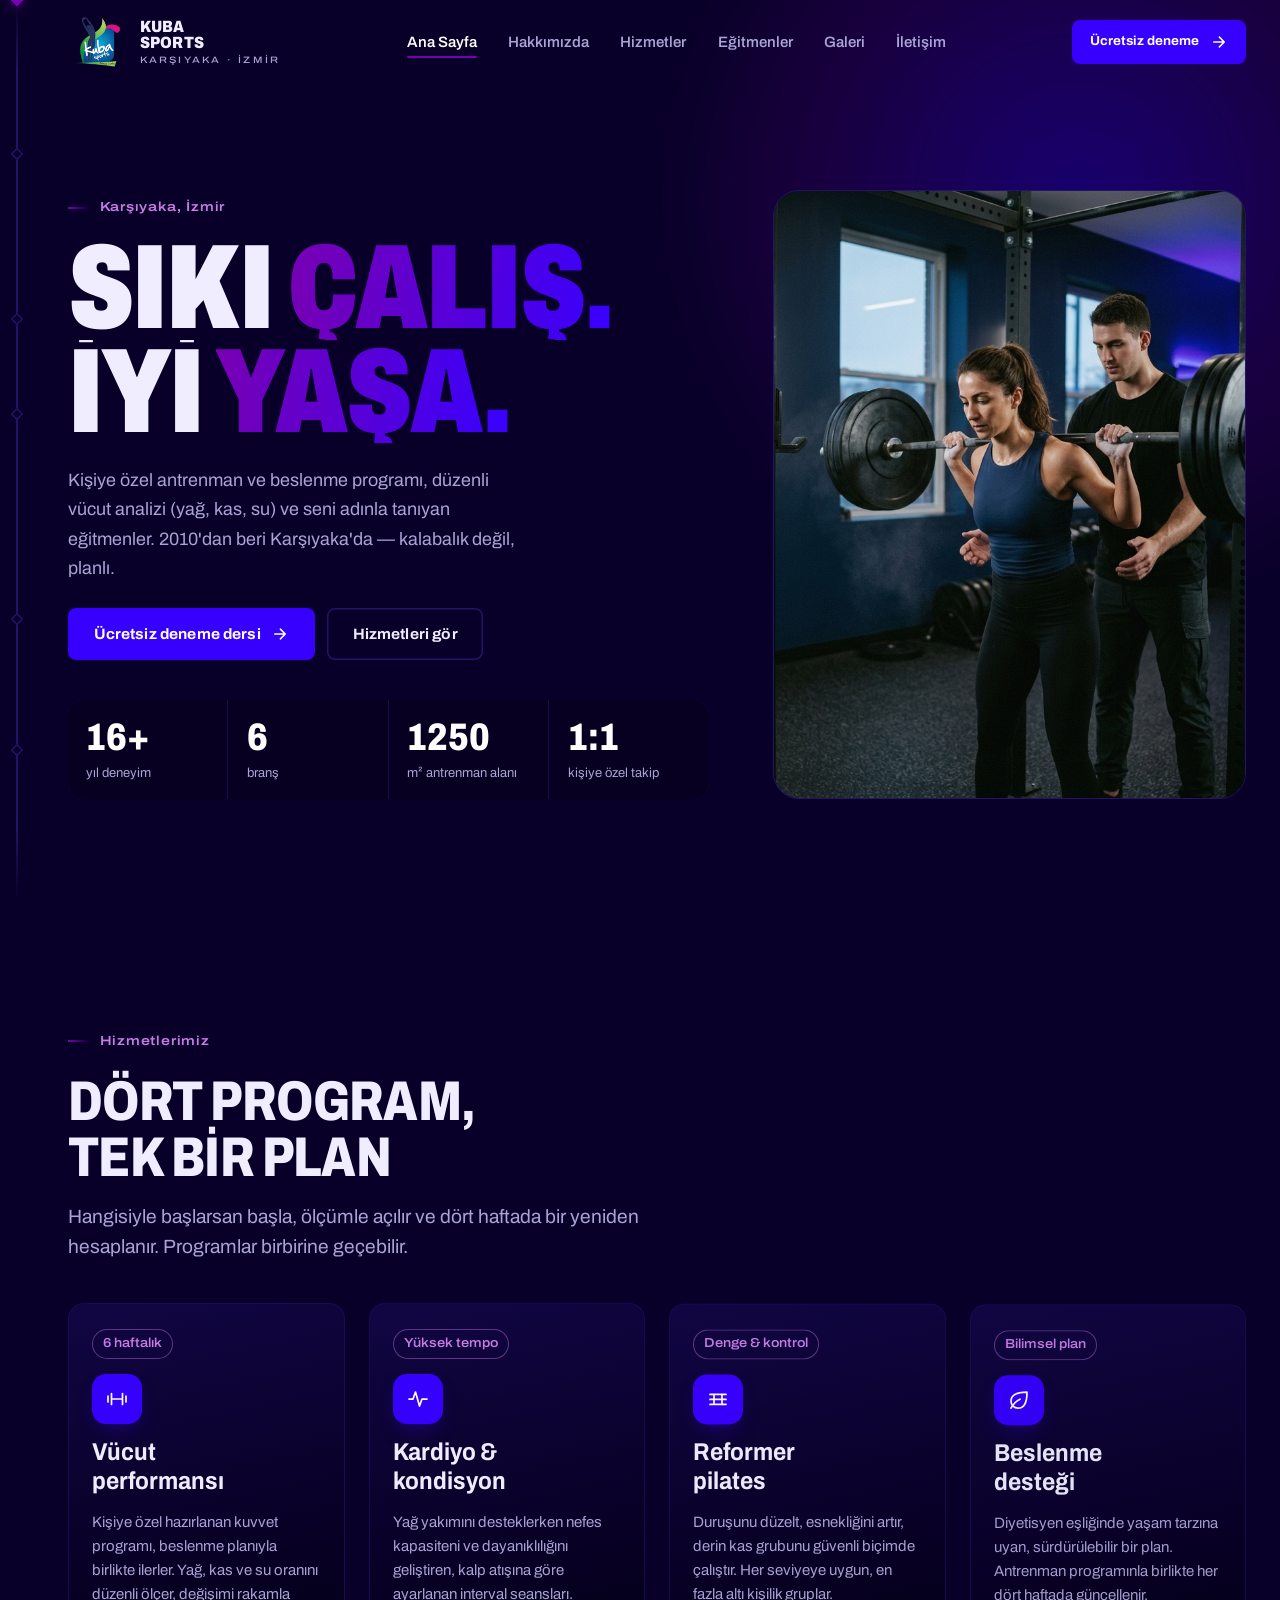
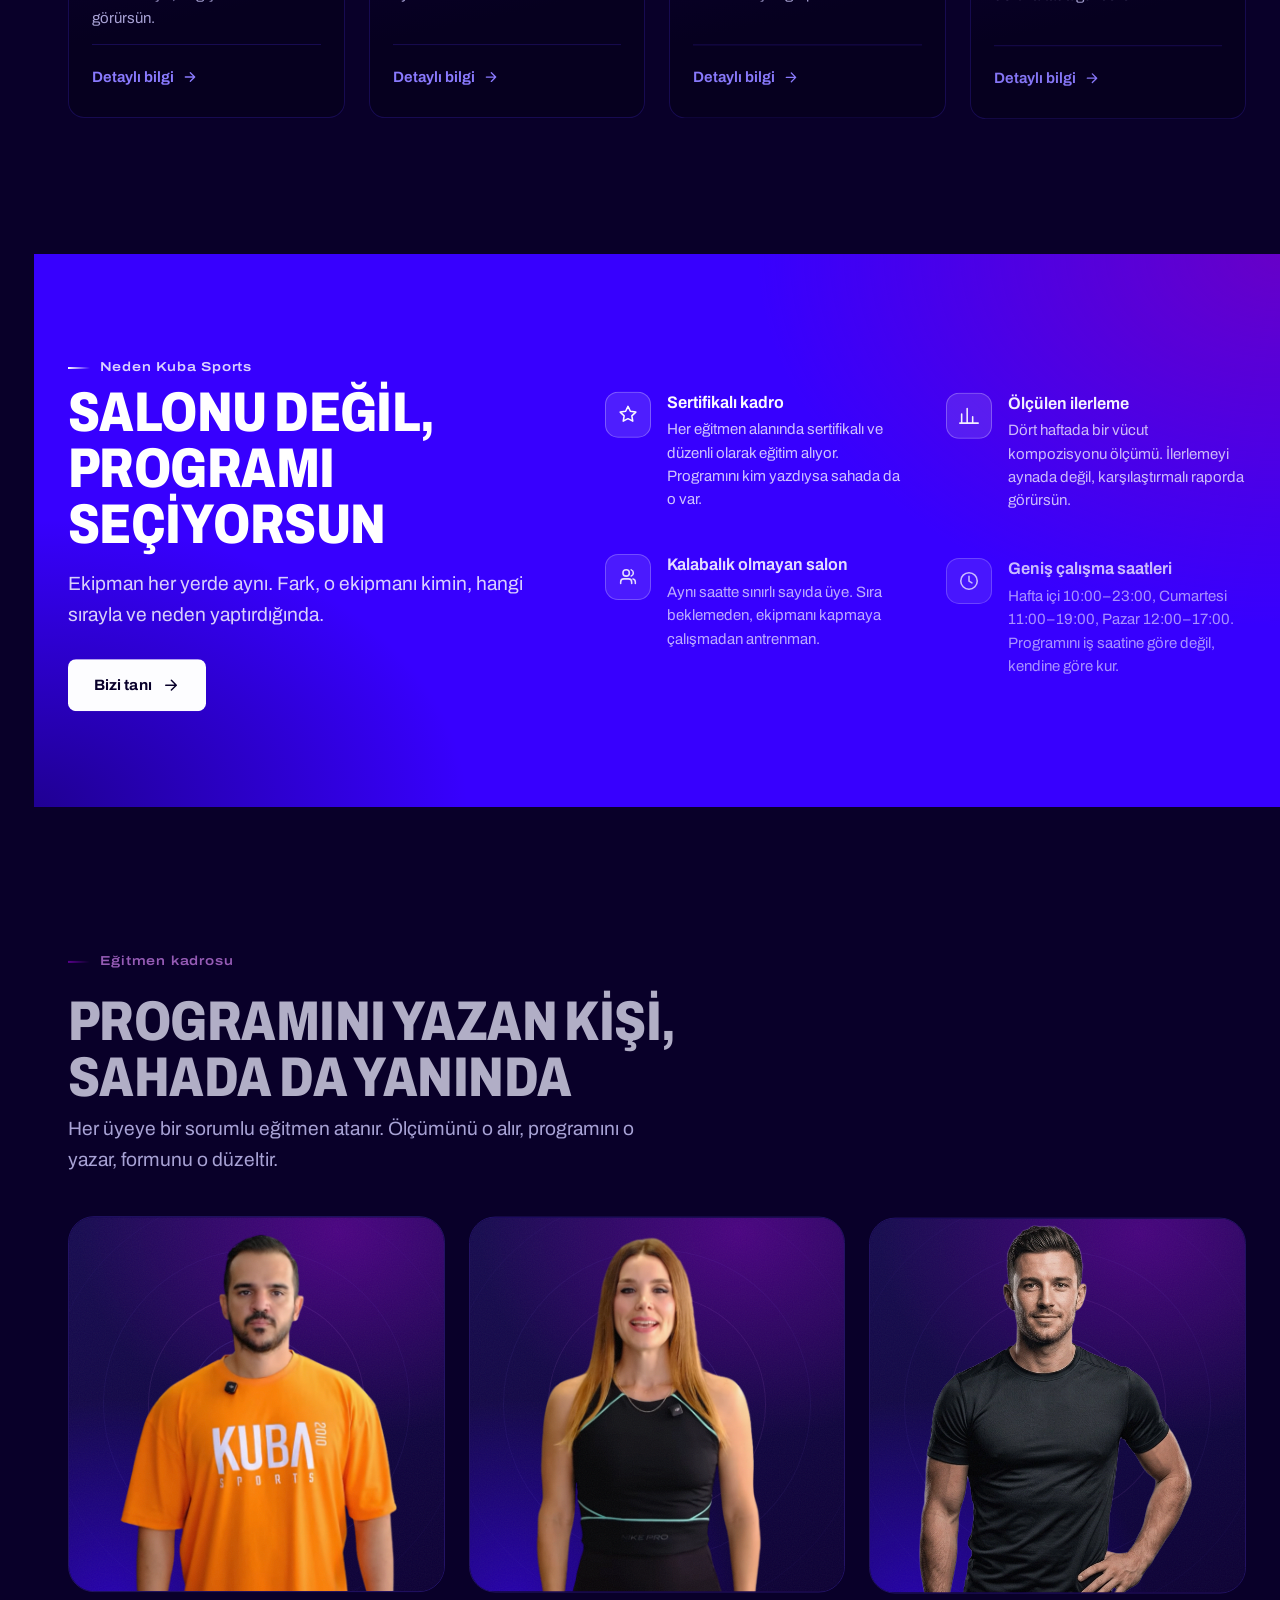
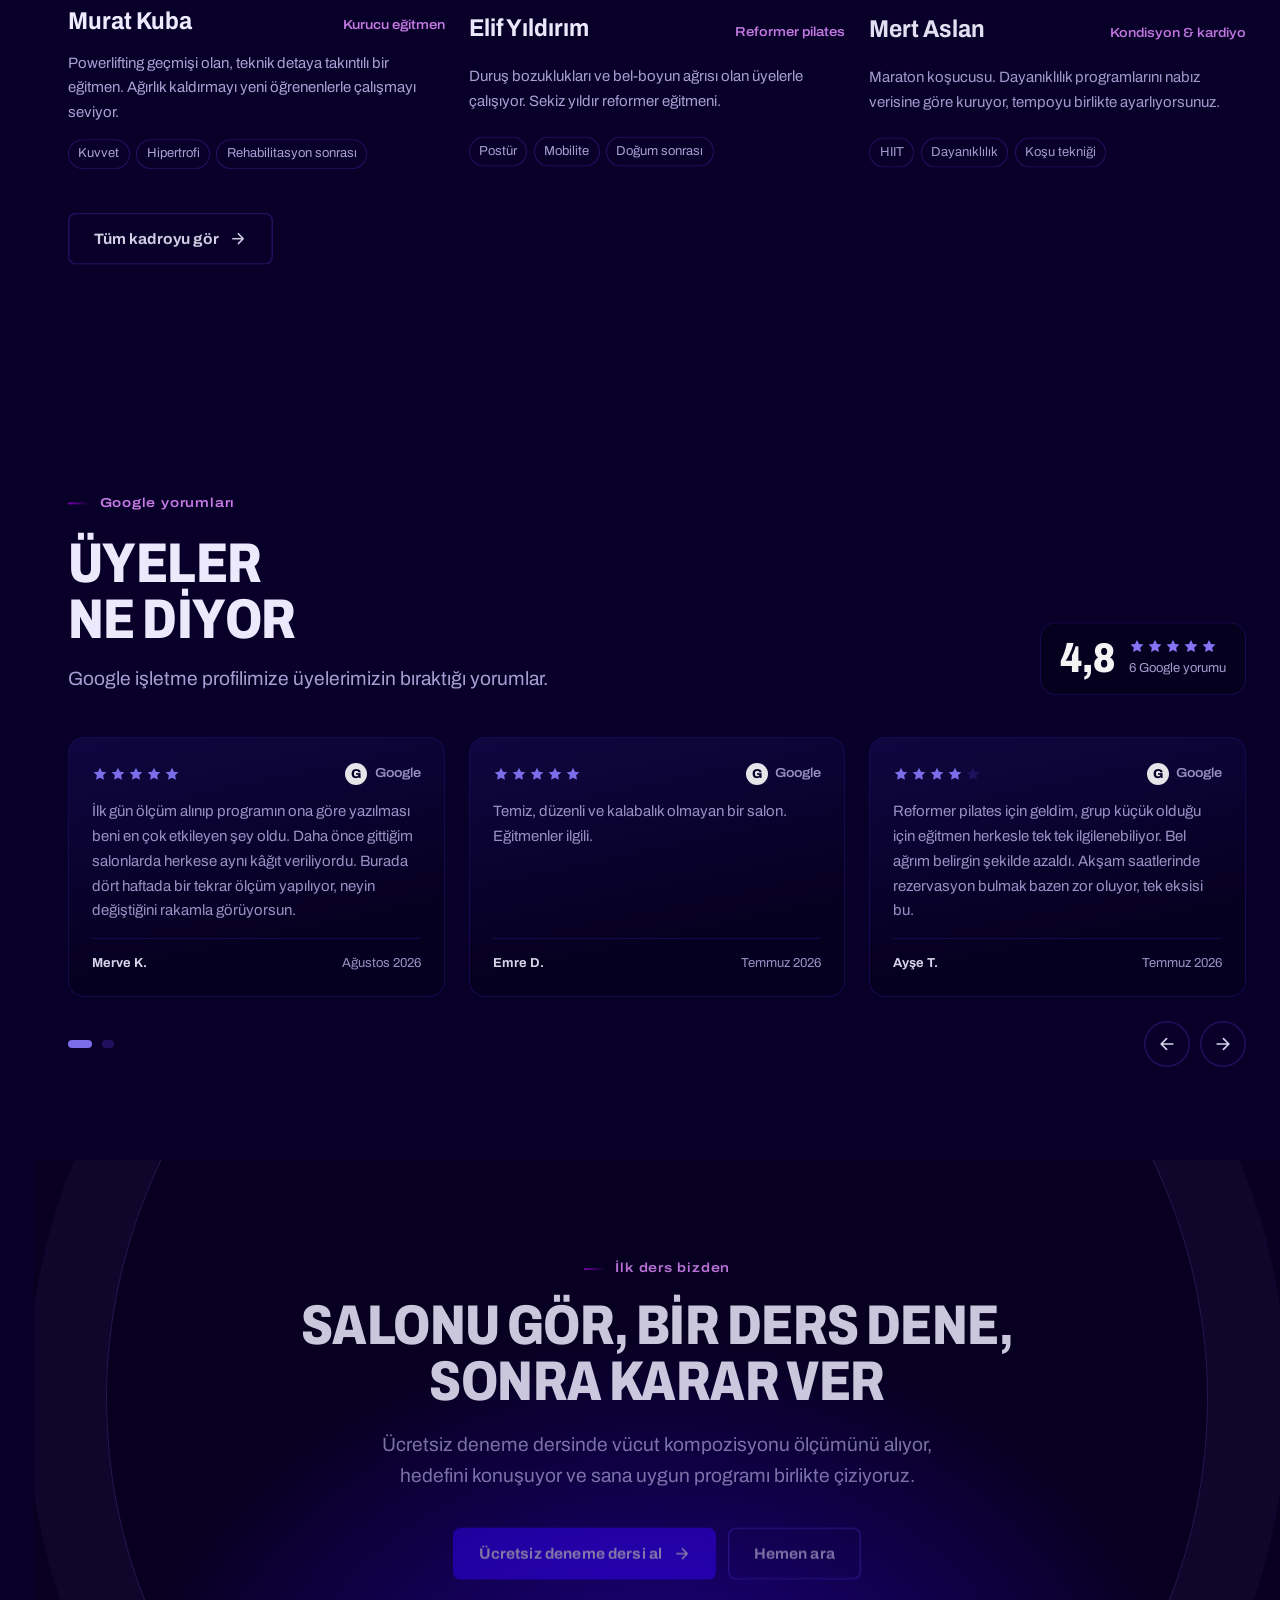
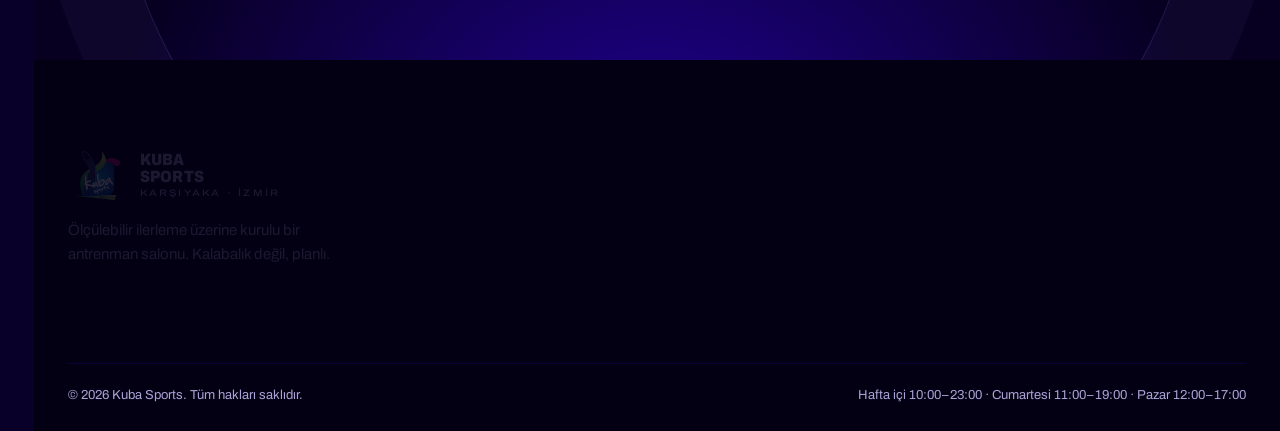
==== index.html @ 45f962b3 "solved footer problems" ====
<!DOCTYPE html>
<html lang="tr">
<head>
<meta charset="utf-8">
<meta name="viewport" content="width=device-width, initial-scale=1">
<title>Ana Sayfa · Kuba Sports — Bahçelievler, İzmir</title>
<meta name="description" content="Bahçelievler İzmir'de kişiye özel antrenman, reformer pilates ve beslenme desteği. Ölçümle takip edilen 6 haftalık programlar.">
<meta name="theme-color" content="#090029">
<meta property="og:title" content="Ana Sayfa · Kuba Sports">
<meta property="og:description" content="Bahçelievler İzmir'de kişiye özel antrenman, reformer pilates ve beslenme desteği. Ölçümle takip edilen 6 haftalık programlar.">
<meta property="og:type" content="website">
<meta property="og:locale" content="tr_TR">
<link rel="preconnect" href="https://fonts.googleapis.com">
<link rel="preconnect" href="https://fonts.gstatic.com" crossorigin>
<link rel="stylesheet" href="https://fonts.googleapis.com/css2?family=Archivo:wdth,wght@62..125,100..900&display=swap">
<link rel="stylesheet" href="assets/css/style.css">
<link rel="icon" href="assets/img/favicon-32.png" sizes="32x32" type="image/png">
<link rel="icon" href="assets/img/favicon-192.png" sizes="192x192" type="image/png">
<link rel="apple-touch-icon" href="assets/img/apple-touch-icon.png">
<link rel="canonical" href="https://www.kubasports.com/">
<!-- HONOR_REDUCED_MOTION: false = işletim sisteminin "hareketi azalt" tercihini yok say (varsayılan);
     true = tercih açıksa giriş/kaydırma animasyonlarını kapat (html.reduce). Bkz. style.css sonu, main.js §4. -->
<script>(function(d,w){var h=d.documentElement;h.className+=" js";var HONOR_REDUCED_MOTION=false;if(HONOR_REDUCED_MOTION&&w.matchMedia("(prefers-reduced-motion: reduce)").matches){h.className+=" reduce";}else if("IntersectionObserver" in w){h.className+=" anim";w.__animGuard=setTimeout(function(){if(!d.querySelector(".is-in"))h.className=h.className.replace(/\banim\b/,"");},4000);}})(document,window);</script>

<!-- GSAP 3.12.5 (yerel kopya) — main.js §4 kaydırma belirmelerini bununla yapar.
     defer sırası korunmalı: main.js bu ikisinden SONRA çalışır. CDN yerine yerel
     dosya: head'deki 4 sn emniyet zamanlayıcısı yavaş ağda GSAP inmeden tetiklenip
     animasyonu sessizce iptal ediyordu. Yerel kopyada böyle bir yarış yok. -->
<script src="assets/js/vendor/gsap.min.js" defer></script>
<script src="assets/js/vendor/ScrollTrigger.min.js" defer></script>
<script src="data/reviews.js" defer></script>
<script src="assets/js/main.js" defer></script>
<!-- Yerel işletme yapısal verisi. Adres, telefon ve koordinatları gerçek
     bilgilerle güncelleyin; Google işletme panelindeki verilerle birebir aynı olmalı. -->
<script type="application/ld+json">
{
  "@context": "https://schema.org",
  "@type": "HealthClub",
  "name": "Kuba Sports",
  "description": "Bahçelievler, İzmir'de ölçülebilir ilerleme üzerine kurulu antrenman salonu.",
  "url": "https://www.kubasports.com/",
  "telephone": "+90-232-382-20-82",
  "email": "info@kubasports.com",
  "address": {
    "@type": "PostalAddress",
    "streetAddress": "Bahçelievler Mah. Zübeyde Hanım Cd.",
    "addressLocality": "Karşıyaka",
    "addressRegion": "İzmir",
    "postalCode": "35600",
    "addressCountry": "TR"
  },
  "openingHoursSpecification": [
    { "@type": "OpeningHoursSpecification", "dayOfWeek": ["Monday","Tuesday","Wednesday","Thursday","Friday"], "opens": "10:00", "closes": "23:00" },
    { "@type": "OpeningHoursSpecification", "dayOfWeek": "Saturday", "opens": "11:00", "closes": "19:00" },
    { "@type": "OpeningHoursSpecification", "dayOfWeek": "Sunday", "opens": "12:00", "closes": "17:00" }
  ],
  "priceRange": "$$"
}
</script>
</head>
<body>
<a class="skip" href="#main">İçeriğe geç</a>

<div class="rail" aria-hidden="true"><span class="rail__track"></span><span class="rail__fill"></span></div>

<header class="site-header">
  <div class="container header-inner">
    <a class="brand" href="index.html" aria-label="Kuba Sports ana sayfa">
      <img class="brand__mark" src="assets/img/kubasports-logo.png" alt="" width="116" height="100" decoding="async">
      <span class="brand__name">KUBA<br>SPORTS<span>KARŞIYAKA · İZMİR</span></span>
    </a>
    <nav class="nav" aria-label="Ana menü">
      <ul><li><a href="index.html" aria-current="page">Ana Sayfa</a></li><li><a href="hakkimizda.html">Hakkımızda</a></li><li><a href="hizmetler.html">Hizmetler</a></li><li><a href="egitmenler.html">Eğitmenler</a></li><li><a href="galeri.html">Galeri</a></li><li><a href="iletisim.html">İletişim</a></li></ul>
    </nav>
    <div class="header-actions">
      <a class="btn btn--sm" href="iletisim.html"><span>Ücretsiz deneme</span><svg class="arrow" viewBox="0 0 24 24" fill="none" stroke="currentColor" stroke-width="2" stroke-linecap="round" stroke-linejoin="round" aria-hidden="true"><path d="M5 12h13M12.5 5.5 19 12l-6.5 6.5"/></svg></a>
      <button class="burger" type="button" aria-label="Menüyü aç" aria-expanded="false" aria-controls="drawer"><span></span></button>
    </div>
  </div>
</header>

<div class="drawer" id="drawer" aria-hidden="true">
  <a href="index.html" aria-current="page">ANA SAYFA<small>00</small></a><a href="hakkimizda.html">HAKKIMIZDA<small>01</small></a><a href="hizmetler.html">HİZMETLER<small>02</small></a><a href="egitmenler.html">EĞİTMENLER<small>03</small></a><a href="galeri.html">GALERİ<small>04</small></a><a href="iletisim.html">İLETİŞİM<small>05</small></a>
  <a class="btn" href="iletisim.html"><span>Ücretsiz deneme dersi</span><svg class="arrow" viewBox="0 0 24 24" fill="none" stroke="currentColor" stroke-width="2" stroke-linecap="round" stroke-linejoin="round" aria-hidden="true"><path d="M5 12h13M12.5 5.5 19 12l-6.5 6.5"/></svg></a>
</div>

<main id="main">

<section class="hero" data-rail>
  <span class="hero__glow" aria-hidden="true"></span>
  <div class="container hero__inner">
    <div>
      <span class="tag hero__eyebrow">Karşıyaka, İzmir</span>
      <h1 class="display">
        <span class="mask"><span>SIKI <span class="display__accent">ÇALIŞ.</span></span></span>
        <span class="mask"><span>İYİ <span class="display__accent">YAŞA.</span></span></span>
      </h1>
      <p class="hero__sub">Kişiye özel antrenman ve beslenme programı, düzenli vücut analizi (yağ, kas, su) ve seni adınla tanıyan eğitmenler. 2010'dan beri Karşıyaka'da — kalabalık değil, planlı.</p>
      <div class="btn-row hero__cta">
        <a class="btn" href="iletisim.html"><span>Ücretsiz deneme dersi</span><svg class="arrow" viewBox="0 0 24 24" fill="none" stroke="currentColor" stroke-width="2" stroke-linecap="round" stroke-linejoin="round" aria-hidden="true"><path d="M5 12h13M12.5 5.5 19 12l-6.5 6.5"/></svg></a>
        <a class="btn btn--ghost" href="hizmetler.html"><span>Hizmetleri gör</span></a>
      </div>
      <ul class="metrics">
        <li><b><span data-count="16">16</span><i>+</i></b><span>yıl deneyim</span></li>
        <li><b data-count="6">6</b><span>branş</span></li>
        <li><b data-count="1250">1250</b><span>m&sup2; antrenman alanı</span></li>
        <li><b>1<i>:</i>1</b><span>kişiye özel takip</span></li>
      </ul>
    </div>
    <div class="media hero__media" style="--photo:url('../img/home-hero.jpg')"><span class="media__rings" aria-hidden="true"><i></i><i></i><i></i><i></i></span><span class="media__grain" aria-hidden="true"></span></div>
  </div>
</section>

<section class="section" data-rail>
  <div class="container">
    <div class="section-head reveal-group">
      <span class="tag">Hizmetlerimiz</span>
      <h2 class="h2">DÖRT PROGRAM,<br>TEK BİR PLAN</h2>
      <p class="lead">Hangisiyle başlarsan başla, ölçümle açılır ve dört haftada bir yeniden hesaplanır. Programlar birbirine geçebilir.</p>
    </div>
    <div class="grid g-2 g-4 reveal-group"><article class="card"><span class="card__chip">6 haftalık</span><span class="card__icon"><svg viewBox="0 0 24 24" fill="none" stroke="currentColor" stroke-width="1.7" stroke-linecap="round" stroke-linejoin="round" aria-hidden="true"><path d="M6.5 6.5v11M17.5 6.5v11M3 9v6M21 9v6M6.5 12h11"/></svg></span><h3 class="h3">Vücut<br>performansı</h3><p>Kişiye özel hazırlanan kuvvet programı, beslenme planıyla birlikte ilerler. Yağ, kas ve su oranını düzenli ölçer, değişimi rakamla görürsün.</p><div class="card__foot"><a class="link" href="hizmetler.html#performans"><span>Detaylı bilgi</span><svg class="arrow" viewBox="0 0 24 24" fill="none" stroke="currentColor" stroke-width="2" stroke-linecap="round" stroke-linejoin="round" aria-hidden="true"><path d="M5 12h13M12.5 5.5 19 12l-6.5 6.5"/></svg></a></div></article><article class="card"><span class="card__chip">Yüksek tempo</span><span class="card__icon"><svg viewBox="0 0 24 24" fill="none" stroke="currentColor" stroke-width="1.7" stroke-linecap="round" stroke-linejoin="round" aria-hidden="true"><path d="M3 12h4l2.5-7 4 14L16 12h5"/></svg></span><h3 class="h3">Kardiyo &amp;<br>kondisyon</h3><p>Yağ yakımını desteklerken nefes kapasiteni ve dayanıklılığını geliştiren, kalp atışına göre ayarlanan interval seansları.</p><div class="card__foot"><a class="link" href="hizmetler.html#kardiyo"><span>Detaylı bilgi</span><svg class="arrow" viewBox="0 0 24 24" fill="none" stroke="currentColor" stroke-width="2" stroke-linecap="round" stroke-linejoin="round" aria-hidden="true"><path d="M5 12h13M12.5 5.5 19 12l-6.5 6.5"/></svg></a></div></article><article class="card"><span class="card__chip">Denge &amp; kontrol</span><span class="card__icon"><svg viewBox="0 0 24 24" fill="none" stroke="currentColor" stroke-width="1.7" stroke-linecap="round" stroke-linejoin="round" aria-hidden="true"><path d="M4 7h16M4 12h16M4 17h16M8 7v10M16 7v10"/></svg></span><h3 class="h3">Reformer<br>pilates</h3><p>Duruşunu düzelt, esnekliğini artır, derin kas grubunu güvenli biçimde çalıştır. Her seviyeye uygun, en fazla altı kişilik gruplar.</p><div class="card__foot"><a class="link" href="hizmetler.html#pilates"><span>Detaylı bilgi</span><svg class="arrow" viewBox="0 0 24 24" fill="none" stroke="currentColor" stroke-width="2" stroke-linecap="round" stroke-linejoin="round" aria-hidden="true"><path d="M5 12h13M12.5 5.5 19 12l-6.5 6.5"/></svg></a></div></article><article class="card"><span class="card__chip">Bilimsel plan</span><span class="card__icon"><svg viewBox="0 0 24 24" fill="none" stroke="currentColor" stroke-width="1.7" stroke-linecap="round" stroke-linejoin="round" aria-hidden="true"><path d="M11 20A7 7 0 0 1 4 13c0-5 4-9 16-9 0 12-4 16-9 16Z"/><path d="M4 20c2-4 5-7 9-9"/></svg></span><h3 class="h3">Beslenme<br>desteği</h3><p>Diyetisyen eşliğinde yaşam tarzına uyan, sürdürülebilir bir plan. Antrenman programınla birlikte her dört haftada güncellenir.</p><div class="card__foot"><a class="link" href="hizmetler.html#beslenme"><span>Detaylı bilgi</span><svg class="arrow" viewBox="0 0 24 24" fill="none" stroke="currentColor" stroke-width="2" stroke-linecap="round" stroke-linejoin="round" aria-hidden="true"><path d="M5 12h13M12.5 5.5 19 12l-6.5 6.5"/></svg></a></div></article></div>
  </div>
</section>

<section class="panel" data-rail>
  <div class="container panel__split">
    <div class="reveal-group">
      <span class="tag">Neden Kuba Sports</span>
      <h2 class="h2" style="margin-top:.4rem">SALONU DEĞİL,<br>PROGRAMI SEÇİYORSUN</h2>
      <p class="lead" style="margin-top:1rem">Ekipman her yerde aynı. Fark, o ekipmanı kimin, hangi sırayla ve neden yaptırdığında.</p>
      <div class="btn-row" style="margin-top:1.8rem">
        <a class="btn btn--on-volt" href="hakkimizda.html"><span>Bizi tanı</span><svg class="arrow" viewBox="0 0 24 24" fill="none" stroke="currentColor" stroke-width="2" stroke-linecap="round" stroke-linejoin="round" aria-hidden="true"><path d="M5 12h13M12.5 5.5 19 12l-6.5 6.5"/></svg></a>
      </div>
    </div>
    <div class="benefits reveal-group"><div class="benefit"><span class="benefit__icon"><svg viewBox="0 0 24 24" fill="none" stroke="currentColor" stroke-width="1.7" stroke-linecap="round" stroke-linejoin="round" aria-hidden="true"><path d="m12 3 2.6 5.3 5.9.9-4.3 4.1 1 5.8-5.2-2.7-5.2 2.7 1-5.8L3.5 9.2l5.9-.9Z"/></svg></span><div><h4 class="h4">Sertifikalı kadro</h4><p>Her eğitmen alanında sertifikalı ve düzenli olarak eğitim alıyor. Programını kim yazdıysa sahada da o var.</p></div></div><div class="benefit"><span class="benefit__icon"><svg viewBox="0 0 24 24" fill="none" stroke="currentColor" stroke-width="1.7" stroke-linecap="round" stroke-linejoin="round" aria-hidden="true"><path d="M4 20V10M10 20V4M16 20v-7M22 20H2"/></svg></span><div><h4 class="h4">Ölçülen ilerleme</h4><p>Dört haftada bir vücut kompozisyonu ölçümü. İlerlemeyi aynada değil, karşılaştırmalı raporda görürsün.</p></div></div><div class="benefit"><span class="benefit__icon"><svg viewBox="0 0 24 24" fill="none" stroke="currentColor" stroke-width="1.7" stroke-linecap="round" stroke-linejoin="round" aria-hidden="true"><path d="M16 19v-1.5a3.5 3.5 0 0 0-3.5-3.5h-5A3.5 3.5 0 0 0 4 17.5V19"/><circle cx="10" cy="7.5" r="3.5"/><path d="M20 19v-1.5a3.5 3.5 0 0 0-2.6-3.4M15.5 4.2a3.5 3.5 0 0 1 0 6.6"/></svg></span><div><h4 class="h4">Kalabalık olmayan salon</h4><p>Aynı saatte sınırlı sayıda üye. Sıra beklemeden, ekipmanı kapmaya çalışmadan antrenman.</p></div></div><div class="benefit"><span class="benefit__icon"><svg viewBox="0 0 24 24" fill="none" stroke="currentColor" stroke-width="1.7" stroke-linecap="round" stroke-linejoin="round" aria-hidden="true"><circle cx="12" cy="12" r="9"/><path d="M12 7v5.2l3.2 2"/></svg></span><div><h4 class="h4">Geniş çalışma saatleri</h4><p>Hafta içi 10:00–23:00, Cumartesi 11:00–19:00, Pazar 12:00–17:00. Programını iş saatine göre değil, kendine göre kur.</p></div></div></div>
  </div>
</section>

<section class="section" data-rail>
  <div class="container">
    <div class="section-head reveal-group">
      <span class="tag">Eğitmen kadrosu</span>
      <h2 class="h2">PROGRAMINI YAZAN KİŞİ,<br>SAHADA DA YANINDA</h2>
      <p class="lead">Her üyeye bir sorumlu eğitmen atanır. Ölçümünü o alır, programını o yazar, formunu o düzeltir.</p>
    </div>
    <div class="grid g-3 reveal-group"><article class="trainer"><div class="media media--cutout" style="--photo:url('../img/murat-kuba-2.png')"><span class="media__rings" aria-hidden="true"><i></i><i></i><i></i><i></i></span><span class="media__grain" aria-hidden="true"></span></div><div class="trainer__meta"><h3 class="h3">Murat Kuba</h3><span class="trainer__role">Kurucu eğitmen</span></div><p>Powerlifting geçmişi olan, teknik detaya takıntılı bir eğitmen. Ağırlık kaldırmayı yeni öğrenenlerle çalışmayı seviyor.</p><ul class="trainer__tags"><li>Kuvvet</li><li>Hipertrofi</li><li>Rehabilitasyon sonrası</li></ul></article><article class="trainer"><div class="media media--cutout" style="--photo:url('../img/pt2.png')"><span class="media__rings" aria-hidden="true"><i></i><i></i><i></i><i></i></span><span class="media__grain" aria-hidden="true"></span></div><div class="trainer__meta"><h3 class="h3">Elif Yıldırım</h3><span class="trainer__role">Reformer pilates</span></div><p>Duruş bozuklukları ve bel-boyun ağrısı olan üyelerle çalışıyor. Sekiz yıldır reformer eğitmeni.</p><ul class="trainer__tags"><li>Postür</li><li>Mobilite</li><li>Doğum sonrası</li></ul></article><article class="trainer"><div class="media media--cutout" style="--photo:url('../img/pt4.webp')"><span class="media__rings" aria-hidden="true"><i></i><i></i><i></i><i></i></span><span class="media__grain" aria-hidden="true"></span></div><div class="trainer__meta"><h3 class="h3">Mert Aslan</h3><span class="trainer__role">Kondisyon &amp; kardiyo</span></div><p>Maraton koşucusu. Dayanıklılık programlarını nabız verisine göre kuruyor, tempoyu birlikte ayarlıyorsunuz.</p><ul class="trainer__tags"><li>HIIT</li><li>Dayanıklılık</li><li>Koşu tekniği</li></ul></article></div>
    <div class="btn-row reveal" style="margin-top:2.5rem">
      <a class="btn btn--ghost" href="egitmenler.html"><span>Tüm kadroyu gör</span><svg class="arrow" viewBox="0 0 24 24" fill="none" stroke="currentColor" stroke-width="2" stroke-linecap="round" stroke-linejoin="round" aria-hidden="true"><path d="M5 12h13M12.5 5.5 19 12l-6.5 6.5"/></svg></a>
    </div>
  </div>
</section>

<section class="section section--tight" id="yorumlar" data-rail>
  <div class="container">
    <div class="reviews__head reveal-group">
      <div class="section-head">
        <span class="tag">Google yorumları</span>
        <h2 class="h2">ÜYELER<br>NE DİYOR</h2>
        <p class="lead">Google işletme profilimize üyelerimizin bıraktığı yorumlar.</p>
      </div>
      <div class="reviews__summary">
        <b data-summary-score>–</b>
        <span class="stars stars--avg" role="img" data-summary-stars aria-label="Ortalama puan"></span>
        <small data-summary-count>Google yorumları</small>
      </div>
    </div>
    <!-- Kartlar data/reviews.js verisinden main.js §9 ile üretilir. -->
    <div class="reviews reveal" data-reviews role="region" aria-roledescription="kaydırıcı" aria-label="Üye yorumları">
      <ul class="reviews__track" data-reviews-track tabindex="0" aria-label="Yorumlar — sol/sağ ok tuşlarıyla gezin"></ul>
      <div class="reviews__controls" data-reviews-controls>
        <div class="reviews__dots" data-reviews-dots aria-label="Yorum grupları"></div>
        <div class="reviews__arrows">
          <button class="reviews__arrow" type="button" data-reviews-prev aria-label="Önceki yorumlar"><svg viewBox="0 0 24 24" fill="none" stroke="currentColor" stroke-width="2" stroke-linecap="round" stroke-linejoin="round" aria-hidden="true"><path d="M19 12H6M11.5 5.5 5 12l6.5 6.5"/></svg></button>
          <button class="reviews__arrow" type="button" data-reviews-next aria-label="Sonraki yorumlar"><svg viewBox="0 0 24 24" fill="none" stroke="currentColor" stroke-width="2" stroke-linecap="round" stroke-linejoin="round" aria-hidden="true"><path d="M5 12h13M12.5 5.5 19 12l-6.5 6.5"/></svg></button>
        </div>
      </div>
    </div>
  </div>
</section>

<section class="cta-band" data-rail>
  <div class="container cta-band__inner reveal-group">
    <span class="tag">İlk ders bizden</span>
    <h2 class="h2">SALONU GÖR, BİR DERS DENE,<br>SONRA KARAR VER</h2>
    <p class="lead" style="text-align:center">Ücretsiz deneme dersinde vücut kompozisyonu ölçümünü alıyor, hedefini konuşuyor ve sana uygun programı birlikte çiziyoruz.</p>
    <div class="btn-row" style="justify-content:center;margin-top:.8rem">
      <a class="btn" href="iletisim.html"><span>Ücretsiz deneme dersi al</span><svg class="arrow" viewBox="0 0 24 24" fill="none" stroke="currentColor" stroke-width="2" stroke-linecap="round" stroke-linejoin="round" aria-hidden="true"><path d="M5 12h13M12.5 5.5 19 12l-6.5 6.5"/></svg></a>
      <a class="btn btn--ghost" href="tel:+902323822082"><span>Hemen ara</span></a>
    </div>
  </div>
</section>
</main>

<footer class="site-footer">
  <div class="container">
    <div class="footer-grid reveal-group">
      <div>
        <a class="brand" href="index.html" aria-label="Kuba Sports ana sayfa">
          <img class="brand__mark" src="assets/img/kubasports-logo.png" alt="" width="116" height="100" decoding="async">
          <span class="brand__name">KUBA<br>SPORTS<span>KARŞIYAKA · İZMİR</span></span>
        </a>
        <p class="muted" style="margin-top:1rem;max-width:32ch;font-size:var(--fs-sm)">Ölçülebilir ilerleme üzerine kurulu bir antrenman salonu. Kalabalık değil, planlı.</p>
      </div>
      <div>
        <h4>Salon</h4>
        <ul><li><a href="hakkimizda.html">Hakkımızda</a></li><li><a href="hizmetler.html">Hizmetler</a></li><li><a href="egitmenler.html">Eğitmenler</a></li><li><a href="galeri.html">Galeri</a></li><li><a href="iletisim.html">İletişim</a></li></ul>
      </div>
      <div>
        <h4>Hizmetler</h4>
        <ul>
          <li><a href="hizmetler.html#performans">Vücut performansı</a></li>
          <li><a href="hizmetler.html#kardiyo">Kardiyo &amp; kondisyon</a></li>
          <li><a href="hizmetler.html#pilates">Reformer pilates</a></li>
          <li><a href="hizmetler.html#beslenme">Beslenme desteği</a></li>
        </ul>
      </div>
      <div>
        <h4>Ulaşım</h4>
        <ul class="muted">
          <li>Bahçelievler, Zübeyde Hanım Cd.<br>35600 Karşıyaka / İzmir</li>
          <li><a href="tel:+902323822082">0 (232) 382 20 82</a></li>
          <li><a href="mailto:info@kubasports.com">info@kubasports.com</a></li>
        </ul>
        <div class="socials" style="margin-top:1rem">
          <a href="https://www.instagram.com/kubasports" target="_blank" rel="noopener" aria-label="Instagram"><svg viewBox="0 0 24 24" fill="none" stroke="currentColor" stroke-width="1.7" stroke-linecap="round" stroke-linejoin="round" aria-hidden="true"><rect x="3.5" y="3.5" width="17" height="17" rx="5"/><circle cx="12" cy="12" r="3.8"/><circle cx="17" cy="7" r="1"/></svg></a>
          <a href="https://www.facebook.com/people/Kuba-Sports-Fitness-Center/100063481929854/#" target="_blank" rel="noopener" aria-label="Facebook"><svg viewBox="0 0 24 24" fill="none" stroke="currentColor" stroke-width="1.7" stroke-linecap="round" stroke-linejoin="round" aria-hidden="true"><path d="M18 2.5h-3a5 5 0 0 0-5 5v3H7v4h3v7h4v-7h3l1-4h-4v-3a1 1 0 0 1 1-1h3Z"/></svg></a>
        </div>
      </div>
    </div>
    <div class="footer-bottom">
      <span>&copy; <span data-year>2026</span> Kuba Sports. Tüm hakları saklıdır.</span>
      <span>Hafta içi 10:00–23:00 · Cumartesi 11:00–19:00 · Pazar 12:00–17:00</span>
    </div>
  </div>
</footer>
</body>
</html>
---- assets/css/style.css ----
/* =============================================================
   KUBA SPORTS — Bahçelievler, İzmir
   Tasarım sistemi / Design system
   60% #090029  ·  30% #3700FE  ·  10% #7900B2
   ============================================================= */
/* ---------- 1. Tokens ---------- */
:root{
  /* Marka renkleri — 60/30/10 alan dağılımı */
  --ink:      #090029;   /* %60 — sayfa zemini */
  --volt:     #3700FE;   /* %30 — tam genişlik paneller, butonlar */
  --plum:     #7900B2;   /* %10 — vurgular, parıltı, işaretler */

  /* Türevler */
  --ink-950:  #040014;
  --ink-900:  #070020;
  --ink-800:  #0D0135;
  --ink-750:  #120744;
  --ink-700:  #180C52;
  --ink-600:  #241466;
  --volt-lit: #8B7BFF;   /* koyu zeminde okunur volt tonu (6.1:1) */
  --plum-lit: #C97CE8;
  --paper:    #EFEDFF;
  --paper-dim:#A9A3D6;
  --white:    #FFFFFF;

  /* Tipografi */
  --font: 'Archivo', 'Segoe UI', system-ui, -apple-system, sans-serif;
  --fs-display: clamp(2.9rem, 9.4vw, 8rem);
  --fs-hero-sub: clamp(1rem, 1.4vw, 1.15rem);
  --fs-h1:  clamp(2.6rem, 6.5vw, 5.2rem);
  --fs-h2:  clamp(2rem, 4.4vw, 3.5rem);
  --fs-h3:  clamp(1.3rem, 1.9vw, 1.65rem);
  --fs-h4:  clamp(1.05rem, 1.3vw, 1.2rem);
  --fs-body: 1.0625rem;
  --fs-sm:  0.9375rem;
  --fs-xs:  0.8125rem;

  /* Ritim */
  --space-1: 0.5rem;
  --space-2: 1rem;
  --space-3: 1.5rem;
  --space-4: 2.5rem;
  --space-5: 4rem;
  --space-6: 6rem;
  --space-7: 8.5rem;

  --radius-s: 8px;
  --radius-m: 16px;
  --radius-l: 26px;
  --maxw: 1400px;
  --rail: 34px;

  --ease:     cubic-bezier(.16,1,.3,1);    /* yumuşak duruş — giriş hareketleri */
  --ease-out: cubic-bezier(.22,.61,.36,1); /* yavaşlayarak durur — hover */

  /* Süre amaca göre seçilir; tek bir değer her yere uygulanmaz.
     Hepsi transform/opacity üzerinden çalışır, layout yeniden hesaplanmaz. */
  --t-feedback: 220ms;  /* renk, opaklık, odak — anında cevap */
  --t-move:     300ms;  /* kalkma, kayma, ölçek */
  --t-press:    140ms;  /* basma — bırakmadan hızlı olmalı */
  --t-zoom:     560ms;  /* görsel yakınlaşması: geniş alan, uzun yol */
  --t-enter:    620ms;  /* sayfa başlığı bloğunun açılışı */
  --t-reveal:   720ms;  /* kaydırmada beliren bloklar */
  --t-hero:     820ms;  /* yalnızca açılış koreografisi */

  /* Kaydırma belirmesi (reveal) — main.js §4 bu değerleri okur. */
  --reveal-shift: 30px; /* başlangıçtaki aşağı kayma */
  --reveal-step:  80ms; /* aynı karede giren hedefler arası kademe */
  --reveal-cap:   7;    /* kademe üst sınırı: en geç 7 × 80 = 560 ms */

  /* MİMARİ KURAL — bu ayrım olmazsa geçişler birbirini ezer:
     · GİRİŞ hareketi (reveal, hero, çekmece)  -> translate / scale (bağımsız property)
     · ETKİLEŞİM hareketi (hover, active)      -> transform
     Ayrıca bir "transition" kısayolu, aynı elemana uyan başka bir kuralda
     tekrar yazılırsa öncekinin listesini TAMAMEN siler. Bu yüzden geniş
     seçiciler (".footer-grid a", ".drawer a" gibi) bileşenleri kapsamamalıdır. */
}

/* ---------- 2. Reset ---------- */
*,*::before,*::after{ box-sizing:border-box; }
html{ -webkit-text-size-adjust:100%; scroll-behavior:smooth; }
body{
  margin:0;
  background:var(--ink);
  color:var(--paper);
  font-family:var(--font);
  font-size:var(--fs-body);
  line-height:1.65;
  font-variation-settings:'wdth' 100,'wght' 400;
  -webkit-font-smoothing:antialiased;
  overflow-x:hidden;
}
img,svg,video{ max-width:100%; display:block; }
a{ color:inherit; text-decoration:none; }
button{ font:inherit; color:inherit; background:none; border:0; cursor:pointer; }
h1,h2,h3,h4,p,ul,ol,figure{ margin:0; }
ul{ list-style:none; padding:0; }
::selection{ background:var(--plum); color:var(--white); }

:focus-visible{
  outline:3px solid var(--plum-lit);
  outline-offset:3px;
  border-radius:4px;
}

.skip{
  position:absolute; left:-9999px; top:0; z-index:200;
  background:var(--volt); color:var(--white);
  padding:.75rem 1.25rem; border-radius:0 0 var(--radius-s) 0;
}
.skip:focus{ left:0; }

/* ---------- 3. Tipografik sınıflar ---------- */
.display{
  font-size:var(--fs-display);
  font-variation-settings:'wdth' 74,'wght' 900;
  line-height:.86;
  letter-spacing:-.015em;
  text-transform:uppercase;
  margin:0;
}

/* Vurgu kelimesi — %30 volt'tan %10 plum'a geçiş.
   Ham --volt (#3700FE) ink zemini üzerinde okunmaz; bu yüzden sistemin
   "koyu zeminde okunur" türevleri kullanılır. Uçlar #8B7BFF (6.1:1) ve
   #C97CE8 (7.2:1); aradaki tonlar da AA eşiğinin üzerinde kalır. */
.display__accent{
  color:var(--volt-lit);            /* background-clip yoksa düz geri dönüş */
}
@supports (background-clip:text) or (-webkit-background-clip:text){
  .display__accent{
    background-image:linear-gradient(100deg,var(--plum),var(--volt));
    -webkit-background-clip:text;
            background-clip:text;
    color:transparent;
  }
}
/* Yüksek kontrast modunda metin kaybolmamalı — gradyan iptal, sistem rengi. */
@media (forced-colors:active){
  .display__accent{ background-image:none; color:CanvasText; }
}
h1,.h1{ font-size:var(--fs-h1); font-variation-settings:'wdth' 78,'wght' 800; line-height:.94; letter-spacing:-.012em; text-transform:uppercase; }
h2,.h2{ font-size:var(--fs-h2); font-variation-settings:'wdth' 80,'wght' 800; line-height:1.0; letter-spacing:-.01em; text-transform:uppercase; }
h3,.h3{ font-size:var(--fs-h3); font-variation-settings:'wdth' 92,'wght' 700; line-height:1.18; }
h4,.h4{ font-size:var(--fs-h4); font-variation-settings:'wdth' 95,'wght' 650; line-height:1.3; }

.lead{ font-size:clamp(1.05rem,1.5vw,1.25rem); color:var(--paper-dim); max-width:56ch; line-height:1.6; }
.muted{ color:var(--paper-dim); }
.measure{ max-width:64ch; }
.measure-s{ max-width:48ch; }

/* Bölüm etiketi — tick + küçük genişletilmiş metin */
.tag{
  display:inline-flex; align-items:center; gap:.6rem;
  font-size:var(--fs-xs);
  font-variation-settings:'wdth' 118,'wght' 600;
  color:var(--plum-lit);
  letter-spacing:.06em;
}
.tag::before{
  content:''; width:22px; height:2px; flex:none;
  background:linear-gradient(90deg,var(--plum),transparent);
}

/* ---------- 4. Yerleşim ---------- */
.container{
  width:100%;
  max-width:var(--maxw);
  margin-inline:auto;
  padding-inline:22px;
}
.section{ padding-block:var(--space-6); position:relative; }
.section--tight{ padding-block:var(--space-5); }
.section--flush-top{ padding-top:var(--space-4); }
.section--snug-top{ padding-top:var(--space-2); }
.section-head{ display:grid; gap:var(--space-2); margin-bottom:var(--space-4); max-width:70ch; }
.section-head .h2{ margin-top:.35rem; }

.grid{ display:grid; gap:var(--space-3); }
@media (min-width:720px){
  .container{ padding-inline:34px; }
  .g-2{ grid-template-columns:repeat(2,1fr); }
  .g-3{ grid-template-columns:repeat(3,1fr); }
}
@media (min-width:1040px){
  .section{ padding-block:var(--space-7); }
  .section--tight{ padding-block:var(--space-6); }
  .section--snug-top{ padding-top:var(--space-2); }
  .g-4{ grid-template-columns:repeat(4,1fr); }
  .g-3-lg{ grid-template-columns:repeat(3,1fr); }
}

/* ---------- 5. Butonlar ---------- */
.btn{
  --btn-bg:var(--volt);
  --btn-fg:var(--white);
  position:relative;
  display:inline-flex; align-items:center; justify-content:center; gap:.65rem;
  min-height:52px; padding:.85rem 1.6rem;
  background:var(--btn-bg); color:var(--btn-fg);
  border-radius:var(--radius-s);
  font-size:var(--fs-sm);
  font-variation-settings:'wdth' 104,'wght' 680;
  letter-spacing:.01em;
  cursor:pointer;
  overflow:hidden;
  /* color + background-color listede olmadan .btn--on-volt:hover'daki
     --btn-fg değişimi anında zıplıyordu (özel değişken kendisi animasyon
     edilemez; ama onu okuyan 'color' edilebilir). */
  transition:transform var(--t-move) var(--ease-out), box-shadow var(--t-move) var(--ease-out),
             color var(--t-feedback) var(--ease-out), background-color var(--t-feedback) var(--ease-out);
  will-change:transform;
}
.btn > *{ position:relative; z-index:1; }
.btn::before{
  content:''; position:absolute; inset:0; z-index:0;
  background:var(--plum);
  transform:translateY(101%);
  transition:transform var(--t-move) var(--ease-out);
}
.btn:hover::before,.btn:focus-visible::before{ transform:translateY(0); }
.btn:hover{ transform:translateY(-2px) scale(1.015); box-shadow:0 16px 36px -14px var(--plum); }
.btn:active{ transform:translateY(0) scale(.975); transition-duration:var(--t-press); }

.btn--ghost{ --btn-bg:transparent; --btn-fg:var(--paper); box-shadow:inset 0 0 0 1.5px var(--ink-600); }
.btn--ghost:hover{ box-shadow:inset 0 0 0 1.5px var(--plum), 0 14px 34px -18px var(--plum); }
.btn--on-volt{ --btn-bg:var(--white); --btn-fg:var(--ink); }
.btn--on-volt::before{ background:var(--ink); }
.btn--on-volt:hover{ --btn-fg:var(--white); box-shadow:0 14px 34px -14px rgba(0,0,0,.6); }
.btn--sm{ min-height:44px; padding:.6rem 1.1rem; font-size:var(--fs-xs); }
.btn-row{ display:flex; flex-wrap:wrap; gap:.75rem; }

.arrow{ width:18px; height:18px; flex:none; transition:transform var(--t-move) var(--ease-out); }
.btn:hover .arrow{ transform:translateX(4px); }

/* Metin bağlantısı */
.link{
  display:inline-flex; align-items:center; gap:.5rem;
  font-size:var(--fs-sm);
  font-variation-settings:'wdth' 100,'wght' 640;
  color:var(--volt-lit);
  padding-block:.35rem;
}
.link .arrow{ width:16px; height:16px; }
/* Renk geçişi yoktu — eklendi. */
.link{ transition:color var(--t-feedback) var(--ease-out); }
.link:hover{ color:var(--plum-lit); }
.link:active{ transform:translateY(1px); transition-duration:var(--t-press); }
.link:hover .arrow{ transform:translateX(5px); }

/* ---------- 6. İlerleme rayı ---------- */
.rail{
  position:fixed; top:0; left:0; bottom:0; width:var(--rail);
  z-index:40; pointer-events:none; display:none;
}
.rail__track{
  position:absolute; top:0; bottom:0; left:50%; width:2px;
  transform:translateX(-50%);
  background:linear-gradient(180deg,transparent,var(--ink-600) 8%,var(--ink-600) 92%,transparent);
}
.rail__fill{
  position:absolute; top:0; left:50%; width:2px; height:100%;
  transform:translateX(-50%) scaleY(0); transform-origin:top;
  background:linear-gradient(180deg,var(--volt),var(--plum));
}
.rail__tick{
  position:absolute; left:50%; width:9px; height:9px;
  transform:translate(-50%,-50%) rotate(45deg);
  background:var(--ink); box-shadow:inset 0 0 0 1.5px var(--ink-600);
  transition:background var(--t-move) var(--ease-out), box-shadow var(--t-move) var(--ease-out);
}
.rail__tick.is-passed{ background:var(--plum); box-shadow:inset 0 0 0 1.5px var(--plum), 0 0 12px var(--plum); }
@media (min-width:1180px){
  .rail{ display:block; }
  body{ padding-left:var(--rail); }
  .site-header{ padding-left:var(--rail); }
}

/* ---------- 7. Üst bar ---------- */
.site-header{
  position:fixed; inset:0 0 auto 0; z-index:60;
  /* Yükseklik geçişi layout tetikler; contain ile yeniden hesaplama
     sadece header'ın içine hapsedilir, sayfanın geri kalanı etkilenmez. */
  contain:layout style;
  transition:background var(--t-move) var(--ease-out), box-shadow var(--t-move) var(--ease-out);
}
.site-header.is-stuck{
  background:rgba(9,0,41,.82);
  backdrop-filter:blur(14px) saturate(140%);
  -webkit-backdrop-filter:blur(14px) saturate(140%);
  box-shadow:0 1px 0 var(--ink-700);
}
.header-inner{
  display:flex; align-items:center; justify-content:space-between; gap:var(--space-2);
  height:84px;
  transition:height var(--t-move) var(--ease-out);
}
.site-header.is-stuck .header-inner{ height:68px; }
.site-header.is-stuck .brand__mark{ height:44px; }

.brand{ display:flex; align-items:center; gap:.7rem; flex:none;
  transition:opacity var(--t-move) var(--ease-out); }
.brand:hover{ opacity:.82; }
/* Marka görseli: en-boy oranı korunur, yükseklik sabittir (layout animasyonu yok). */
.brand__mark{ width:auto; height:52px; flex:none; }
.brand__name{
  font-size:1.02rem; line-height:1;
  font-variation-settings:'wdth' 86,'wght' 850;
  text-transform:uppercase; letter-spacing:.02em;
}
.brand__name span{ display:block; font-size:.58rem; letter-spacing:.24em;
  font-variation-settings:'wdth' 118,'wght' 500; color:var(--paper-dim); margin-top:.28rem; }

.nav{ display:none; }
.nav ul{ display:flex; align-items:center; gap:.35rem; }
.nav a{
  position:relative; display:block; padding:.55rem .8rem;
  font-size:var(--fs-sm);
  font-variation-settings:'wdth' 100,'wght' 560;
  color:var(--paper-dim);
  border-radius:var(--radius-s);
  transition:color var(--t-feedback) var(--ease-out);
}
.nav a::after{
  content:''; position:absolute; left:.8rem; right:.8rem; bottom:.3rem; height:2px;
  background:var(--plum); border-radius:2px;
  transform:scaleX(0); transform-origin:left;
  transition:transform var(--t-move) var(--ease-out);
}
.nav a:hover{ color:var(--paper); }
.nav a:hover::after{ transform:scaleX(1); }
.nav a[aria-current="page"]{ color:var(--white); }
.nav a[aria-current="page"]::after{ transform:scaleX(1); }

.header-actions{ display:flex; align-items:center; gap:.6rem; }
.header-actions .btn{ display:none; }

.burger{
  width:46px; height:46px; display:grid; place-items:center;
  border-radius:var(--radius-s);
  box-shadow:inset 0 0 0 1.5px var(--ink-600);
}
.burger{ transition:box-shadow var(--t-feedback) var(--ease-out), background var(--t-feedback) var(--ease-out); }
.burger:hover{ box-shadow:inset 0 0 0 1.5px var(--plum); }
.burger span{ display:block; width:19px; height:1.8px; background:var(--paper); border-radius:2px; position:relative; transition:transform var(--t-move) var(--ease), opacity var(--t-feedback); }
.burger span::before,.burger span::after{
  content:''; position:absolute; left:0; width:19px; height:1.8px; background:var(--paper); border-radius:2px;
  transition:transform var(--t-move) var(--ease);
}
.burger span::before{ top:-6px; }
.burger span::after{ top:6px; }
body.nav-open .burger span{ background:transparent; }
body.nav-open .burger span::before{ transform:translateY(6px) rotate(45deg); }
body.nav-open .burger span::after{ transform:translateY(-6px) rotate(-45deg); }

@media (min-width:1040px){
  .nav{ display:block; }
  .header-actions .btn{ display:inline-flex; }
  .burger{ display:none; }
}

/* Mobil çekmece */
.drawer{
  position:fixed; inset:0; z-index:55;
  background:var(--ink-950);
  padding:110px 22px var(--space-4);
  display:grid; align-content:start; gap:.2rem;
  translate:100% 0;
  visibility:hidden;
  transition:translate var(--t-move) var(--ease), visibility 0s linear var(--t-move);
}
body.nav-open .drawer{
  translate:none;
  visibility:visible;
  transition:translate var(--t-move) var(--ease), visibility 0s linear 0s;
}
body.nav-open{ overflow:hidden; }

/* Bağlantılar panelin arkasından sırayla kayar.
   ":not(.btn)" şart: aksi halde bu kuralın transition kısayolu, çekmecedeki
   CTA butonunun kendi .btn listesini (box-shadow, background-color) siliyordu. */
.drawer a:not(.btn){
  opacity:0; translate:24px 0;
  transition:opacity var(--t-feedback) var(--ease-out), translate var(--t-move) var(--ease), color var(--t-feedback) var(--ease-out);
}
body.nav-open .drawer a:not(.btn){ opacity:1; translate:none; }
body.nav-open .drawer a:not(.btn):nth-child(1){ transition-delay:80ms; }
body.nav-open .drawer a:not(.btn):nth-child(2){ transition-delay:115ms; }
body.nav-open .drawer a:not(.btn):nth-child(3){ transition-delay:150ms; }
body.nav-open .drawer a:not(.btn):nth-child(4){ transition-delay:185ms; }
body.nav-open .drawer a:not(.btn):nth-child(5){ transition-delay:220ms; }
body.nav-open .drawer a:not(.btn):nth-child(6){ transition-delay:255ms; }
/* CTA butonu girişini ANIMATION ile alır — animation, elemanın kendi
   transition'ına dokunmaz, dolayısıyla hover'ı bozulmaz. */
@keyframes drawer-cta{ from{ opacity:0; translate:24px 0; } to{ opacity:1; translate:none; } }
body.nav-open .drawer .btn{ animation:drawer-cta var(--t-move) var(--ease) 290ms both; }
.drawer a:not(.btn){
  display:flex; align-items:baseline; justify-content:space-between;
  padding:1.05rem .2rem;
  border-bottom:1px solid var(--ink-700);
  font-size:1.6rem;
  font-variation-settings:'wdth' 82,'wght' 750;
  text-transform:uppercase;
}
.drawer a:not(.btn) small{ font-size:.7rem; letter-spacing:.18em; color:var(--paper-dim); font-variation-settings:'wdth' 118,'wght' 500; }
.drawer a:not(.btn)[aria-current="page"]{ color:var(--plum-lit); }
.drawer a:not(.btn):hover{ color:var(--plum-lit); }
.drawer .btn{ margin-top:var(--space-3); }

/* ---------- 8. Medya çerçevesi ----------
   Fotoğraf eklemek için tek satır:
   <div class="media" style="--photo:url('../img/hero.webp')">

   DİKKAT — yol bu dosyaya (assets/css/style.css) görelidir, HTML'e değil.
   Özel değişken içindeki url(), var() ile okunduğu stylesheet'e göre
   çözümlenir. Bu yüzden 'assets/img/...' yazmak 404 verir; '../img/...' doğrudur.
------------------------------------------- */
.media{
  position:relative; overflow:hidden;
  border-radius:var(--radius-l);
  background:var(--ink-800);
  border:1px solid var(--ink-600);
  aspect-ratio:4/3;   /* varsayılan; çocukları mutlak konumlu olduğu için gerekli */
}
.media::before{
  content:''; position:absolute; inset:0; z-index:1;
  background: 
    radial-gradient(120% 95% at 72% 4%, rgba(121,0,178,.55), transparent 58%),
    radial-gradient(100% 90% at 12% 104%, rgba(55,0,254,.62), transparent 62%),
    linear-gradient(158deg,var(--ink-700),var(--ink-750) 55%,var(--ink-800));
}
.media::after{
  content:''; position:absolute; inset:0; z-index:2;
  background-image:var(--photo,none);
  background-size:cover; background-position:center;
}
/* Şeffaf arka planlı kesilmiş figür (eğitmen portreleri): tam boy görünür,
   alt kenara oturur, tekrar etmez; degrade ve halkalar figürün arkasından görünür. */
.media--cutout::after{ background-size:auto 100%; background-position:center bottom; background-repeat:no-repeat; }
.media__rings{
  position:absolute; inset:0; z-index:1; display:grid; place-items:center;
  opacity:.5;
}
.media__rings i{
  position:absolute; border-radius:50%;
  border:1px solid rgba(139,123,255,.28);
}
.media__rings i:nth-child(1){ width:36%; padding-top:36%; }
.media__rings i:nth-child(2){ width:58%; padding-top:58%; border-color:rgba(201,124,232,.22); }
.media__rings i:nth-child(3){ width:82%; padding-top:82%; border-color:rgba(139,123,255,.14); }
.media__rings i:nth-child(4){ width:112%; padding-top:112%; border-color:rgba(139,123,255,.08); }
.media__grain{
  position:absolute; inset:0; z-index:3; pointer-events:none; opacity:.09;
  background-image:url("data:image/svg+xml,%3Csvg xmlns='http://www.w3.org/2000/svg' width='160' height='160'%3E%3Cfilter id='n'%3E%3CfeTurbulence type='fractalNoise' baseFrequency='.85' numOctaves='3'/%3E%3C/filter%3E%3Crect width='160' height='160' filter='url(%23n)' opacity='.6'/%3E%3C/svg%3E");
}
/* Görsel yakınlaşması: yalnızca pseudo katmanlar ölçeklenir, kutu sabit kalır.
   overflow:hidden taşmayı kırpar, layout hiç yeniden hesaplanmaz. */
.media::before,
.media::after,
.media__rings{
  transform-origin:center;
  transition:transform var(--t-zoom) var(--ease-out);
}
.media:hover::before,        .media:hover::after,        .media:hover .media__rings,
.trainer:hover .media::before,.trainer:hover .media::after,.trainer:hover .media__rings{
  transform:scale(1.055);
}
.media__label{
  position:absolute; z-index:4; left:1rem; bottom:1rem;
  font-size:var(--fs-xs); color:var(--paper);
  background:rgba(4,0,20,.82);
  border:1px solid var(--ink-600);
  padding:.45rem .85rem; border-radius:99px;
  max-width:calc(100% - 2rem); line-height:1.35;
  font-variation-settings:'wdth' 112,'wght' 520;
}

/* ---------- 9. Hero ---------- */
.hero{
  position:relative;
  padding-top:150px;
  padding-bottom:var(--space-5);
  overflow:hidden;
}
.hero__glow{
  position:absolute; z-index:0; pointer-events:none;
  width:min(90vw,900px); aspect-ratio:1;
  right:-20%; top:-28%;
  background:radial-gradient(circle,rgba(55,0,254,.34),rgba(121,0,178,.14) 44%,transparent 66%);
  filter:blur(28px);
}
.hero__inner{ position:relative; z-index:1; display:grid; gap:var(--space-4); }
.hero__eyebrow{ margin-bottom:1.1rem; }
.hero__sub{ margin-top:1.4rem; font-size:var(--fs-hero-sub); color:var(--paper-dim); max-width:46ch; }
.hero__cta{ margin-top:var(--space-3); }
.hero__media{ aspect-ratio:4/5; min-height:340px; }

@media (min-width:1040px){
  .hero{ padding-top:190px; padding-bottom:var(--space-6); }
  .hero__inner{ grid-template-columns:1.15fr .85fr; align-items:stretch; gap:var(--space-5); }
  /* Görsel kendi oranını dayatmaz; satır yüksekliğini soldaki sütun belirler. */
  .hero__media{ aspect-ratio:auto; height:100%; }
}

/* Satır maskesi — açılış animasyonu */
.mask{ display:block; overflow:hidden; }
.mask > span{ display:block; }

/* Ölçüm şeridi */
.metrics{
  display:grid; grid-template-columns:repeat(2,1fr);
  gap:1px; margin-top:var(--space-4);
  background:var(--ink-700);
  border-radius:var(--radius-m); overflow:hidden;
  box-shadow:inset 0 0 0 1px var(--ink-700);
}
.metrics li{ background:var(--ink-900); padding:1.15rem 1.15rem 1rem; }
.metrics b{
  display:block; font-size:clamp(1.7rem,3.6vw,2.4rem); line-height:1;
  font-variation-settings:'wdth' 82,'wght' 830;
  color:var(--white);
}
.metrics b i{ font-style:normal; color:var(--white); }
.metrics li > span{ display:block; margin-top:.45rem; font-size:var(--fs-xs); color:var(--paper-dim); line-height:1.45; }
@media (min-width:620px){ .metrics{ grid-template-columns:repeat(4,1fr); } }

/* ---------- 10. Hizmet kartları ---------- */
.card{
  position:relative;
  padding:1.6rem 1.5rem 1.4rem;
  border-radius:var(--radius-m);
  background:linear-gradient(168deg,var(--ink-750),var(--ink-900) 72%);
  box-shadow:inset 0 0 0 1px var(--ink-700);
  display:flex; flex-direction:column; gap:.9rem;
  transition:transform var(--t-move) var(--ease-out), box-shadow var(--t-move) var(--ease-out);
}
.card::after{
  content:''; position:absolute; inset:0; border-radius:inherit; pointer-events:none;
  background:radial-gradient(120% 70% at 50% 0%, rgba(121,0,178,.3), transparent 62%);
  opacity:0; transition:opacity var(--t-move) var(--ease-out);
}
.card:hover{ transform:translateY(-4px) scale(1.006); box-shadow:inset 0 0 0 1px var(--plum), 0 24px 44px -26px var(--plum); }
.card:active{ transform:translateY(-1px) scale(.996); transition-duration:var(--t-press); }
.card:hover::after{ opacity:1; }
.card > *{ position:relative; z-index:1; }
/* Kartın her yeri tıklanabilir: bağlantı kartı kaplar (erişilebilir "stretched link"). */
/* Tıklama alanı yalnızca yazı kadar; kartın tamamını kaplayan bağlantı
   kaplaması kaldırıldı. Ayraç çizgisi tam genişlikte kalsın diye bağlantı
   .card__foot içine alındı. */
.card__chip{
  align-self:flex-start;
  font-size:var(--fs-xs); color:var(--plum-lit);
  padding:.28rem .7rem; border-radius:99px;
  box-shadow:inset 0 0 0 1px rgba(201,124,232,.42);
  font-variation-settings:'wdth' 110,'wght' 560;
}
.card__icon{
  width:50px; height:50px; flex:none; display:grid; place-items:center;
  border-radius:14px; background:var(--volt); color:var(--white);
  box-shadow:0 10px 26px -14px var(--volt);
}
.card__icon svg{ width:24px; height:24px; }
.card p{ font-size:var(--fs-sm); color:var(--paper-dim); line-height:1.6; }
.card__foot{ margin-top:auto; padding-top:.9rem; border-top:1px solid var(--ink-700); }
.card .link{ width:fit-content; }

/* ---------- 11. Volt panel (%30 alan) ---------- */
.panel{
  position:relative; overflow:hidden;
  background:var(--volt); color:var(--white);
  padding-block:var(--space-6);
}
.panel::before{
  content:''; position:absolute; inset:0; pointer-events:none;
  background:
    radial-gradient(75% 120% at 100% 0%, rgba(121,0,178,.72), transparent 56%),
    radial-gradient(60% 90% at 0% 100%, rgba(9,0,41,.5), transparent 58%);
}
.panel > *{ position:relative; z-index:1; }
.panel .tag{ color:rgba(255,255,255,.82); }
.panel .tag::before{ background:linear-gradient(90deg,#fff,transparent); }
.panel .lead,.panel .muted{ color:rgba(255,255,255,.82); }

.benefits{ display:grid; gap:var(--space-3); margin-top:var(--space-4); }
.benefit{ display:flex; gap:1rem; align-items:flex-start; }
.benefit__icon{
  width:46px; height:46px; flex:none; display:grid; place-items:center;
  border-radius:13px; background:rgba(255,255,255,.12);
  box-shadow:inset 0 0 0 1px rgba(255,255,255,.28);
}
.benefit__icon svg{ width:22px; height:22px; }
.benefit h4{ margin-bottom:.3rem; }
.benefit p{ font-size:var(--fs-sm); color:rgba(255,255,255,.78); line-height:1.55; max-width:40ch; }
@media (min-width:720px){ .benefits{ grid-template-columns:repeat(2,1fr); gap:var(--space-4) var(--space-4); } }
@media (min-width:1040px){
  .panel__split{ display:grid; grid-template-columns:.85fr 1.15fr; gap:var(--space-5); align-items:center; }
  .panel__split .benefits{ margin-top:0; }
}

/* ---------- 12. Eğitmen kartları ---------- */
.trainer{ display:grid; gap:.9rem; }
.trainer .media{ aspect-ratio:1/1; transition:transform var(--t-move) var(--ease-out), border-color var(--t-move) var(--ease-out); }
.trainer:hover .media{ transform:translateY(-4px); border-color:var(--plum); }
.trainer__meta{ display:flex; align-items:baseline; justify-content:space-between; gap:1rem; }
.trainer__role{ font-size:var(--fs-xs); color:var(--plum-lit); font-variation-settings:'wdth' 112,'wght' 560; }
.trainer p{ font-size:var(--fs-sm); color:var(--paper-dim); }
.trainer__tags{
  display:flex; flex-wrap:wrap; gap:.4rem;
  /* Flex varsayılanı "stretch": bir etiket daha uzun olduğunda aynı satırdaki
     diğerleri de onun yüksekliğine uzuyor ve metin kutunun üstünde kalıyordu. */
  align-items:center;      /* etiketler birbirine göre dikeyde ortalanır */
  align-content:center;    /* satır sarıldığında satırlar da ortalanır */
}
.trainer__tags li{
  display:inline-flex;
  align-items:center;      /* metin kendi kutusunun dikey ortasında */
  justify-content:center;
  min-height:1.85rem;      /* tüm etiketler aynı yükseklikte */
  font-size:var(--fs-xs); color:var(--paper-dim);
  padding:.25rem .65rem; border-radius:99px;
  box-shadow:inset 0 0 0 1px var(--ink-600);
}
.socials{ display:flex; gap:.4rem; }
.socials a{
  width:36px; height:36px; display:grid; place-items:center; border-radius:10px;
  box-shadow:inset 0 0 0 1px var(--ink-600); color:var(--paper-dim);
  transition:color var(--t-feedback) var(--ease-out), box-shadow var(--t-move) var(--ease-out), transform var(--t-move) var(--ease-out);
}
.socials a:hover{ color:var(--white); box-shadow:inset 0 0 0 1px var(--plum); transform:translateY(-2px); }
.socials a:active{ transform:translateY(0); transition-duration:var(--t-press); }
.socials svg{ width:17px; height:17px; }

/* ---------- 13. Google yorumları (slider) ----------
   Kütüphanesiz: yatay kaydırma + CSS scroll-snap. Kartlar tek satırlık bir
   grid olduğu için hepsi en uzun kart kadar yüksek olur (zıplama yok).
   Aynı anda görünen kart sayısı --n: 1 (mobil) / 2 (720+) / 3 (1040+).
   Veri: data/reviews.js — kartları main.js §9 üretir. */
.reviews__head{
  display:flex; flex-wrap:wrap; align-items:flex-end; justify-content:space-between;
  gap:var(--space-3) var(--space-4); margin-bottom:var(--space-4);
}
.reviews__head .section-head{ margin-bottom:0; }
.reviews__summary{
  display:grid; grid-template-columns:auto auto; align-items:center;
  column-gap:.85rem; row-gap:.25rem;
  padding:1rem 1.25rem; border-radius:var(--radius-m);
  background:var(--ink-900); box-shadow:inset 0 0 0 1px var(--ink-700);
}
.reviews__summary b{
  grid-row:span 2; font-size:clamp(2rem,3.6vw,2.6rem); line-height:1;
  font-variation-settings:'wdth' 82,'wght' 830; color:var(--white);
}
.reviews__summary small{ font-size:var(--fs-xs); color:var(--paper-dim); }
.reviews__summary a{ color:var(--paper); text-decoration:underline; text-underline-offset:3px; }
.reviews__summary a:hover{ color:var(--plum-lit); }

/* Yıldızlar: kartta tam sayı (sönükler .is-off), özette kesirli ortalama
   (sönük sıra altta, yanan sıra --fill oranında kırpılarak üstte). */
.stars{ display:inline-flex; gap:2px; color:var(--volt-lit); line-height:0; }
.stars svg{ width:16px; height:16px; flex:none; }
.stars svg.is-off{ color:var(--ink-600); }
.stars--avg{ position:relative; }
.stars--avg .stars__off,.stars--avg .stars__on{ display:inline-flex; gap:2px; }
.stars--avg .stars__on{ position:absolute; left:0; top:0; overflow:hidden; width:var(--fill,100%); }

.reviews{ position:relative; --n:1; --gap:var(--space-3); }
.reviews__track{
  display:grid; grid-auto-flow:column;
  grid-auto-columns:calc((100% - (var(--n) - 1) * var(--gap)) / var(--n));
  gap:var(--gap);
  overflow-x:auto; overscroll-behavior-x:contain;
  scroll-snap-type:x mandatory; scroll-behavior:smooth;
  -webkit-overflow-scrolling:touch;
  scrollbar-width:none;
}
.reviews__track::-webkit-scrollbar{ display:none; }
.reduce .reviews__track{ scroll-behavior:auto; }
@media (min-width:720px){ .reviews{ --n:2; } }
@media (min-width:1040px){ .reviews{ --n:3; } }

.review{
  scroll-snap-align:start;
  display:flex; flex-direction:column; gap:.9rem;
  padding:1.6rem 1.5rem 1.4rem;
  border-radius:var(--radius-m);
  background:linear-gradient(168deg,var(--ink-750),var(--ink-900) 72%);
  box-shadow:inset 0 0 0 1px var(--ink-700);
}
.review__top{ display:flex; align-items:center; justify-content:space-between; gap:.75rem; }
.review__source{
  display:inline-flex; align-items:center; gap:.45rem;
  font-size:var(--fs-xs); color:var(--paper-dim);
  font-variation-settings:'wdth' 110,'wght' 560;
}
.review__source i{
  font-style:normal; width:22px; height:22px; border-radius:50%; flex:none;
  display:grid; place-items:center;
  background:var(--white); color:var(--ink);
  font-size:.8rem; line-height:1; font-variation-settings:'wdth' 100,'wght' 800;
}
.review__text{ font-size:var(--fs-sm); color:var(--paper-dim); line-height:1.65; }
.review__meta{
  margin-top:auto; padding-top:.9rem; border-top:1px solid var(--ink-700);
  display:flex; justify-content:space-between; align-items:baseline; gap:.75rem;
  font-size:var(--fs-xs); color:var(--paper-dim);
}
.review__meta b{ color:var(--paper); font-variation-settings:'wdth' 100,'wght' 680; }

.reviews__controls{ display:flex; align-items:center; justify-content:space-between; gap:1rem; margin-top:var(--space-3); }   /* noktalar solda, oklar sağda yan yana */
.reviews__arrows{ display:flex; gap:.6rem; flex:none; margin-left:auto; }
.reviews__arrow{
  width:46px; height:46px; border-radius:50%; flex:none;
  display:grid; place-items:center; color:var(--paper);
  box-shadow:inset 0 0 0 1.5px var(--ink-600);
  transition:box-shadow var(--t-feedback) var(--ease-out), color var(--t-feedback) var(--ease-out);
}
.reviews__arrow svg{ width:20px; height:20px; }
.reviews__arrow:hover{ box-shadow:inset 0 0 0 1.5px var(--plum); color:var(--plum-lit); }
.reviews__dots{ display:flex; flex-wrap:wrap; justify-content:flex-start; gap:.6rem; }
.reviews__dots button{
  position:relative; width:8px; height:8px; border-radius:99px; background:var(--ink-600);
  transition:width var(--t-feedback) var(--ease-out), background-color var(--t-feedback) var(--ease-out);
}
.reviews__dots button::before{ content:''; position:absolute; inset:-9px; }   /* dokunma alanı */
.reviews__dots button[aria-current="true"]{ width:24px; background:var(--volt-lit); }

/* ---------- 13b. Galeri ----------
   Sabit satır yüksekliği + dense yerleşim: yatay kareler 1 satır, dikey
   (reformer) kareler 2 satır kaplar, boşluklar kendiliğinden dolar.
   Görseller assets/img/galeri-web/ (uzun kenar 1800 px); orijinaller
   assets/img/galeri-* içinde. Büyütme: <dialog class="lightbox">, main.js §10. */
.filters{ display:flex; flex-wrap:wrap; gap:.6rem; margin-bottom:var(--space-4); }
.filter{
  display:inline-flex; align-items:center; gap:.5rem;
  padding:.55rem 1rem; border-radius:99px;
  font-size:var(--fs-sm); color:var(--paper-dim);
  box-shadow:inset 0 0 0 1.5px var(--ink-600);
  font-variation-settings:'wdth' 106,'wght' 620;
  transition:color var(--t-feedback) var(--ease-out), background-color var(--t-feedback) var(--ease-out), box-shadow var(--t-feedback) var(--ease-out);
}
.filter span{ font-size:var(--fs-xs); color:var(--plum-lit); }
.filter:hover{ color:var(--paper); box-shadow:inset 0 0 0 1.5px var(--plum); }
.filter[aria-pressed="true"]{ background:var(--volt); color:var(--white); box-shadow:none; }
.filter[aria-pressed="true"] span{ color:rgba(255,255,255,.75); }

.gallery{
  display:grid; grid-template-columns:repeat(2,1fr);
  grid-auto-rows:clamp(150px,24vw,280px); grid-auto-flow:dense;
  gap:var(--space-2);
}
.gallery__item{
  position:relative; overflow:hidden; border-radius:var(--radius-m);
  background:var(--ink-800); box-shadow:inset 0 0 0 1px var(--ink-700);
}
.gallery__item--tall{ grid-row:span 2; }
.gallery__item a{ display:block; width:100%; height:100%; border-radius:inherit; }
.gallery__item a:focus-visible{ outline-offset:-4px; }
.gallery__item img{
  width:100%; height:100%; object-fit:cover; display:block;
  transition:transform var(--t-zoom) var(--ease-out);
}
.gallery__item:hover img{ transform:scale(1.045); }
@media (min-width:720px){ .gallery{ gap:var(--space-3); } }
@media (min-width:1040px){ .gallery{ grid-template-columns:repeat(3,1fr); } }

/* Işık kutusu (native <dialog>) */
.lightbox{
  border:0; padding:0; margin:0; inset:0;
  width:100%; height:100%; max-width:none; max-height:none;
  background:transparent; color:var(--paper);
}
.lightbox::backdrop{ background:rgba(4,0,20,.92); }
.lightbox[open]{ display:grid; place-items:center; }
.lightbox__fig{ margin:0; display:grid; gap:.75rem; justify-items:center; }
.lightbox__fig img{
  max-width:92vw; max-height:82vh; width:auto; height:auto; display:block;
  border-radius:var(--radius-m); box-shadow:0 30px 80px -30px rgba(0,0,0,.85);
}
.lightbox__fig figcaption{ font-size:var(--fs-sm); color:var(--paper-dim); }
.lightbox__btn{
  position:fixed; width:46px; height:46px; border-radius:50%;
  display:grid; place-items:center; color:var(--paper);
  background:rgba(13,1,53,.7); box-shadow:inset 0 0 0 1.5px var(--ink-600);
  transition:box-shadow var(--t-feedback) var(--ease-out), color var(--t-feedback) var(--ease-out);
}
.lightbox__btn svg{ width:20px; height:20px; }
.lightbox__btn:hover{ box-shadow:inset 0 0 0 1.5px var(--plum); color:var(--plum-lit); }
.lightbox__close{ top:18px; right:18px; }
.lightbox__prev{ left:18px; top:50%; translate:0 -50%; }
.lightbox__next{ right:18px; top:50%; translate:0 -50%; }
body.lightbox-open{ overflow:hidden; }

/* ---------- 14. Özellik satırları ---------- */
.rows{ display:grid; gap:0; }
.row{
  display:grid; gap:.6rem 1.2rem;
  padding-block:1.4rem;
  border-top:1px solid var(--ink-700);
  position:relative;
}
/* Satır zemini: "background-image: none -> gradient" CSS'te interpolate
   edilemez (ayrık geçiş), bu yüzden zemin ayrı bir katmana alınıp yalnızca
   opacity animasyonu yapılıyor — hem akıcı hem her karede yeniden boyamıyor. */
.row::before{
  content:''; position:absolute; inset:0; z-index:0; pointer-events:none;
  background:linear-gradient(90deg,rgba(55,0,254,.1),transparent 70%);
  opacity:0;
  transition:opacity var(--t-feedback) var(--ease-out);
}
.row > *{ position:relative; z-index:1; }
.rows .row:last-child{ border-bottom:1px solid var(--ink-700); }
.row__n{ font-size:var(--fs-xs); color:var(--plum-lit); font-variation-settings:'wdth' 118,'wght' 600; padding-left:.6rem; }
.row p{ font-size:var(--fs-sm); color:var(--paper-dim); max-width:62ch; }
@media (min-width:860px){
  .row{ grid-template-columns:90px 1fr 1.25fr; align-items:baseline; padding-block:1.7rem; }
  .row:hover::before{ opacity:1; }
}

/* ---------- 15. CTA bandı + footer ---------- */
.cta-band{ position:relative; overflow:hidden; background:var(--ink-900); padding-block:var(--space-6); }
.cta-band::before{
  content:''; position:absolute; inset:0;
  background:radial-gradient(70% 140% at 50% 120%, rgba(55,0,254,.5), transparent 62%);
}
.cta-band::after{
  content:''; position:absolute; left:50%; bottom:-58%; width:min(120vw,1100px); aspect-ratio:1;
  transform:translateX(-50%); border-radius:50%;
  box-shadow:0 0 0 1px rgba(139,123,255,.16), 0 0 0 80px rgba(139,123,255,.05);
}
.cta-band__inner{ position:relative; z-index:1; text-align:center; display:grid; justify-items:center; gap:var(--space-2); }
.cta-band .lead{ margin-inline:auto; }

/* "Hemen ara" kenarlığı — bant zemininde --ink-600 sönük kalıyordu.
   Aynı ton, daha yoğun: #241466 değerinin ~1.65 katı, R/G/B oranları korunur.
   Yalnızca bu bant; hero'daki .btn--ghost olduğu gibi kalır. */
.cta-band .btn--ghost{ box-shadow:inset 0 0 0 1.5px #3B22A8; }
.site-footer{ background:var(--ink-950); padding-block:var(--space-5) var(--space-3); font-size:var(--fs-sm); }
.footer-grid{ display:grid; gap:var(--space-4); }
.footer-grid h4{ margin-bottom:.9rem; font-size:var(--fs-xs); letter-spacing:.14em;
  font-variation-settings:'wdth' 116,'wght' 620; color:var(--paper-dim); }
.footer-grid li + li{ margin-top:.55rem; }
/* RENK geniş kalır (footer'daki tüm bağlantılar aynı tonda — görünüm değişmesin),
   ama GEÇİŞ yalnızca liste bağlantılarına yazılır. Daha önce ikisi de
   ".footer-grid a" üzerindeydi ve bu kuralın transition kısayolu, aynı
   kapsayıcıdaki .brand ve .socials a bileşenlerinin kendi transition
   listelerini siliyordu (eşit özgüllük + dosyada sonra gelme). */
.footer-grid a{ color:var(--paper-dim); }
.footer-grid li a{ transition:color var(--t-feedback) var(--ease-out); }
.footer-grid li a:hover{ color:var(--plum-lit); }
.footer-bottom{
  margin-top:var(--space-4); padding-top:1.3rem; border-top:1px solid var(--ink-800);
  display:flex; flex-wrap:wrap; gap:.6rem 1.4rem; justify-content:space-between;
  font-size:var(--fs-xs); color:var(--paper-dim);
}
@media (min-width:760px){ .footer-grid{ grid-template-columns:1.4fr 1fr 1fr 1.2fr; } }

/* ---------- 16. Formlar ---------- */
.form{ display:grid; gap:1.1rem; }
.field{ display:grid; gap:.45rem; }
.field label{ font-size:var(--fs-xs); color:var(--paper); font-variation-settings:'wdth' 108,'wght' 600; }
.field input,.field select,.field textarea{
  width:100%; min-height:52px; padding:.85rem 1rem;
  background:var(--ink-900); color:var(--paper);
  border:0; border-radius:var(--radius-s);
  box-shadow:inset 0 0 0 1.5px var(--ink-600);
  font:inherit; font-size:var(--fs-sm);
  transition:box-shadow var(--t-feedback) var(--ease-out);
}
.field textarea{ min-height:130px; resize:vertical; line-height:1.55; }
.field input::placeholder,.field textarea::placeholder{ color:#6B6499; }
.field input:focus,.field select:focus,.field textarea:focus{
  outline:none; box-shadow:inset 0 0 0 1.5px var(--volt-lit), 0 0 0 4px rgba(55,0,254,.18);
}
.field small{ font-size:var(--fs-xs); color:var(--paper-dim); }
.field.is-invalid input,.field.is-invalid select,.field.is-invalid textarea{ box-shadow:inset 0 0 0 1.5px #FF6B8A; }
.field__error{ font-size:var(--fs-xs); color:#FF97AC; display:none; }
.field.is-invalid .field__error{ display:block; }
.form__status{
  display:none; padding:.9rem 1.1rem; border-radius:var(--radius-s);
  background:rgba(55,0,254,.16); box-shadow:inset 0 0 0 1px var(--volt-lit);
  font-size:var(--fs-sm);
}
.form__status.is-visible{ display:block; }
@media (min-width:640px){ .form__2{ display:grid; grid-template-columns:1fr 1fr; gap:1.1rem; } }

/* ---------- 17. Yardımcılar ---------- */
.info-list li{ display:flex; gap:.8rem; padding-block:.9rem; border-bottom:1px solid var(--ink-800); }
.info-list svg{ width:20px; height:20px; flex:none; color:var(--volt-lit); margin-top:.2rem; }
.info-list b{ display:block; font-variation-settings:'wdth' 100,'wght' 640; }
.info-list a{ transition:color var(--t-feedback) var(--ease-out); }
.info-list a:hover{ color:var(--plum-lit); }
.info-list span{ font-size:var(--fs-sm); color:var(--paper-dim); }

.page-head{ padding-top:150px; padding-bottom:var(--space-4); position:relative; overflow:hidden; }
.page-head__glow{
  position:absolute; z-index:0; width:min(90vw,760px); aspect-ratio:1; left:-15%; top:-40%;
  background:radial-gradient(circle,rgba(55,0,254,.36),transparent 64%); filter:blur(24px); pointer-events:none;
}
.page-head .container{ position:relative; z-index:1; }
.crumbs{ font-size:var(--fs-xs); color:var(--paper-dim); margin-bottom:1rem; }
.crumbs a:hover{ color:var(--plum-lit); }
@media (min-width:1040px){ .page-head{ padding-top:190px; } }

.faq details{ border-bottom:1px solid var(--ink-700); }
.faq summary{
  list-style:none; cursor:pointer; padding:1.25rem 2.5rem 1.25rem 0; position:relative;
  font-size:var(--fs-h4); font-variation-settings:'wdth' 95,'wght' 650;
}
.faq summary{ transition:color var(--t-feedback) var(--ease-out); }
.faq summary:hover{ color:var(--plum-lit); }
.faq summary::-webkit-details-marker{ display:none; }
.faq summary::after{
  content:''; position:absolute; right:.4rem; top:50%; width:12px; height:12px;
  margin-top:-6px; border-right:2px solid var(--volt-lit); border-bottom:2px solid var(--volt-lit);
  transform:rotate(45deg); transition:transform var(--t-move) var(--ease);
}
.faq details[open] summary::after{ transform:rotate(-135deg); }
.faq details p{ padding-bottom:1.3rem; color:var(--paper-dim); font-size:var(--fs-sm); max-width:70ch; }

/* Cevap açılışı: ok dönerken panel de aynı eğriyle açılsın (sert "zıplama" yerine
   yumuşak duruş). ::details-content destekleyen tarayıcıda yükseklik animasyonu
   çalışır; desteklemeyende kural hiç uygulanmaz ve cevap bugünkü gibi anında
   görünür — içerik hiçbir durumda gizli kalmaz. */
.faq details{ interpolate-size:allow-keywords; }
.faq details::details-content{
  block-size:0; overflow:clip; opacity:0;
  transition:content-visibility var(--t-move) allow-discrete,
             block-size var(--t-move) var(--ease),
             opacity var(--t-press) var(--ease-out);
}
.faq details[open]::details-content{
  block-size:auto; opacity:1;
  transition:content-visibility var(--t-move) allow-discrete,
             block-size var(--t-move) var(--ease),
             opacity var(--t-feedback) var(--ease-out) 90ms;
}

.map-block{ margin-top:var(--space-5); }
.map-block__head{
  display:flex; flex-wrap:wrap; align-items:center; justify-content:space-between;
  gap:.6rem 1rem; margin-bottom:1rem;
}
.map-frame{
  border-radius:var(--radius-m); overflow:hidden; background:var(--ink-800);
  box-shadow:inset 0 0 0 1px var(--ink-700);
  aspect-ratio:4/3;                /* mobil */
}
@media (min-width:720px){ .map-frame{ aspect-ratio:2/1; } }
@media (min-width:1040px){ .map-frame{ aspect-ratio:12/5; } }
.map-frame .media{
  width:100%; height:100%;
  aspect-ratio:auto;        /* çerçevenin 16/10 oranını izler */
  border:0; border-radius:0;
}
.map-frame iframe{ width:100%; height:100%; border:0; display:block; filter:grayscale(1) invert(.92) hue-rotate(190deg) contrast(.92); }

/* Yer tutucu: işletmeden henüz alınmamış bilgi (menü, saat, fotoğraf).
   Kesikli çerçeve + "Eklenecek" etiketi; gerçek içerik gelince kutu silinir. */
.todo{
  position:relative;
  border:1.5px dashed var(--ink-600); border-radius:var(--radius-m);
  background:rgba(13,1,53,.55);
  padding:1.4rem 1.5rem;
  display:grid; gap:.55rem; align-content:center;
  color:var(--paper-dim); font-size:var(--fs-sm); line-height:1.55;
}
.todo__chip{
  display:inline-flex; align-items:center; gap:.5rem; width:max-content;
  font-size:.7rem; letter-spacing:.16em; text-transform:uppercase;
  font-variation-settings:'wdth' 118,'wght' 640; color:var(--plum-lit);
}
.todo__chip::before{
  content:''; width:7px; height:7px; border-radius:50%; flex:none;
  background:var(--plum); box-shadow:0 0 10px var(--plum);
}
.todo b{ color:var(--paper); font-variation-settings:'wdth' 100,'wght' 640; }

/* ---------- 18. Animasyon ---------- */
/* İçerik varsayılan olarak GÖRÜNÜRDÜR. Gizleme yalnızca html.anim varken
   uygulanır; bu sınıf <head> içindeki satır içi betikle, IntersectionObserver
   destekleniyorsa eklenir. İşletim sisteminin "hareketi azalt" tercihi
   VARSAYILAN OLARAK YOK SAYILIR (bkz. head betiğindeki HONOR_REDUCED_MOTION
   ve bu dosyanın sonundaki "Hareket azaltma" bloğu). JS çalışmazsa sayfa
   eksiksiz görünür. */
/* Giriş animasyonu TRANSITION ile değil ANIMATION ile yapılır.
   Sebep: ".anim .reveal-group > .is-in" özgüllüğü (0,3,0) elemanın kendi
   "transition" bildirimini (ör. .card = 0,1,0) ezip yerine geçiyordu; bu yüzden
   reveal'dan sonra kartların hover geçişi tamamen kayboluyordu (transform
   listede kalmıyordu). Animation ayrı bir mekanizmadır, transition'a dokunmaz. */
@keyframes reveal-rise{
  from{ opacity:0; translate:0 var(--reveal-shift,30px); }
  to  { opacity:1; translate:none; }
}
/* Hedefler: tekil .reveal ve .reveal-group'un DOĞRUDAN çocukları. Her hedef
   main.js §4'te ayrı ayrı izlenir; aynı karede viewport'a giren hedefler
   belge sırasına göre --reveal-delay ile kademelenir (başlık → açıklama →
   kartlar → buton). Yavaş kaydırmada hedefler tek tek girer, kademe doğal
   olarak kaydırma temposundan gelir. Bir kez çalışır, geri sarmaz. */
.anim .reveal,
.anim .reveal-group > *{ opacity:0; }
.anim .reveal.is-in,
.anim .reveal-group > .is-in{
  animation:reveal-rise var(--t-reveal) var(--ease) both;
  animation-delay:var(--reveal-delay,0ms);
}

/* Üst bar: açılışta kısa bir iniş. Hero/sayfa başlığıyla aynı anda başlar. */
@keyframes header-in{ from{ opacity:0; translate:0 -10px; } }
.anim .site-header{ animation:header-in 640ms var(--ease) both; }

/* Açılış sekansı — yalnızca hero. Giriş hareketi translate/scale ile. */
.anim .hero .mask > span{ translate:0 100%; opacity:0; }
.anim .hero__sub,.anim .hero__cta,.anim .hero__eyebrow,.anim .metrics{ opacity:0; translate:0 18px; }
.anim .hero__media{ opacity:0; }
.hero.is-ready .mask > span{ translate:none; opacity:1;
  transition:translate var(--t-hero) var(--ease), opacity 520ms var(--ease-out); }
.hero.is-ready .mask:nth-of-type(2) > span{ transition-delay:90ms; }
.hero.is-ready .mask:nth-of-type(3) > span{ transition-delay:180ms; }
.hero.is-ready .hero__eyebrow,
.hero.is-ready .hero__sub,
.hero.is-ready .hero__cta,
.hero.is-ready .metrics,
.hero.is-ready .hero__media{ opacity:1; translate:none; scale:none;
  transition:opacity 620ms var(--ease-out), translate 720ms var(--ease), scale 720ms var(--ease); }
.hero.is-ready .hero__sub{ transition-delay:330ms; }
.hero.is-ready .hero__cta{ transition-delay:410ms; }
.hero.is-ready .metrics{ transition-delay:490ms; }
.anim .hero__media{ scale:1.04; }
.hero.is-ready .hero__media{ scale:none; transition-delay:180ms; }

/* NOT — geçiş (transition) kurallarında !important KULLANILMAZ. Eskiden
   hareket azaltma bloğundaki "* { transition-duration:.001ms !important }"
   kuralını yenmek için her bileşene !important eklenmişti; o kural kaldırıldı,
   yamalara gerek kalmadı. Bileşen geçişleri normal özgüllükle çalışır. */
/* ---------- Sayfa başlığı bloğu: açılışta kademeli giriş (JS gerekmez) ---------- */
@keyframes enter-up{ from{ opacity:0; translate:0 16px; } }
@keyframes mask-rise{ from{ opacity:0; translate:0 100%; } }

.anim .page-head .crumbs,
.anim .page-head .tag,
.anim .page-head .lead{ animation:enter-up var(--t-enter) var(--ease-out) both; }
.anim .page-head .crumbs{ animation-delay:40ms; }
.anim .page-head .tag{ animation-delay:110ms; }
.anim .page-head .mask > span{ animation:mask-rise var(--t-hero) var(--ease) both; animation-delay:170ms; }
.anim .page-head .lead{ animation-delay:340ms; }

/* ---------- Sayfa geçişleri ---------- */
/* Çok sayfalı geçiş. Destekleyen tarayıcıda yumuşak crossfade, desteklemeyende
   sessizce normal navigasyon — ek JS veya bağımlılık yok. Yalnızca sunucu
   üzerinden çalışır; dosyayı çift tıklayıp açınca görünmez. */
@view-transition{ navigation:auto; }
::view-transition-old(root){ animation:vt-out 170ms cubic-bezier(.4,0,1,1) both; }
::view-transition-new(root){ animation:vt-in 300ms cubic-bezier(.22,.61,.36,1) both; }
@keyframes vt-out{ to{ opacity:0; translate:0 -6px; } }
@keyframes vt-in{ from{ opacity:0; translate:0 10px; } }

/* ---------- Dokunmatik cihaz: hover durumları takılı kalmasın ---------- */
@media (hover:none){
  .btn:hover,.card:hover{ transform:none; }
  .card:hover::after{ opacity:0; }
  .trainer:hover .media{ transform:none; }
  .media:hover::before,        .media:hover::after,        .media:hover .media__rings,
  .trainer:hover .media::before,.trainer:hover .media::after,.trainer:hover .media__rings{ transform:none; }
  .nav a:hover::after{ transform:scaleX(0); }
}

/* ---------- Küçük ekran: daha kısa yol, daha ucuz efekt ---------- */
@media (max-width:767px){
  :root{ --t-move:240ms; --t-zoom:420ms; --t-enter:460ms; --t-hero:620ms; --t-reveal:560ms; }
  /* Küçük ekranda yol kısa; uzun stagger kuyruğu beklemeye dönüşür — kuyruğu kes. */
  :root{ --reveal-shift:20px; --reveal-step:65ms; --reveal-cap:4; }
  .anim .hero__sub,.anim .hero__cta,.anim .hero__eyebrow,.anim .metrics{ translate:0 12px; }
  /* backdrop-filter mobilde her kaydırma karesinde yeniden boyatıyor. */
  .site-header.is-stuck{ backdrop-filter:none; -webkit-backdrop-filter:none; background:rgba(9,0,41,.95); }
  .hero__glow{ filter:blur(16px); opacity:.75; }
}

/* ---------- Hareket azaltma (isteğe bağlı, varsayılan KAPALI) ----------
   İşletim sistemi "hareketi azalt" bildirdiğinde (Windows: Ayarlar >
   Erişilebilirlik > Görsel efektler > Animasyon efektleri KAPALI; macOS:
   Reduce motion) tarayıcı prefers-reduced-motion: reduce döndürür. Site bu
   tercihi artık doğrudan @media ile DEĞİL, <head> betiğinin eklediği
   html.reduce sınıfıyla uygular — ve o betikteki HONOR_REDUCED_MOTION
   varsayılan olarak false: Windows animasyonları kapalı olsa da site kendi
   animasyonlarını oynatır. true yapılırsa:
     · .anim eklenmez -> giriş/kaydırma koreografisi ve hero sekansı kurulmaz,
       tüm içerik doğrudan görünür (main.js de aynı sınıfı okur).
     · Aşağıdaki kurallar kalan hareketleri sadeleştirir. Hover/active
       geçişleri kısa ve küçük olduğu için dokunulmaz. */
html.reduce{ scroll-behavior:auto; }
.reduce .drawer{
  translate:none; opacity:0; visibility:hidden;
  transition:opacity var(--t-feedback) var(--ease-out), visibility 0s linear var(--t-feedback);
}
.reduce body.nav-open .drawer{
  opacity:1; visibility:visible;
  transition:opacity var(--t-feedback) var(--ease-out), visibility 0s linear 0s;
}
.reduce .drawer a:not(.btn){ opacity:1; translate:none; transition:color var(--t-feedback) var(--ease-out); }
.reduce body.nav-open .drawer .btn{ animation:none; }
.reduce .faq details::details-content,
.reduce .faq details[open]::details-content{ transition:none; }
:root.reduce::view-transition-old(root),
:root.reduce::view-transition-new(root){ animation:none; }

/* ---------- Yazdırma: giriş animasyonuyla gizlenen hiçbir şey kâğıtta boş kalmasın ---------- */
@media print{
  .anim .reveal,.anim .reveal-group > *,.anim .site-header,
  .anim .hero .mask > span,.anim .hero__sub,.anim .hero__cta,.anim .hero__eyebrow,.anim .metrics,.anim .hero__media,
  .anim .page-head .crumbs,.anim .page-head .tag,.anim .page-head .lead,.anim .page-head .mask > span{
    animation:none !important; opacity:1 !important; translate:none !important; scale:none !important;
  }
}
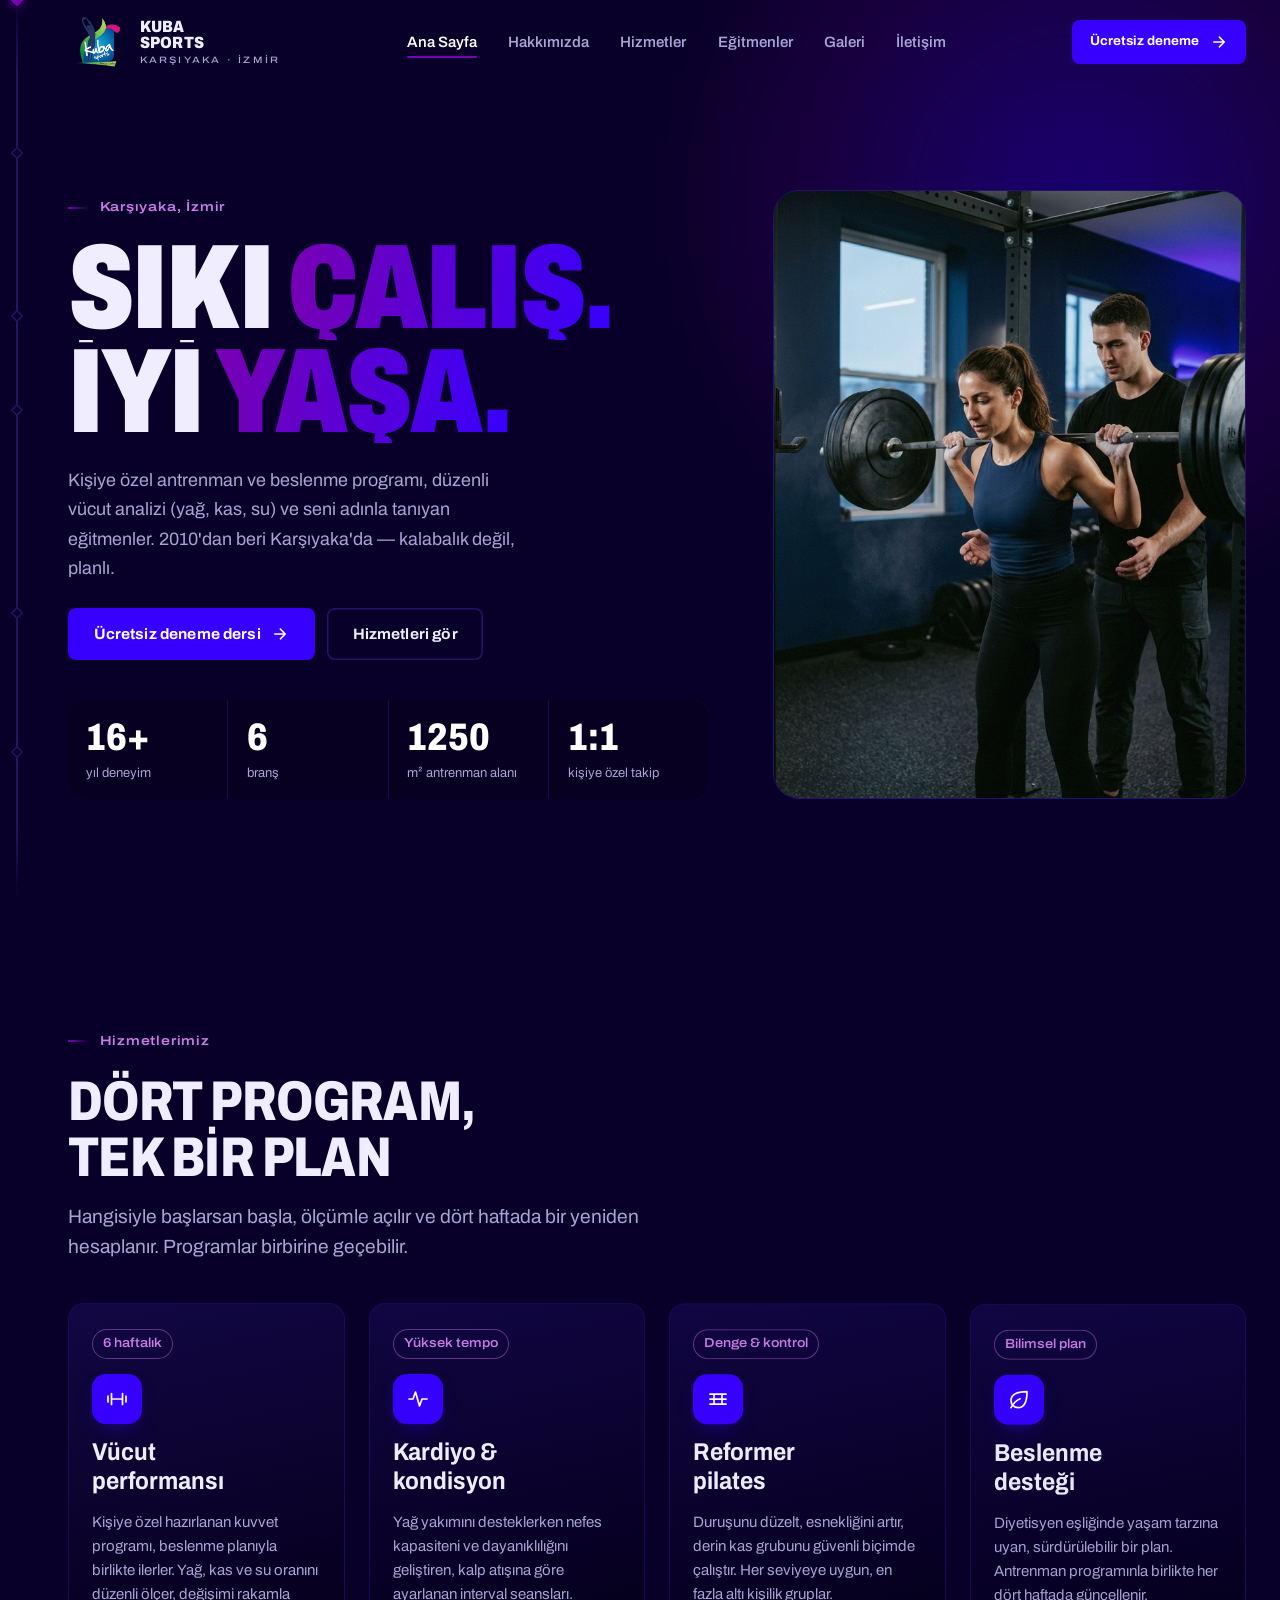
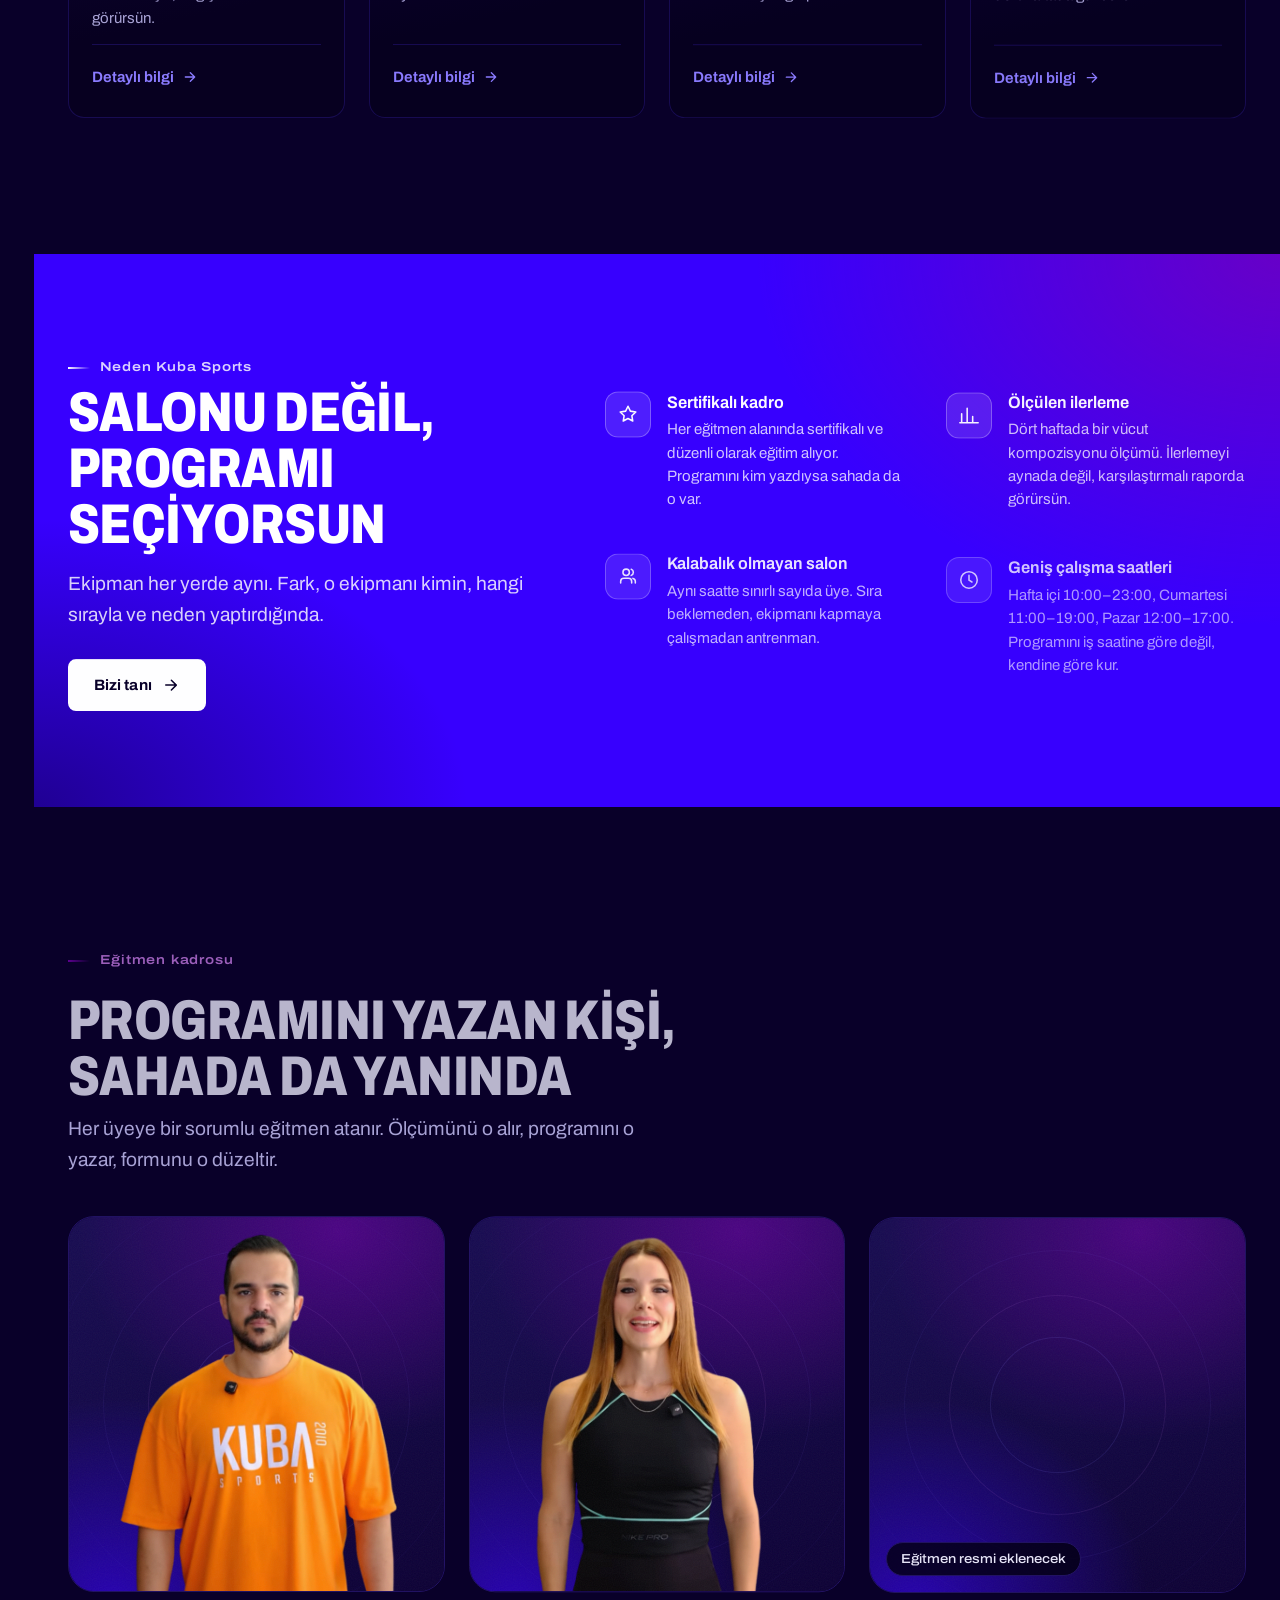
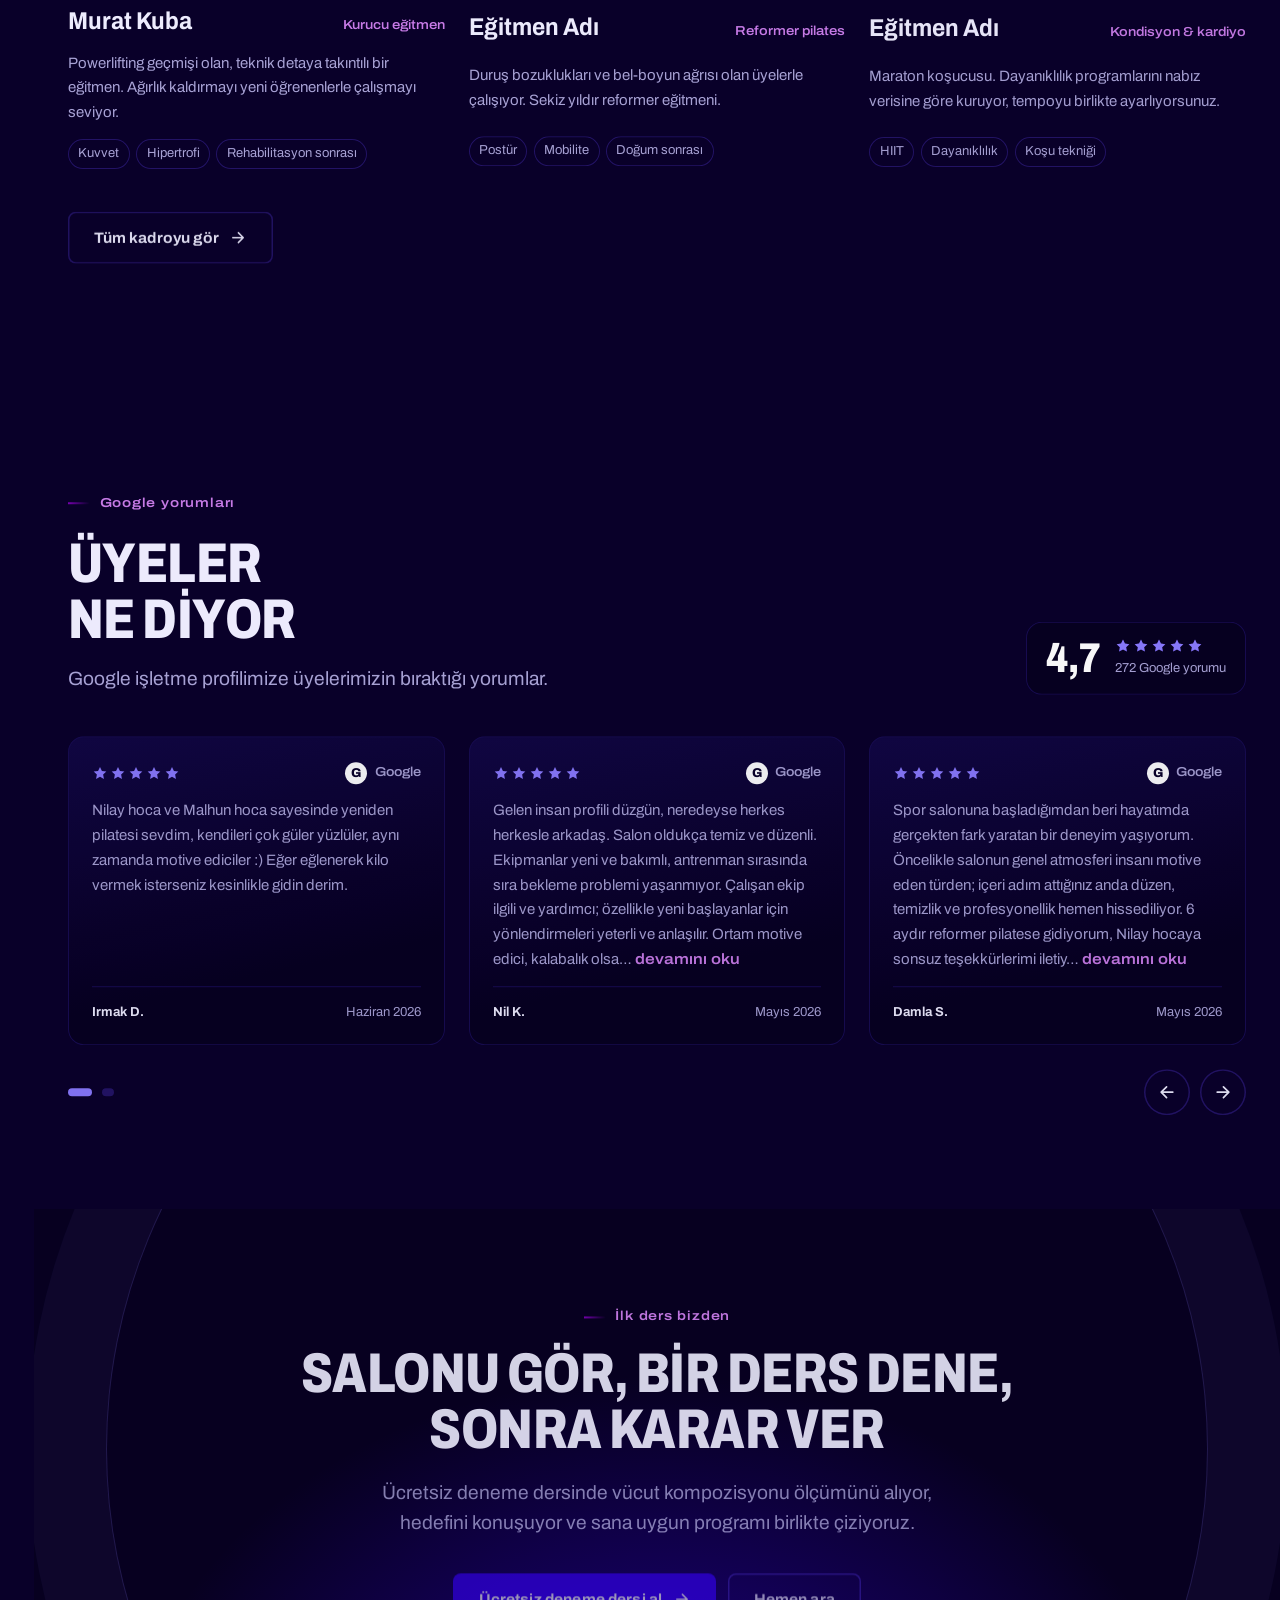
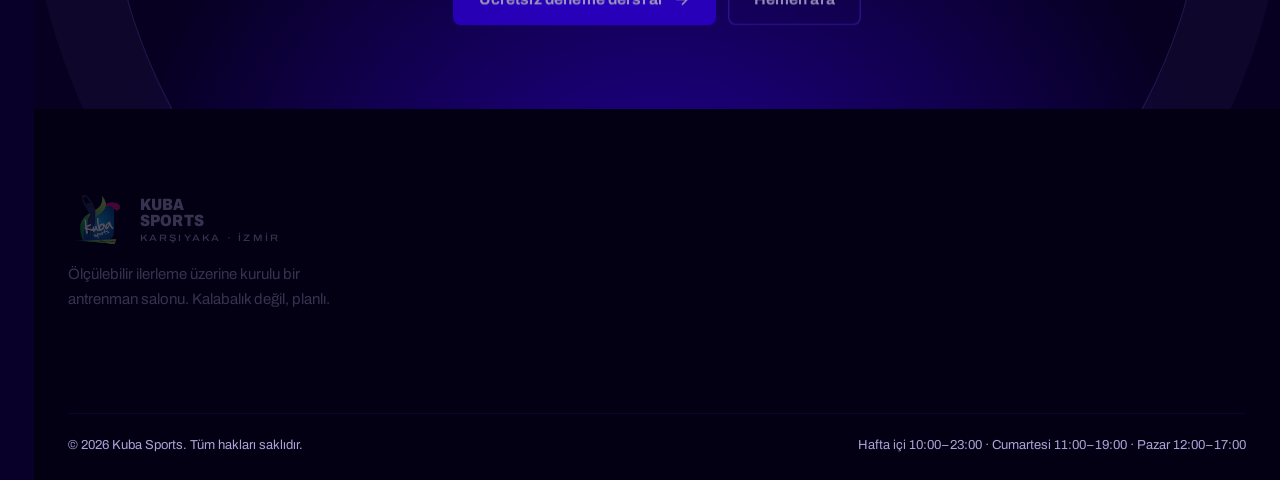
==== commit 8d57dd46: "added some sections" ====
--- a/index.html
+++ b/index.html
@@ -143,7 +143,7 @@
       <h2 class="h2">PROGRAMINI YAZAN KİŞİ,<br>SAHADA DA YANINDA</h2>
       <p class="lead">Her üyeye bir sorumlu eğitmen atanır. Ölçümünü o alır, programını o yazar, formunu o düzeltir.</p>
     </div>
-    <div class="grid g-3 reveal-group"><article class="trainer"><div class="media media--cutout" style="--photo:url('../img/murat-kuba-2.png')"><span class="media__rings" aria-hidden="true"><i></i><i></i><i></i><i></i></span><span class="media__grain" aria-hidden="true"></span></div><div class="trainer__meta"><h3 class="h3">Murat Kuba</h3><span class="trainer__role">Kurucu eğitmen</span></div><p>Powerlifting geçmişi olan, teknik detaya takıntılı bir eğitmen. Ağırlık kaldırmayı yeni öğrenenlerle çalışmayı seviyor.</p><ul class="trainer__tags"><li>Kuvvet</li><li>Hipertrofi</li><li>Rehabilitasyon sonrası</li></ul></article><article class="trainer"><div class="media media--cutout" style="--photo:url('../img/pt2.png')"><span class="media__rings" aria-hidden="true"><i></i><i></i><i></i><i></i></span><span class="media__grain" aria-hidden="true"></span></div><div class="trainer__meta"><h3 class="h3">Elif Yıldırım</h3><span class="trainer__role">Reformer pilates</span></div><p>Duruş bozuklukları ve bel-boyun ağrısı olan üyelerle çalışıyor. Sekiz yıldır reformer eğitmeni.</p><ul class="trainer__tags"><li>Postür</li><li>Mobilite</li><li>Doğum sonrası</li></ul></article><article class="trainer"><div class="media media--cutout" style="--photo:url('../img/pt4.webp')"><span class="media__rings" aria-hidden="true"><i></i><i></i><i></i><i></i></span><span class="media__grain" aria-hidden="true"></span></div><div class="trainer__meta"><h3 class="h3">Mert Aslan</h3><span class="trainer__role">Kondisyon &amp; kardiyo</span></div><p>Maraton koşucusu. Dayanıklılık programlarını nabız verisine göre kuruyor, tempoyu birlikte ayarlıyorsunuz.</p><ul class="trainer__tags"><li>HIIT</li><li>Dayanıklılık</li><li>Koşu tekniği</li></ul></article></div>
+    <div class="grid g-3 reveal-group"><article class="trainer"><div class="media media--cutout" style="--photo:url('../img/murat-kuba-2.png')"><span class="media__rings" aria-hidden="true"><i></i><i></i><i></i><i></i></span><span class="media__grain" aria-hidden="true"></span></div><div class="trainer__meta"><h3 class="h3">Murat Kuba</h3><span class="trainer__role">Kurucu eğitmen</span></div><p>Powerlifting geçmişi olan, teknik detaya takıntılı bir eğitmen. Ağırlık kaldırmayı yeni öğrenenlerle çalışmayı seviyor.</p><ul class="trainer__tags"><li>Kuvvet</li><li>Hipertrofi</li><li>Rehabilitasyon sonrası</li></ul></article><article class="trainer"><div class="media media--cutout" style="--photo:url('../img/pt2.png')"><span class="media__rings" aria-hidden="true"><i></i><i></i><i></i><i></i></span><span class="media__grain" aria-hidden="true"></span></div><div class="trainer__meta"><h3 class="h3">Eğitmen Adı</h3><span class="trainer__role">Reformer pilates</span></div><p>Duruş bozuklukları ve bel-boyun ağrısı olan üyelerle çalışıyor. Sekiz yıldır reformer eğitmeni.</p><ul class="trainer__tags"><li>Postür</li><li>Mobilite</li><li>Doğum sonrası</li></ul></article><article class="trainer"><div class="media"><span class="media__rings" aria-hidden="true"><i></i><i></i><i></i><i></i></span><span class="media__grain" aria-hidden="true"></span><span class="media__label">Eğitmen resmi eklenecek</span></div><div class="trainer__meta"><h3 class="h3">Eğitmen Adı</h3><span class="trainer__role">Kondisyon &amp; kardiyo</span></div><p>Maraton koşucusu. Dayanıklılık programlarını nabız verisine göre kuruyor, tempoyu birlikte ayarlıyorsunuz.</p><ul class="trainer__tags"><li>HIIT</li><li>Dayanıklılık</li><li>Koşu tekniği</li></ul></article></div>
     <div class="btn-row reveal" style="margin-top:2.5rem">
       <a class="btn btn--ghost" href="egitmenler.html"><span>Tüm kadroyu gör</span><svg class="arrow" viewBox="0 0 24 24" fill="none" stroke="currentColor" stroke-width="2" stroke-linecap="round" stroke-linejoin="round" aria-hidden="true"><path d="M5 12h13M12.5 5.5 19 12l-6.5 6.5"/></svg></a>
     </div>
--- a/assets/css/style.css
+++ b/assets/css/style.css
@@ -172,7 +172,7 @@
 .section{ padding-block:var(--space-6); position:relative; }
 .section--tight{ padding-block:var(--space-5); }
 .section--flush-top{ padding-top:var(--space-4); }
-.section--snug-top{ padding-top:var(--space-2); }
+.section--snug-top{ padding-top:.75rem; }
 .section-head{ display:grid; gap:var(--space-2); margin-bottom:var(--space-4); max-width:70ch; }
 .section-head .h2{ margin-top:.35rem; }
 
@@ -185,7 +185,7 @@
 @media (min-width:1040px){
   .section{ padding-block:var(--space-7); }
   .section--tight{ padding-block:var(--space-6); }
-  .section--snug-top{ padding-top:var(--space-2); }
+  .section--snug-top{ padding-top:.75rem; }
   .g-4{ grid-template-columns:repeat(4,1fr); }
   .g-3-lg{ grid-template-columns:repeat(3,1fr); }
 }
@@ -699,6 +699,13 @@
   font-size:.8rem; line-height:1; font-variation-settings:'wdth' 100,'wght' 800;
 }
 .review__text{ font-size:var(--fs-sm); color:var(--paper-dim); line-height:1.65; }
+.review__more{
+  display:inline;
+  font:inherit; font-size:var(--fs-sm); text-decoration:none;
+  color:var(--plum-lit); font-variation-settings:'wdth' 112,'wght' 600;
+  transition:color var(--t-feedback) var(--ease-out);
+}
+.review__more:hover{ color:var(--paper); }
 .review__meta{
   margin-top:auto; padding-top:.9rem; border-top:1px solid var(--ink-700);
   display:flex; justify-content:space-between; align-items:baseline; gap:.75rem;
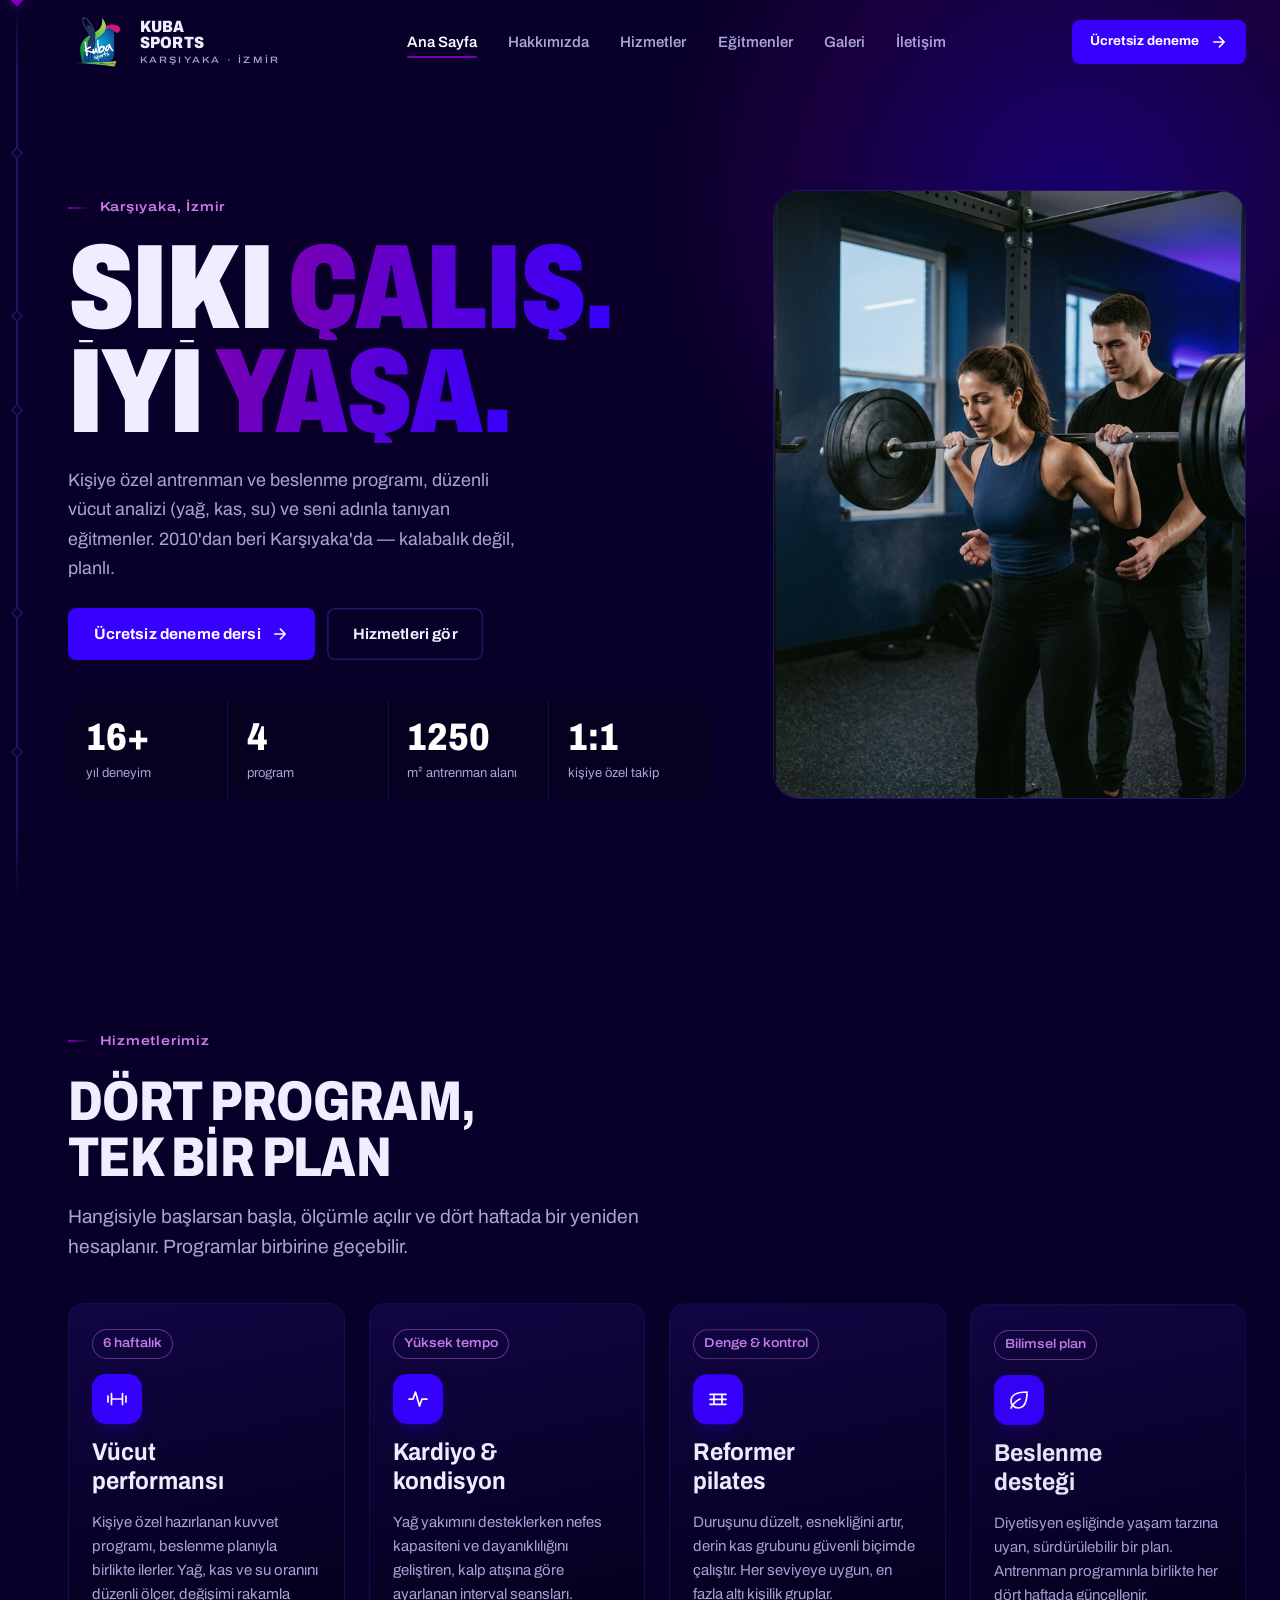
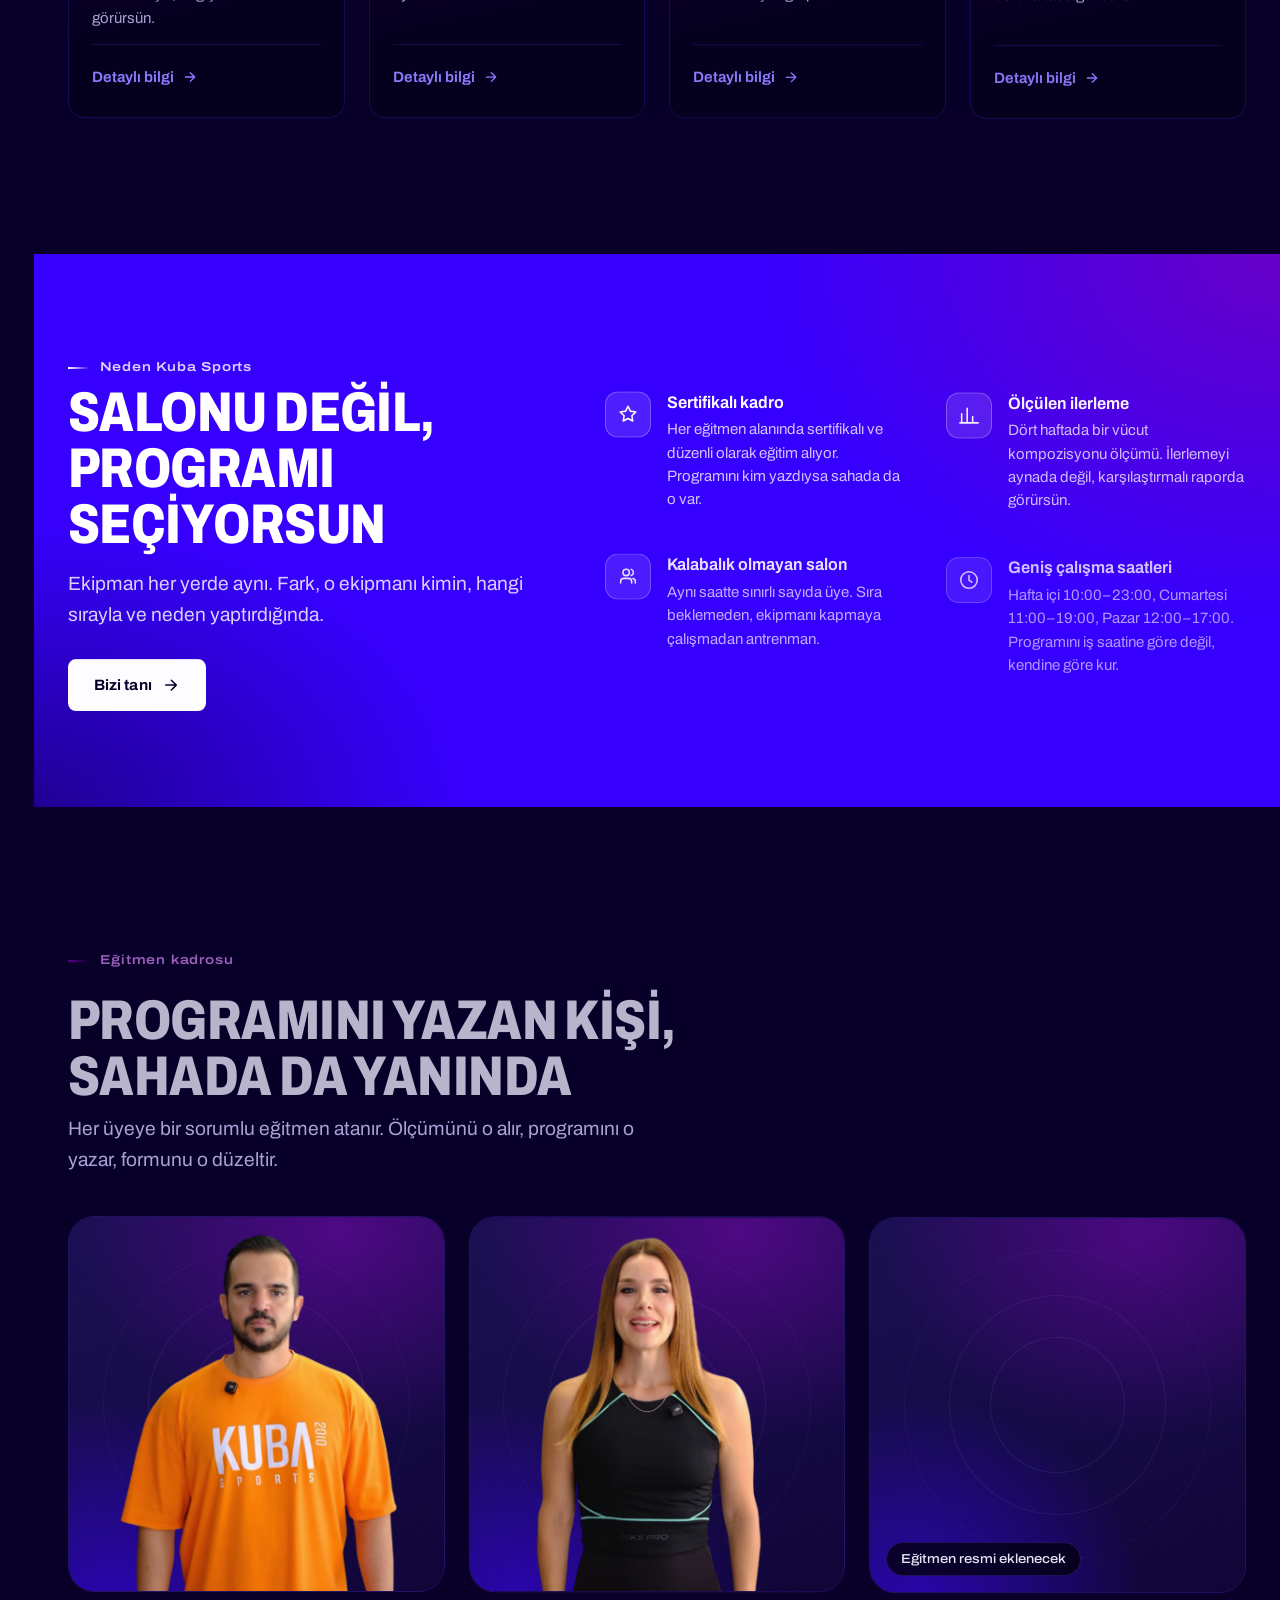
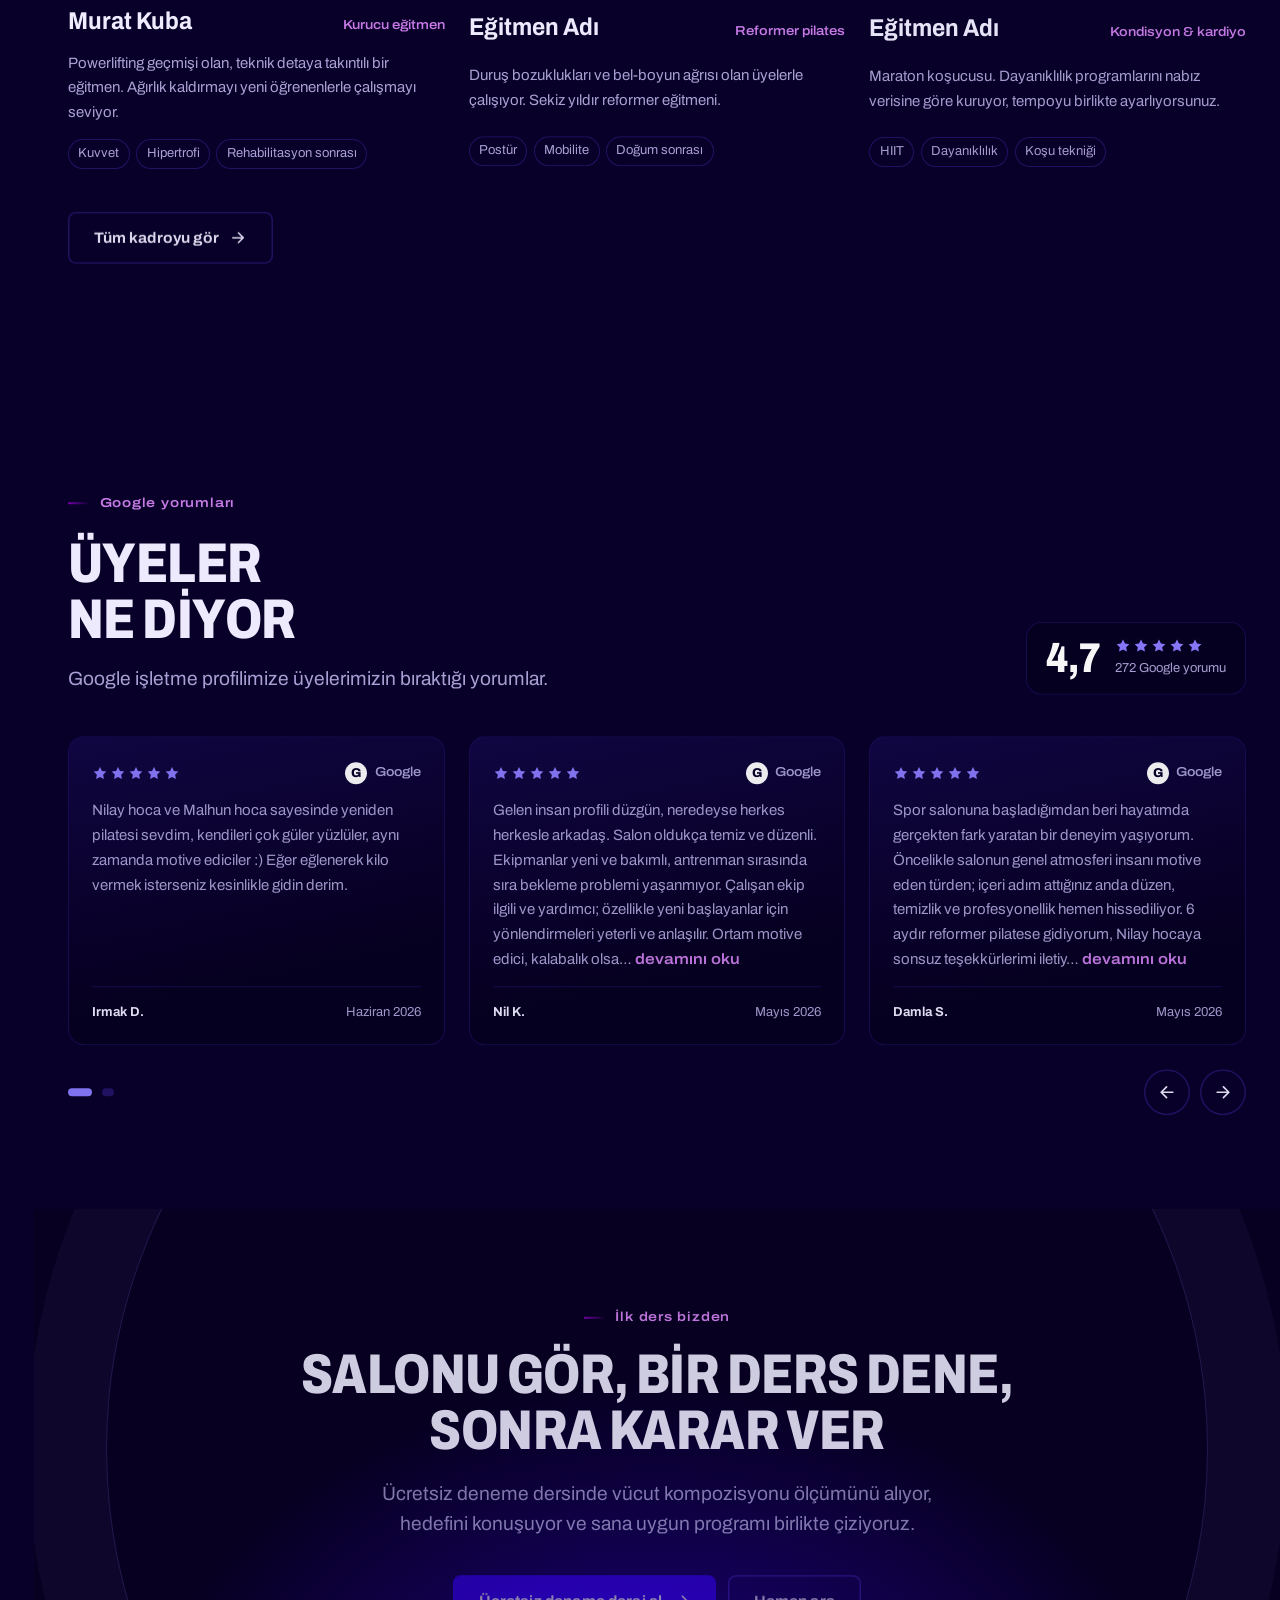
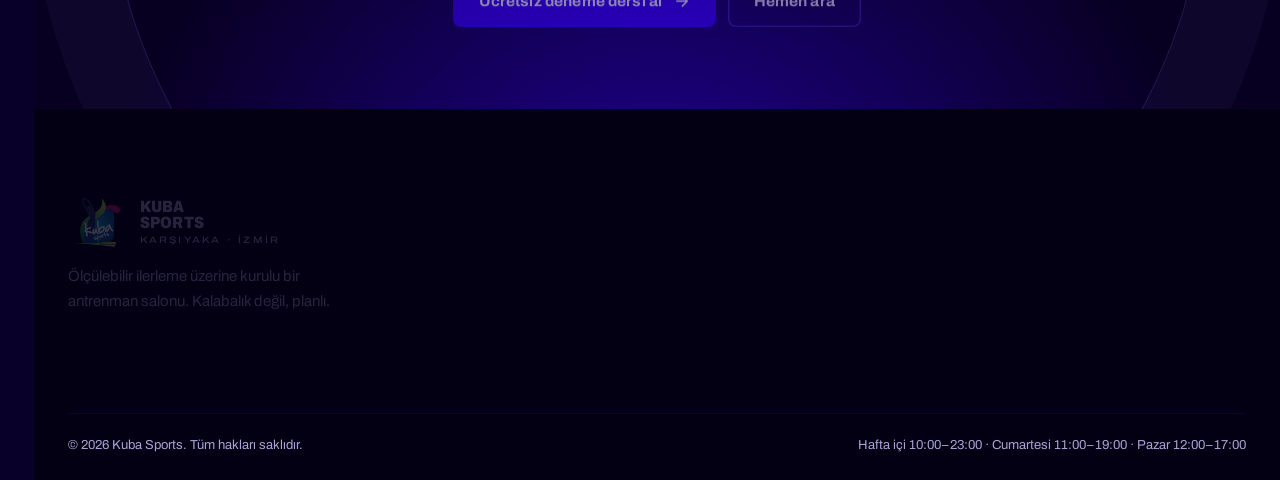
==== commit 533dc90e: "solved some ceo problems" ====
--- a/index.html
+++ b/index.html
@@ -3,6 +3,7 @@
 <head>
 <meta charset="utf-8">
 <meta name="viewport" content="width=device-width, initial-scale=1">
+<meta name="robots" content="noindex, nofollow">
 <title>Ana Sayfa · Kuba Sports — Bahçelievler, İzmir</title>
 <meta name="description" content="Bahçelievler İzmir'de kişiye özel antrenman, reformer pilates ve beslenme desteği. Ölçümle takip edilen 6 haftalık programlar.">
 <meta name="theme-color" content="#090029">
@@ -102,7 +103,7 @@
       </div>
       <ul class="metrics">
         <li><b><span data-count="16">16</span><i>+</i></b><span>yıl deneyim</span></li>
-        <li><b data-count="6">6</b><span>branş</span></li>
+        <li><b data-count="4">4</b><span>program</span></li>
         <li><b data-count="1250">1250</b><span>m&sup2; antrenman alanı</span></li>
         <li><b>1<i>:</i>1</b><span>kişiye özel takip</span></li>
       </ul>
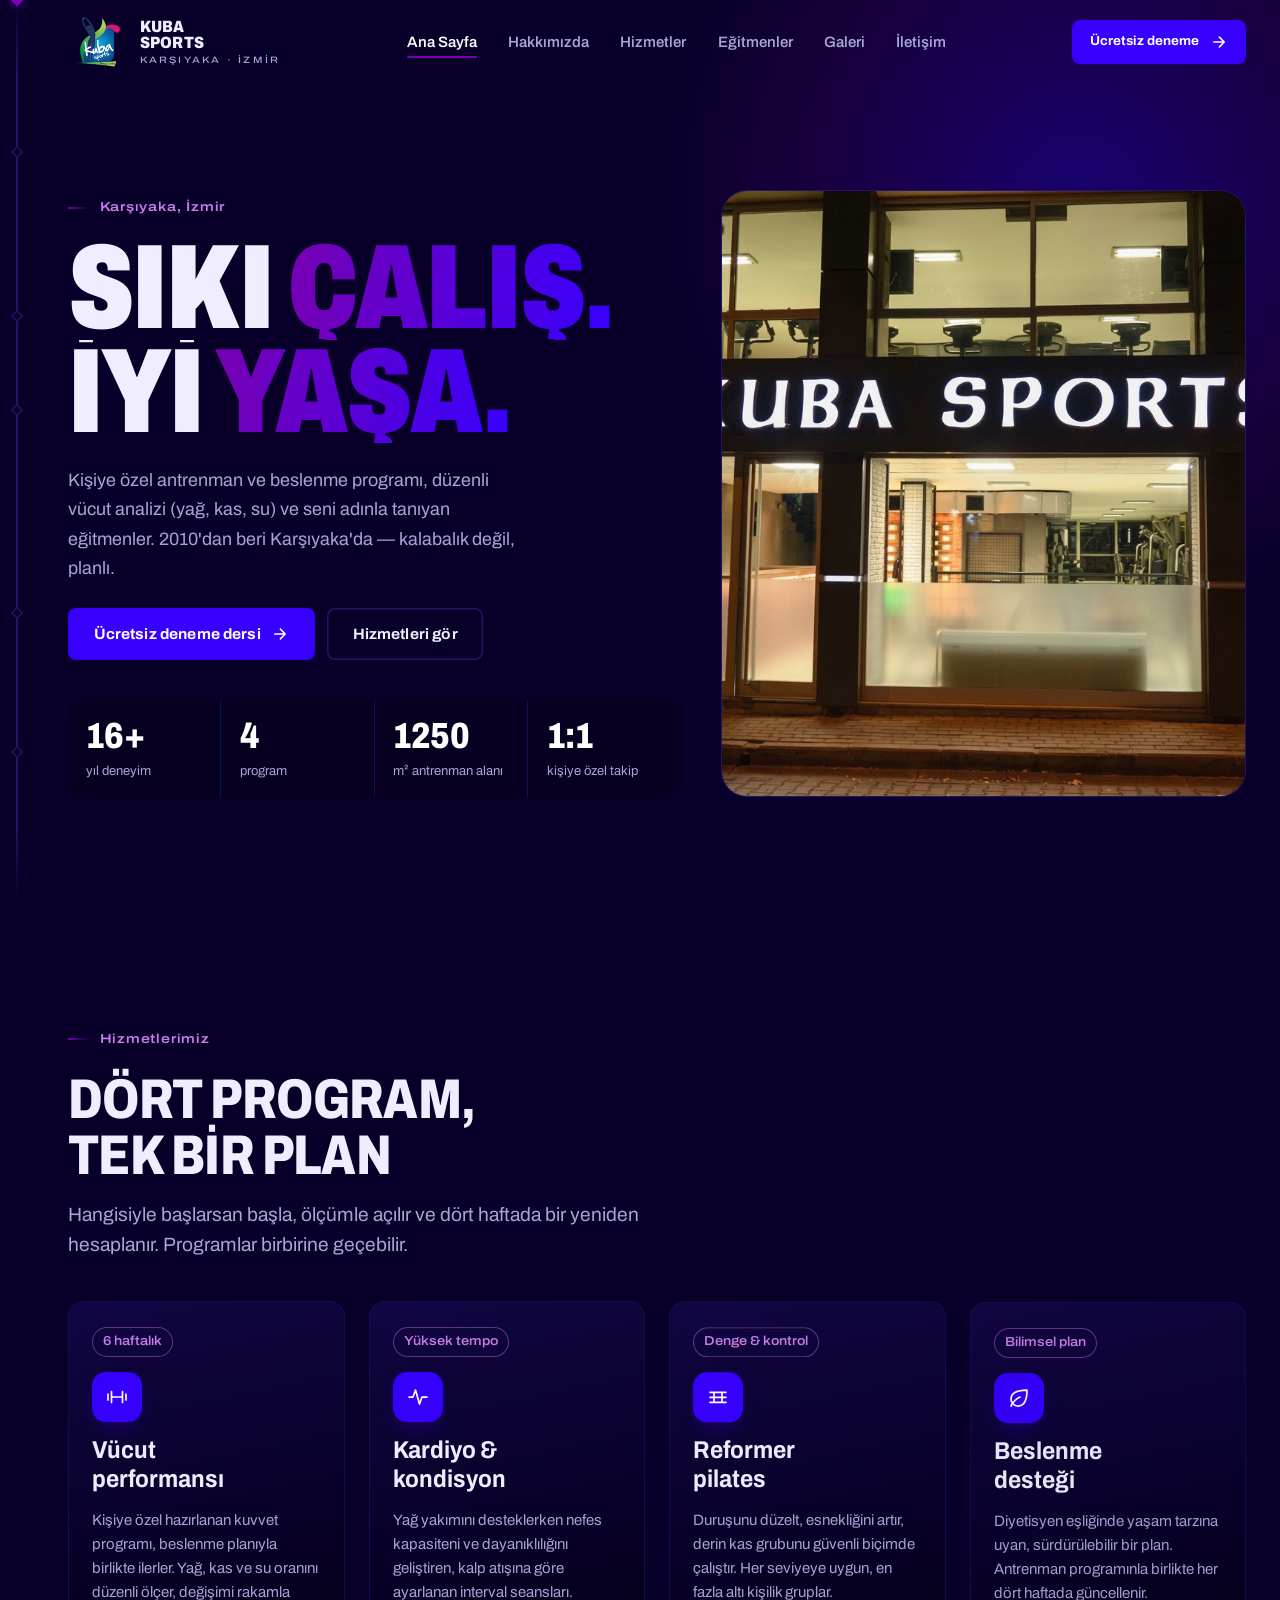
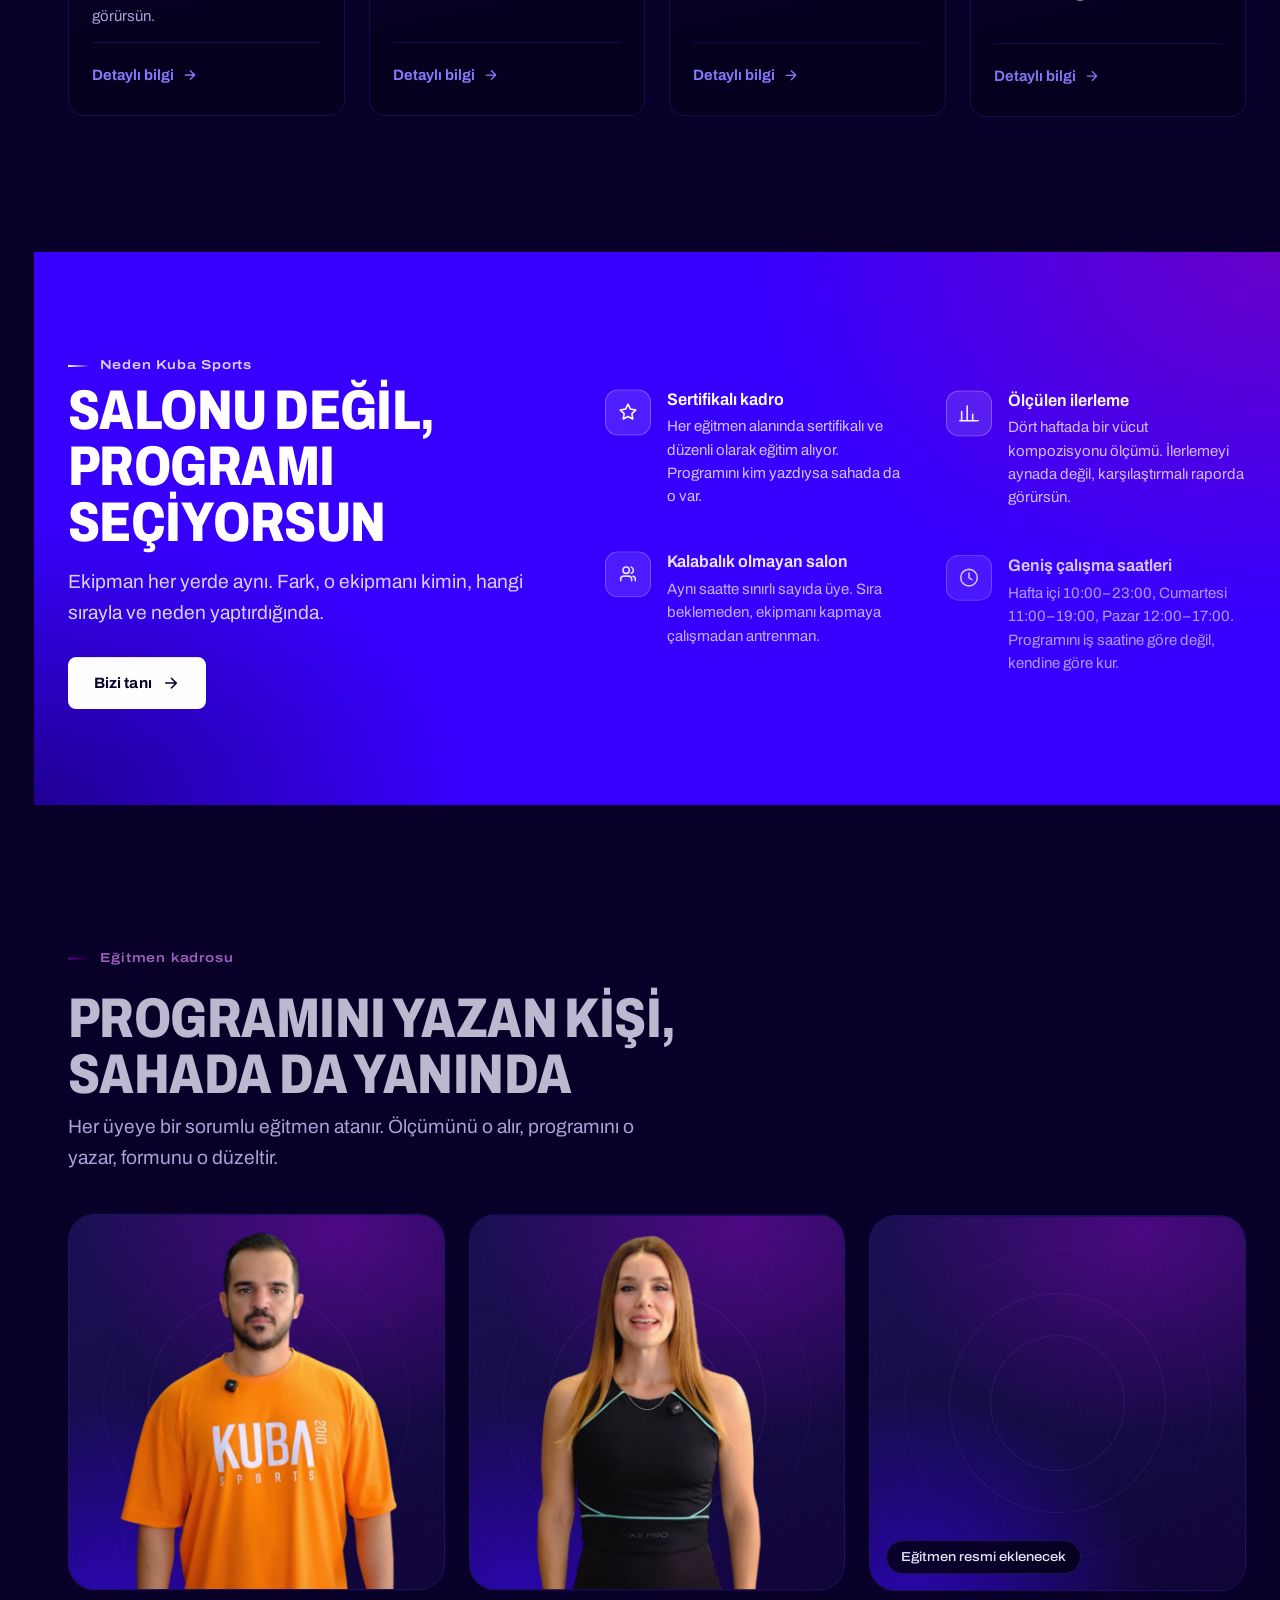
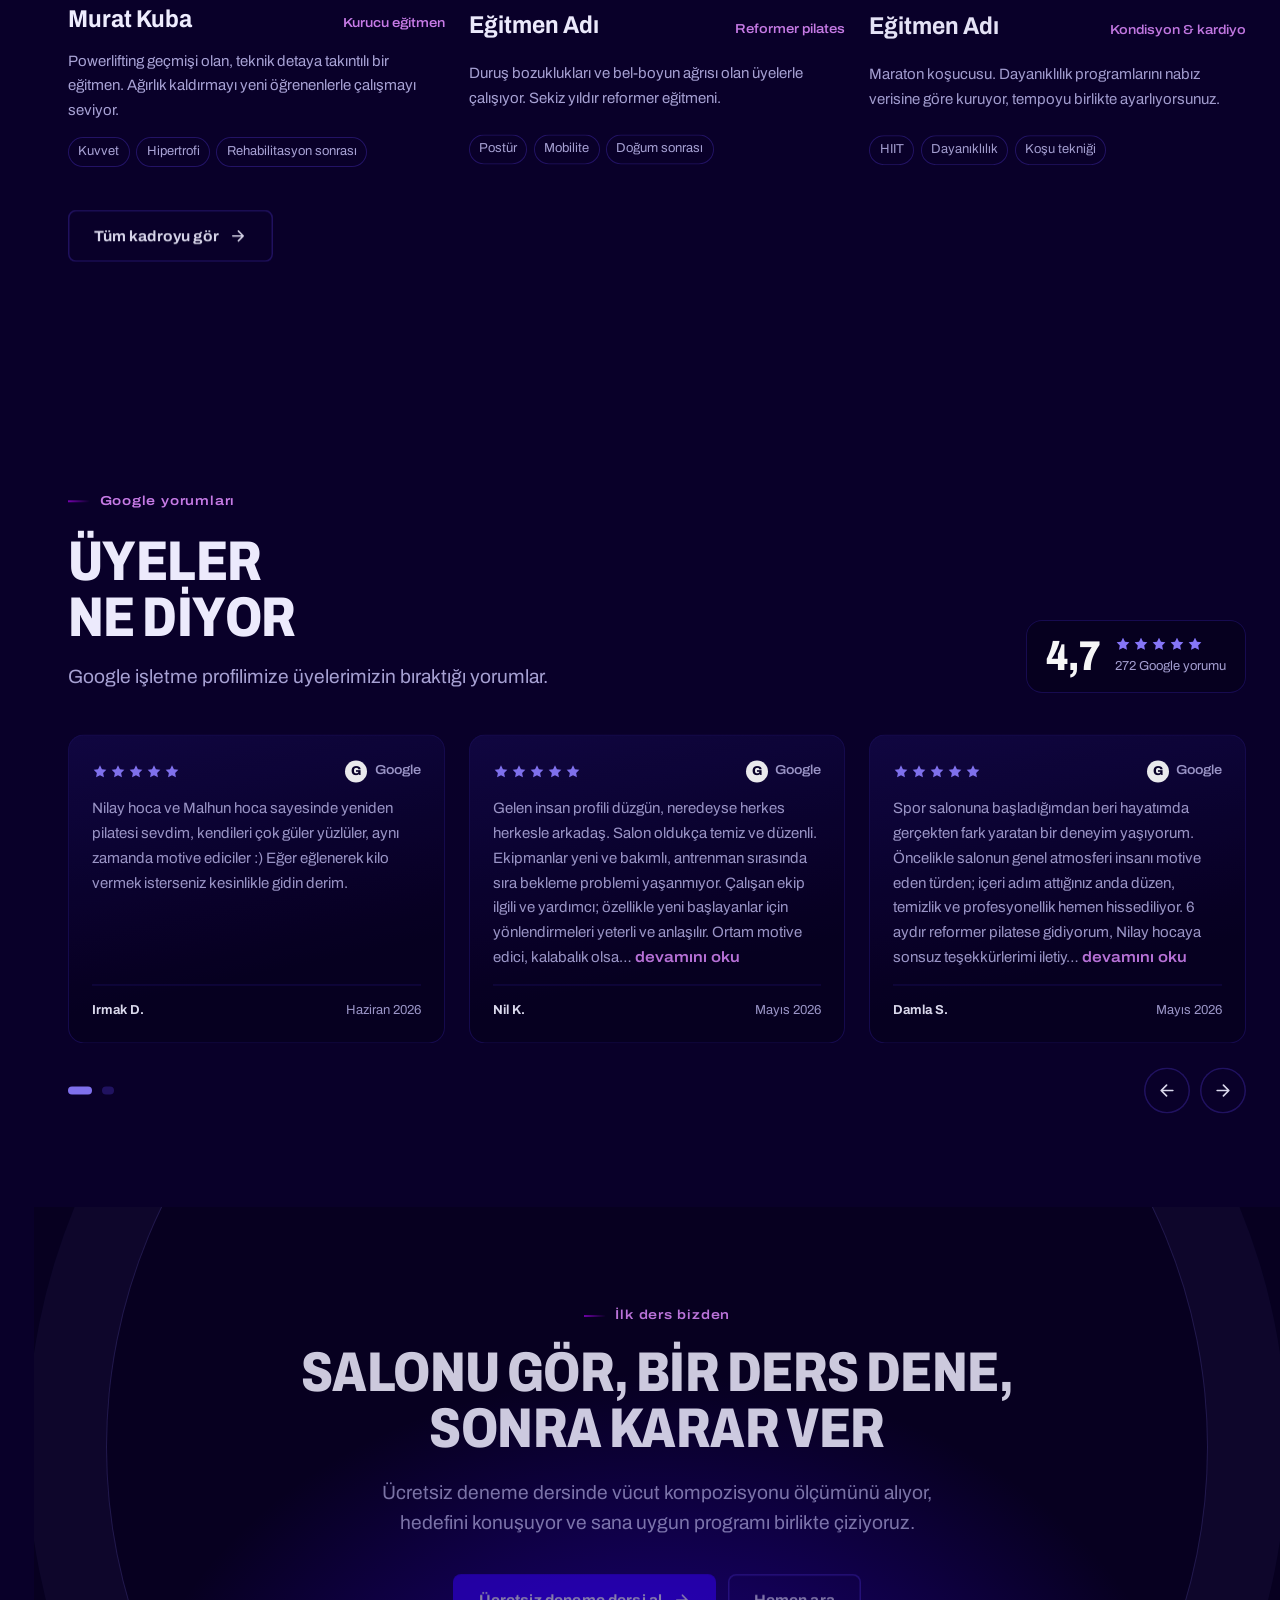
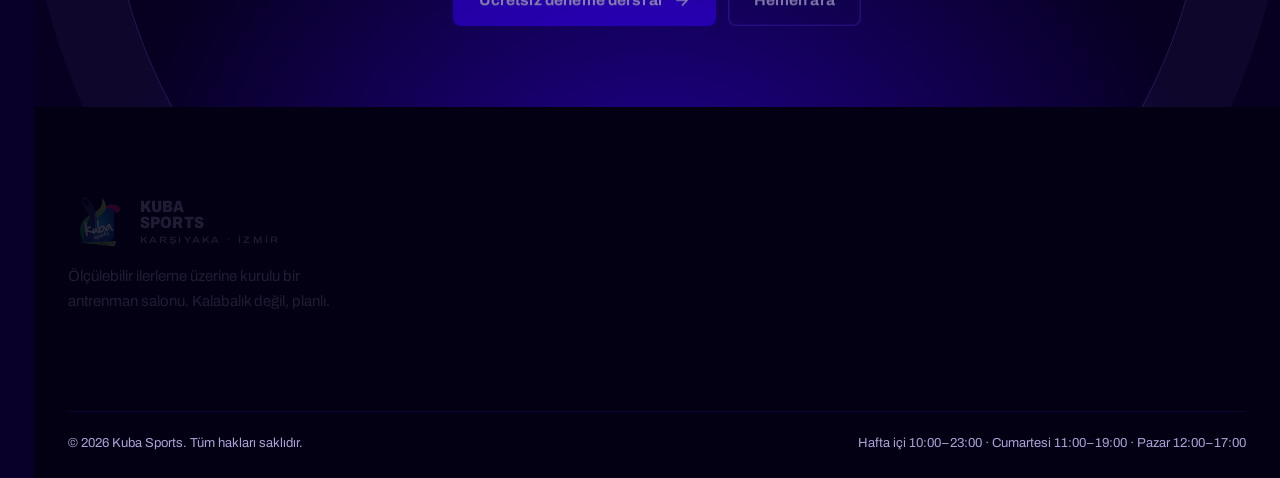
==== commit d5ae1f5d: "finished demo" ====
--- a/index.html
+++ b/index.html
@@ -108,7 +108,7 @@
         <li><b>1<i>:</i>1</b><span>kişiye özel takip</span></li>
       </ul>
     </div>
-    <div class="media hero__media" style="--photo:url('../img/home-hero.jpg')"><span class="media__rings" aria-hidden="true"><i></i><i></i><i></i><i></i></span><span class="media__grain" aria-hidden="true"></span></div>
+    <div class="media hero__media" style="--photo:url('../img/home-hero-v2.jpg')"><span class="media__rings" aria-hidden="true"><i></i><i></i><i></i><i></i></span><span class="media__grain" aria-hidden="true"></span></div>
   </div>
 </section>
 
--- a/assets/css/style.css
+++ b/assets/css/style.css
@@ -398,7 +398,7 @@
   display:flex; align-items:baseline; justify-content:space-between;
   padding:1.05rem .2rem;
   border-bottom:1px solid var(--ink-700);
-  font-size:1.6rem;
+  font-size:1.35rem;
   font-variation-settings:'wdth' 82,'wght' 750;
   text-transform:uppercase;
 }
@@ -494,10 +494,21 @@
 .hero__sub{ margin-top:1.4rem; font-size:var(--fs-hero-sub); color:var(--paper-dim); max-width:46ch; }
 .hero__cta{ margin-top:var(--space-3); }
 .hero__media{ aspect-ratio:4/5; min-height:340px; }
+.hero__media::after{ background-position:47% center; }
+/* Tek sütunlu düzende (masaüstü düzeni 1040px'te başlar) yatay dış cephe
+   fotoğrafı kırpılmasın: kutu fotoğrafın oranına (≈16/10) yakın. */
+@media (max-width:1039px){
+  .hero__media{ aspect-ratio:16/10; min-height:0; }
+}
+@media (max-width:768px){
+  /* Hero ile sonraki bölüm arası: 64 + 96 = 160px yerine 24 + 64 = 88px. */
+  .hero{ padding-bottom:var(--space-3); }
+  .hero + .section{ padding-top:var(--space-5); }
+}
 
 @media (min-width:1040px){
   .hero{ padding-top:190px; padding-bottom:var(--space-6); }
-  .hero__inner{ grid-template-columns:1.15fr .85fr; align-items:stretch; gap:var(--space-5); }
+  .hero__inner{ grid-template-columns:calc(55% - 2.2rem) 1fr; align-items:stretch; gap:var(--space-4); }
   /* Görsel kendi oranını dayatmaz; satır yüksekliğini soldaki sütun belirler. */
   .hero__media{ aspect-ratio:auto; height:100%; }
 }
@@ -516,7 +527,7 @@
 }
 .metrics li{ background:var(--ink-900); padding:1.15rem 1.15rem 1rem; }
 .metrics b{
-  display:block; font-size:clamp(1.7rem,3.6vw,2.4rem); line-height:1;
+  display:block; font-size:calc(clamp(1.7rem,3.6vw,2.4rem) - 2px); line-height:1;
   font-variation-settings:'wdth' 82,'wght' 830;
   color:var(--white);
 }
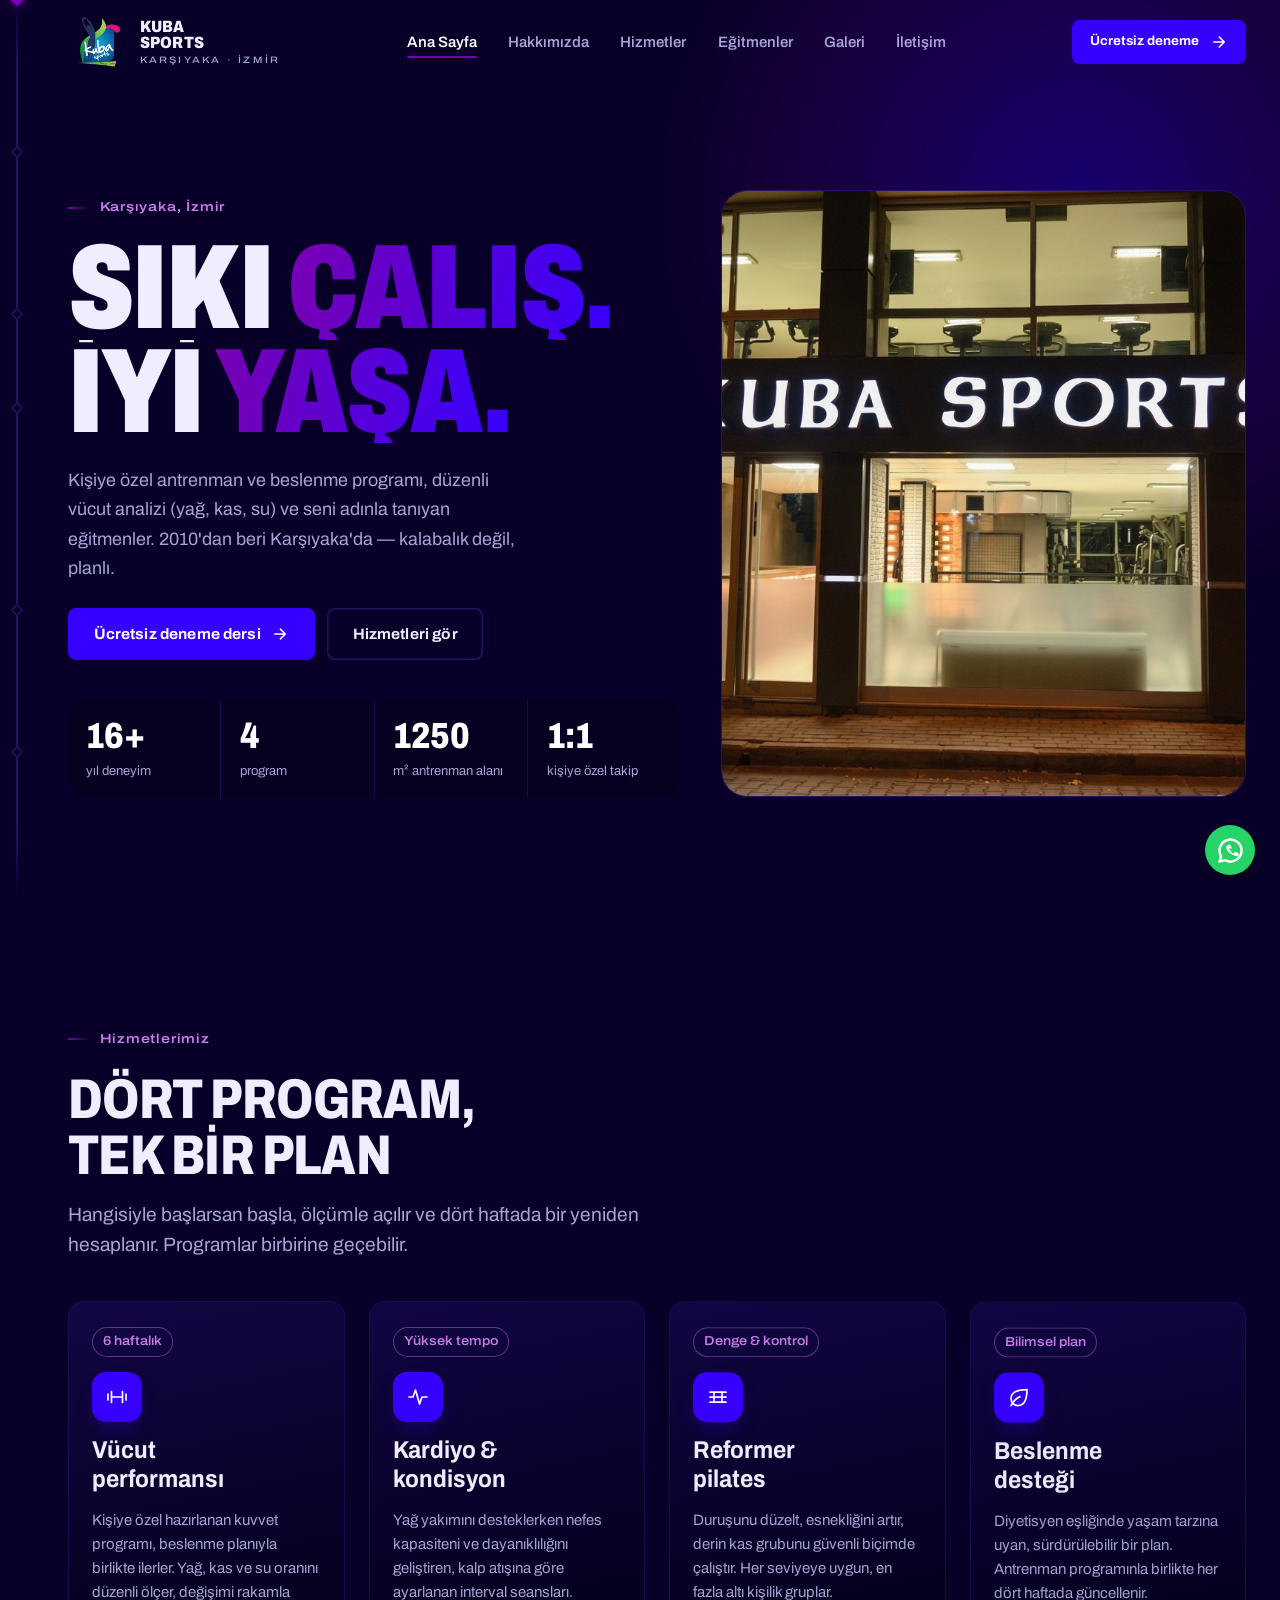
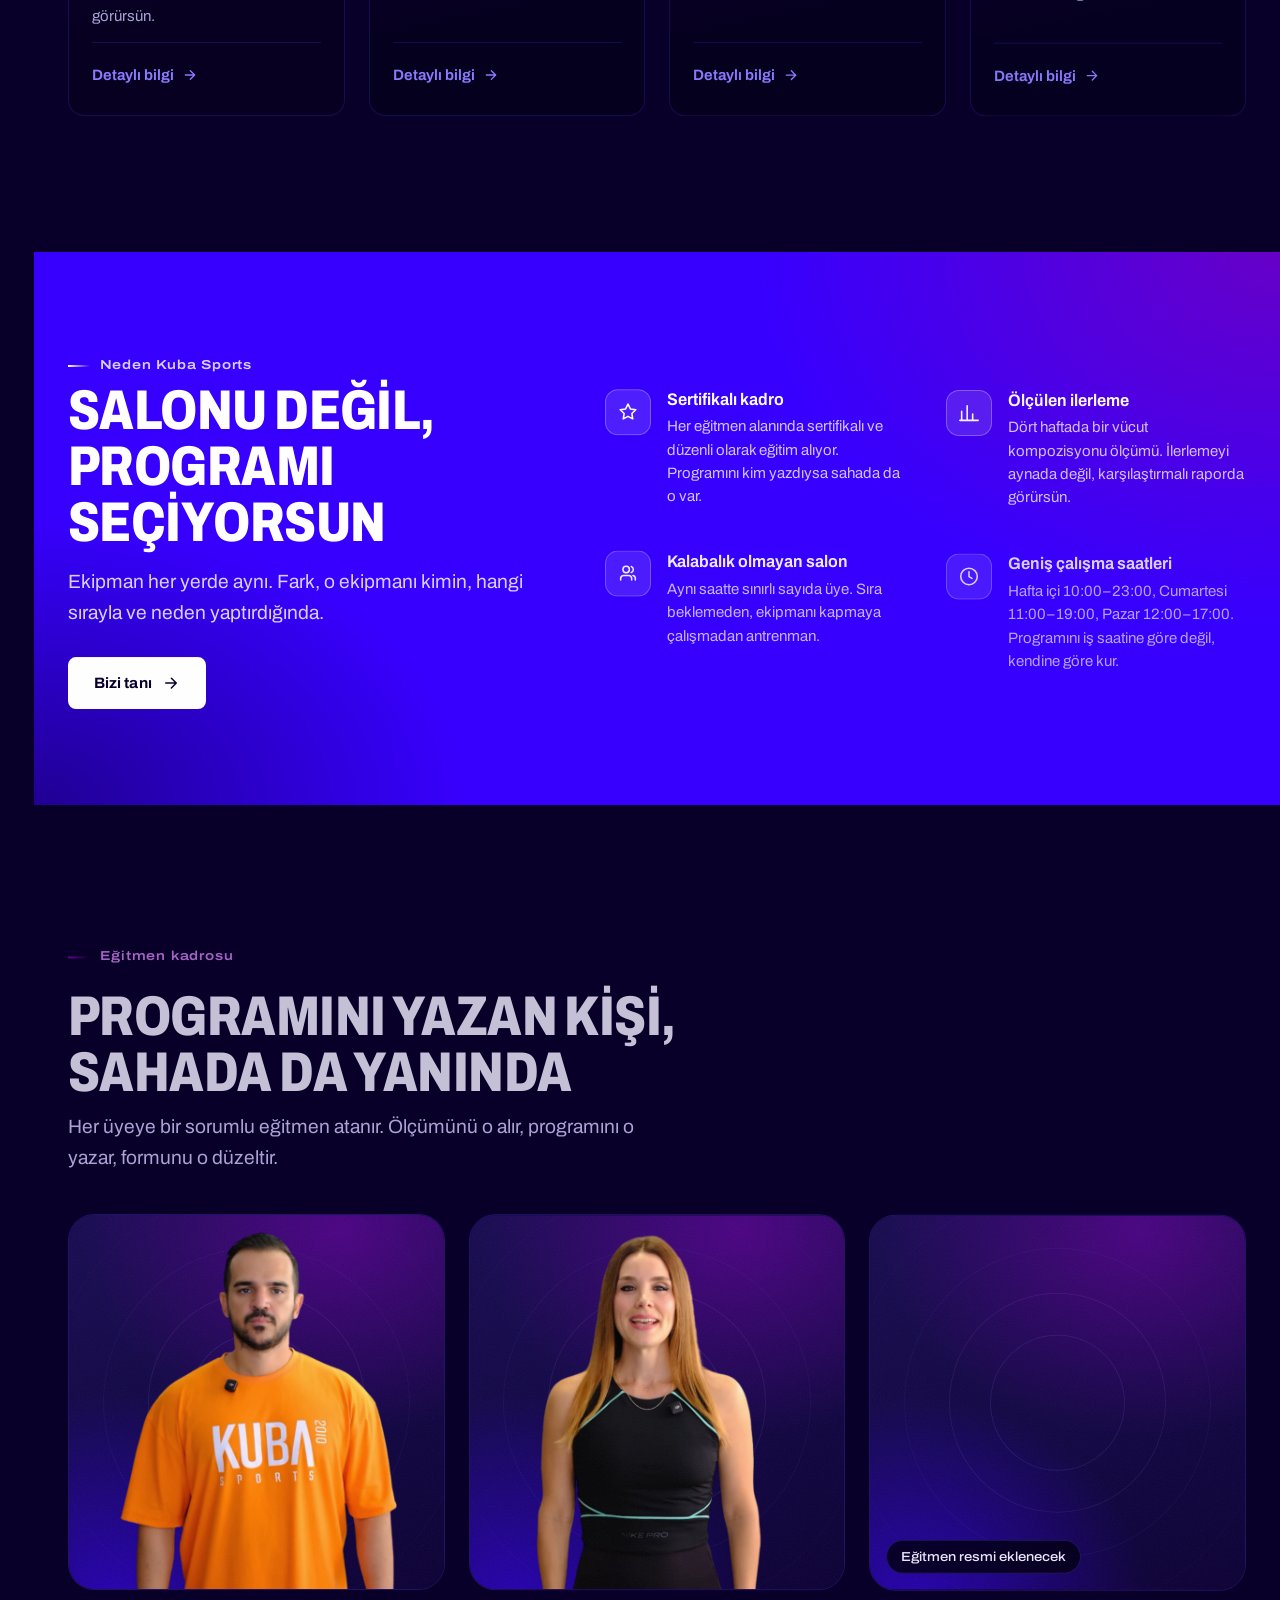
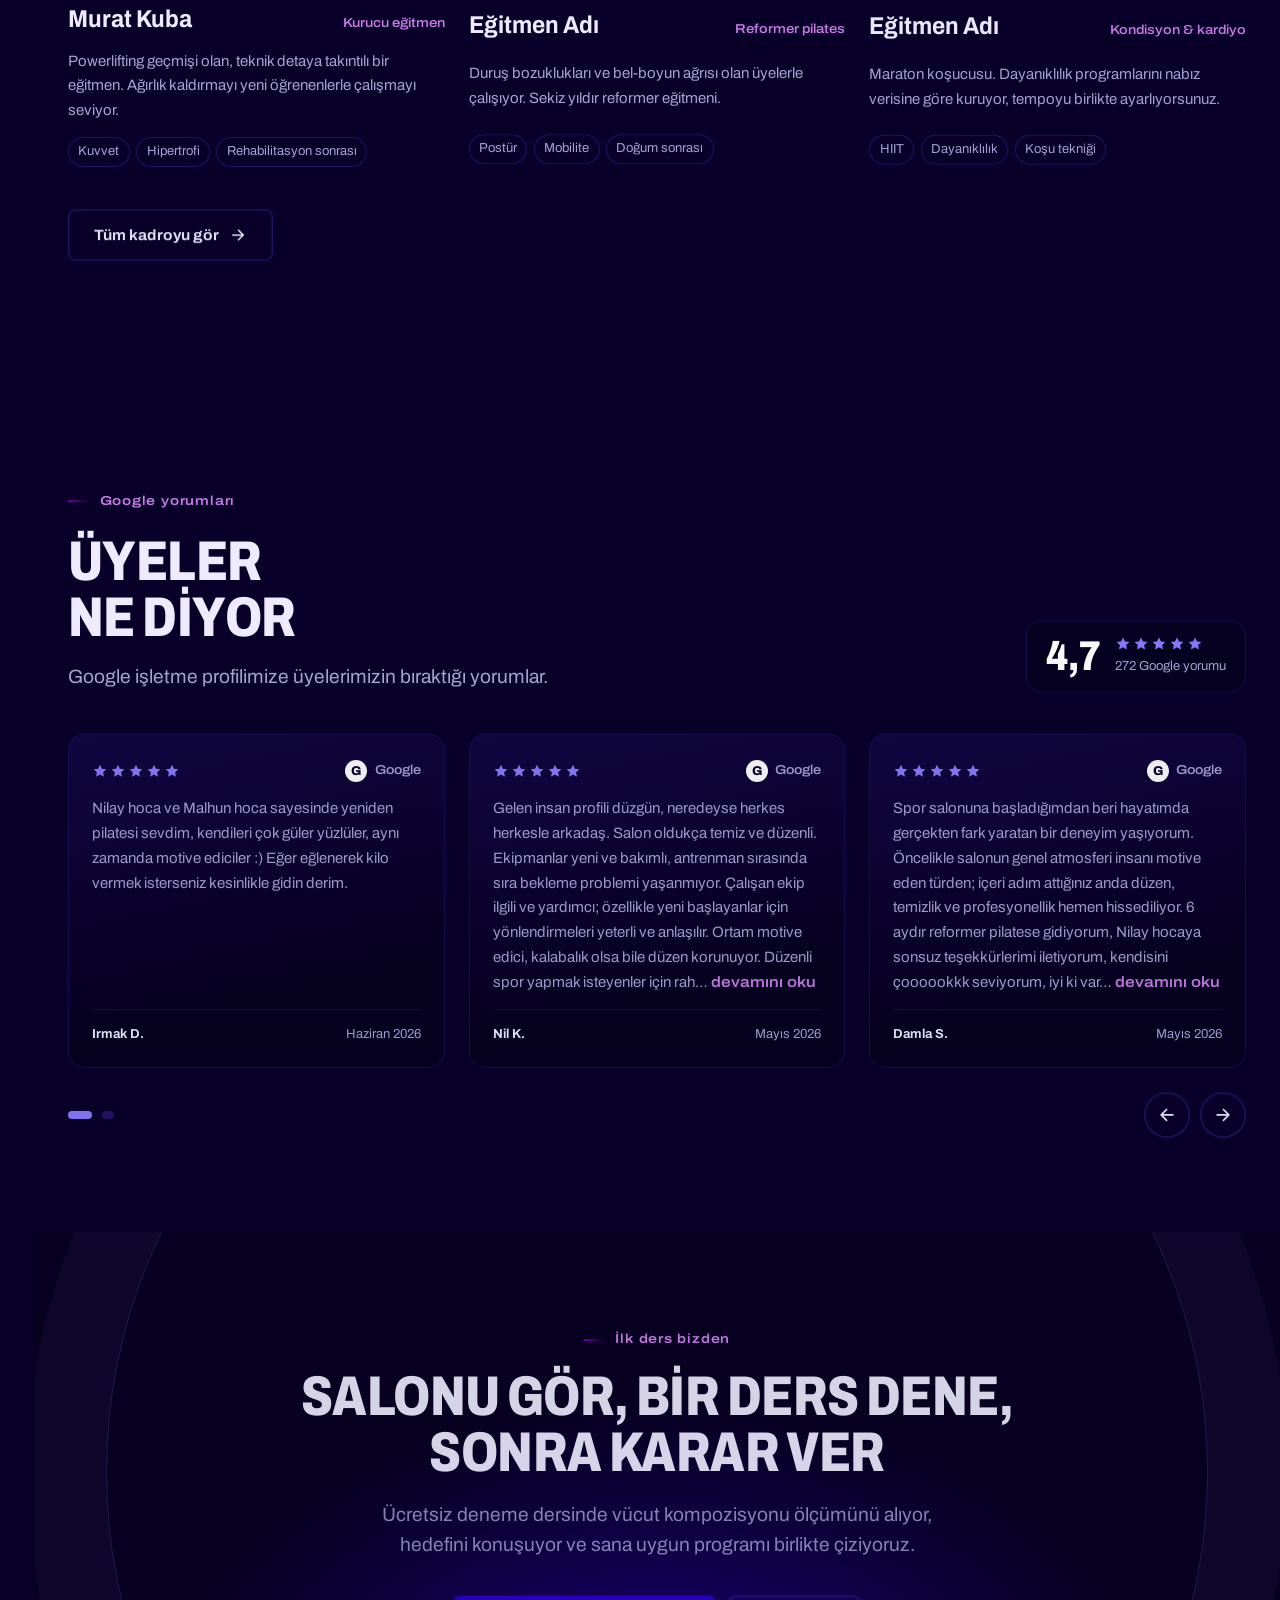
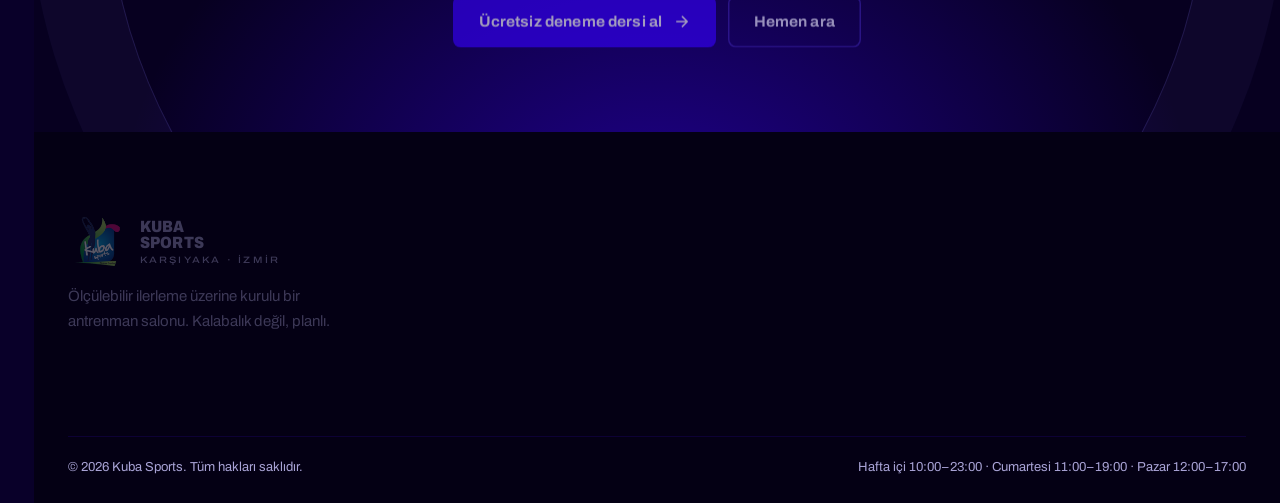
==== commit 1ecf2131: "added whatsapp button" ====
--- a/index.html
+++ b/index.html
@@ -40,7 +40,7 @@
   "name": "Kuba Sports",
   "description": "Bahçelievler, İzmir'de ölçülebilir ilerleme üzerine kurulu antrenman salonu.",
   "url": "https://www.kubasports.com/",
-  "telephone": "+90-232-382-20-82",
+  "telephone": "+90-507-120-20-10",
   "email": "info@kubasports.com",
   "address": {
     "@type": "PostalAddress",
@@ -186,7 +186,7 @@
     <p class="lead" style="text-align:center">Ücretsiz deneme dersinde vücut kompozisyonu ölçümünü alıyor, hedefini konuşuyor ve sana uygun programı birlikte çiziyoruz.</p>
     <div class="btn-row" style="justify-content:center;margin-top:.8rem">
       <a class="btn" href="iletisim.html"><span>Ücretsiz deneme dersi al</span><svg class="arrow" viewBox="0 0 24 24" fill="none" stroke="currentColor" stroke-width="2" stroke-linecap="round" stroke-linejoin="round" aria-hidden="true"><path d="M5 12h13M12.5 5.5 19 12l-6.5 6.5"/></svg></a>
-      <a class="btn btn--ghost" href="tel:+902323822082"><span>Hemen ara</span></a>
+      <a class="btn btn--ghost" href="tel:+905071202010"><span>Hemen ara</span></a>
     </div>
   </div>
 </section>
@@ -219,7 +219,7 @@
         <h4>Ulaşım</h4>
         <ul class="muted">
           <li>Bahçelievler, Zübeyde Hanım Cd.<br>35600 Karşıyaka / İzmir</li>
-          <li><a href="tel:+902323822082">0 (232) 382 20 82</a></li>
+          <li><a href="tel:+905071202010">0507 120 20 10</a></li>
           <li><a href="mailto:info@kubasports.com">info@kubasports.com</a></li>
         </ul>
         <div class="socials" style="margin-top:1rem">
--- a/assets/css/style.css
+++ b/assets/css/style.css
@@ -872,6 +872,37 @@
 }
 @media (min-width:760px){ .footer-grid{ grid-template-columns:1.4fr 1fr 1fr 1.2fr; } }
 
+/* ---------- 15b. Sabit WhatsApp butonu ----------
+   İşaretleme main.js §11'de tek yerden eklenir. Açılışta animasyon yok;
+   yalnızca hover büyümesi ve başka bir butonun üstüne gelince solma. */
+.wa-float{
+  --wa-size:50px;
+  position:fixed; z-index:50;
+  right:25px; bottom:calc(25px + env(safe-area-inset-bottom, 0px));
+  width:var(--wa-size); height:var(--wa-size); border-radius:50%;
+  display:grid; place-items:center;
+  background:#25D366; color:#fff;
+  box-shadow:0 6px 18px -6px rgba(0,0,0,.55), 0 2px 6px rgba(0,0,0,.25);
+  transition:scale var(--t-move) var(--ease-out), opacity var(--t-feedback) var(--ease-out), visibility 0s linear 0s;
+}
+.wa-float svg{ width:66%; height:66%; }
+.wa-float:hover{ scale:1.08; }
+.wa-float:focus-visible{ outline:2px solid var(--paper); outline-offset:3px; }
+/* Başka bir butonla çakışınca ya da mobil menü açıkken geri çekilir. */
+.wa-float.is-hidden,
+body.nav-open .wa-float{
+  opacity:0; visibility:hidden; pointer-events:none;
+  transition:opacity var(--t-feedback) var(--ease-out), visibility 0s linear var(--t-feedback);
+}
+
+/* Sayfa footer yazısıyla biter; buton son satırın üstüne gelince main.js §11 onu gizler. */
+@media (max-width:768px){
+  .wa-float{ right:20px; bottom:calc(20px + env(safe-area-inset-bottom, 0px)); }
+  .site-footer{ padding-bottom:calc(1rem + env(safe-area-inset-bottom, 0px)); }
+  .footer-bottom{ margin-top:var(--space-3); padding-top:1rem; gap:.35rem; font-size:.72rem; }
+}
+.reduce .wa-float{ transition:none; }
+
 /* ---------- 16. Formlar ---------- */
 .form{ display:grid; gap:1.1rem; }
 .field{ display:grid; gap:.45rem; }
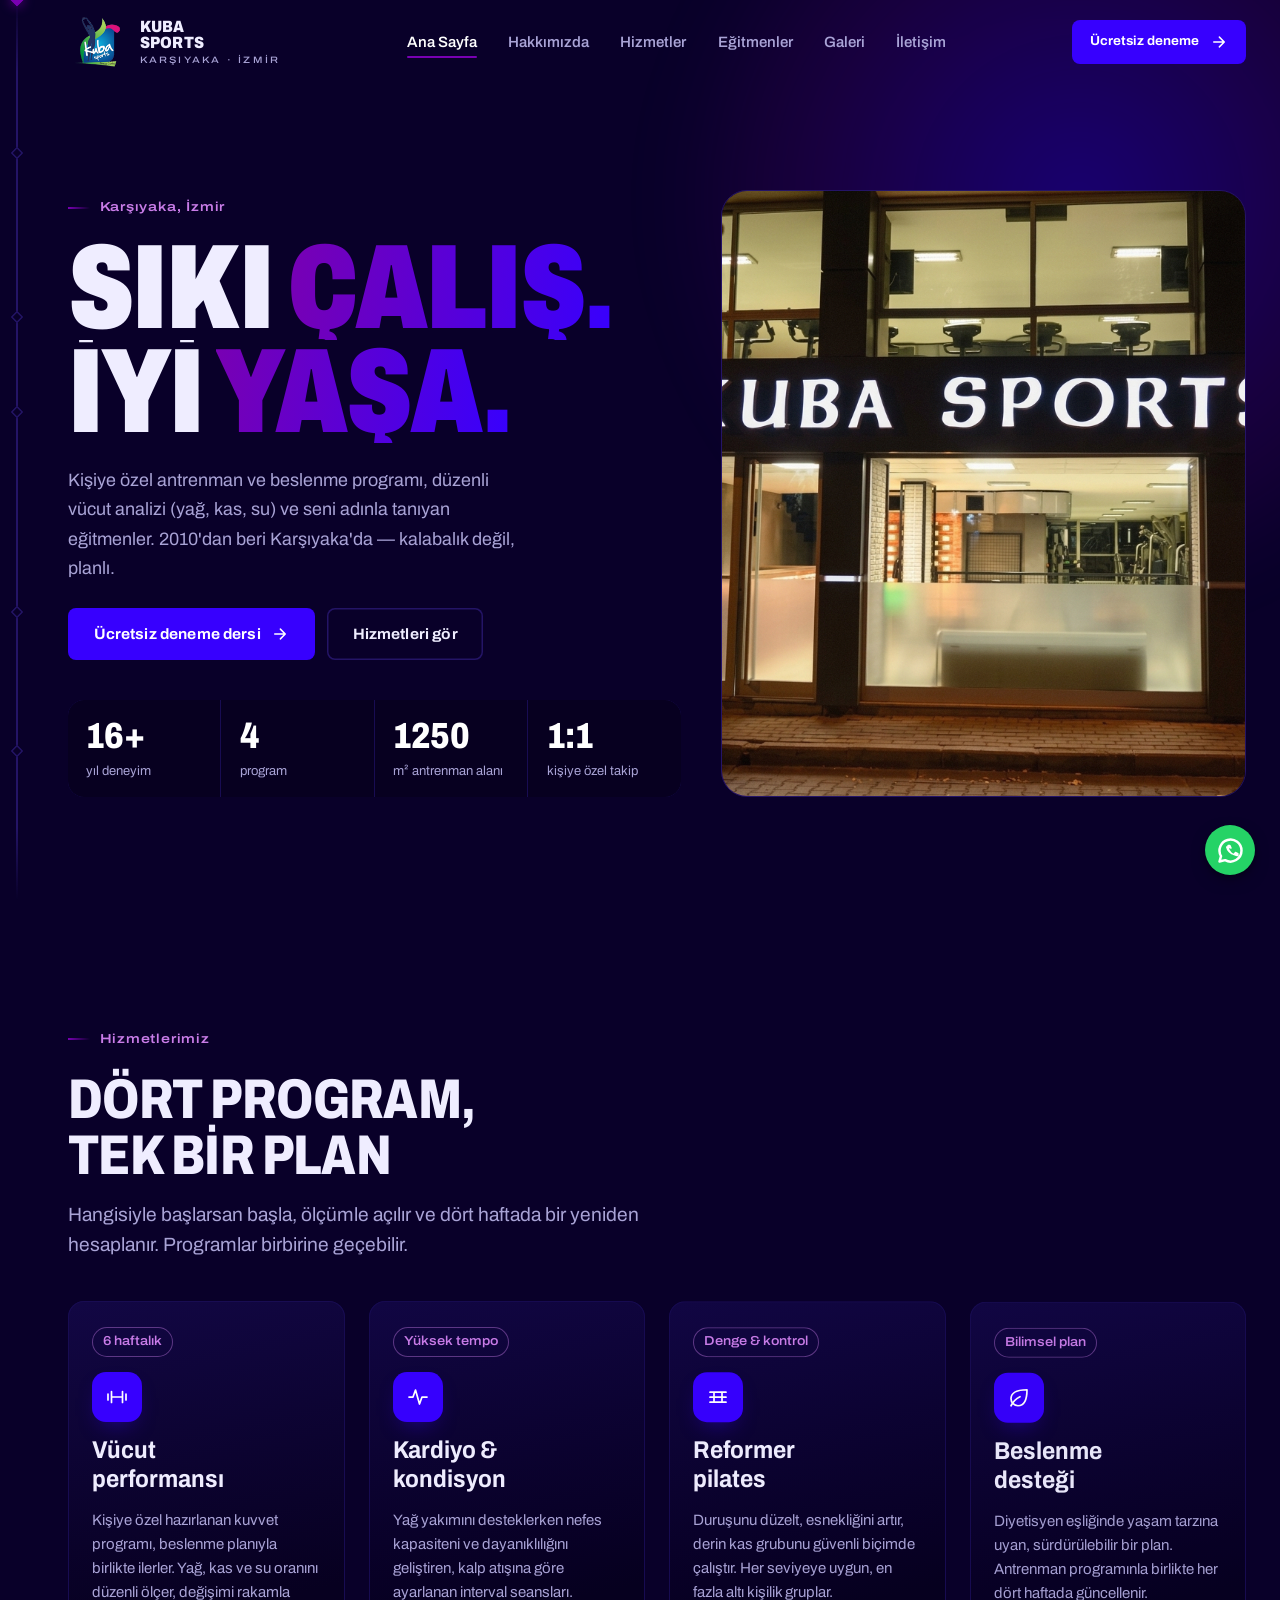
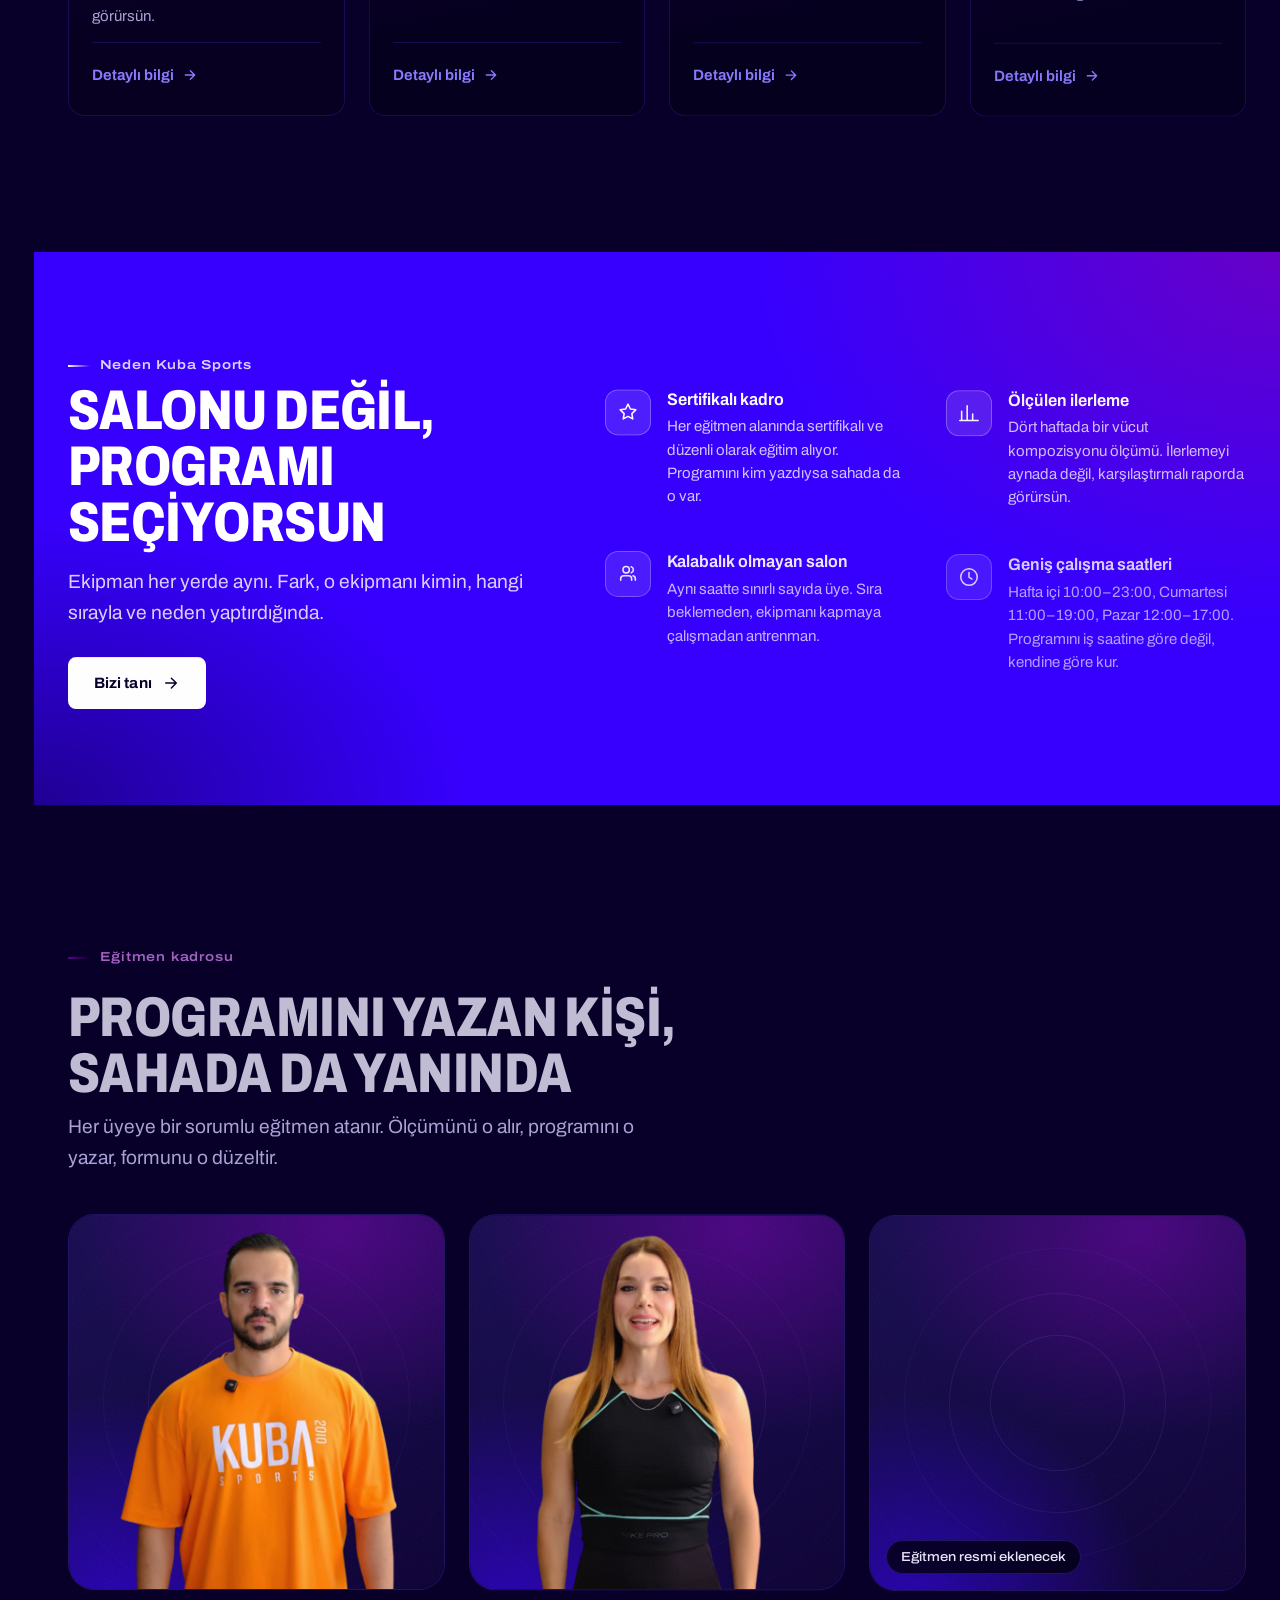
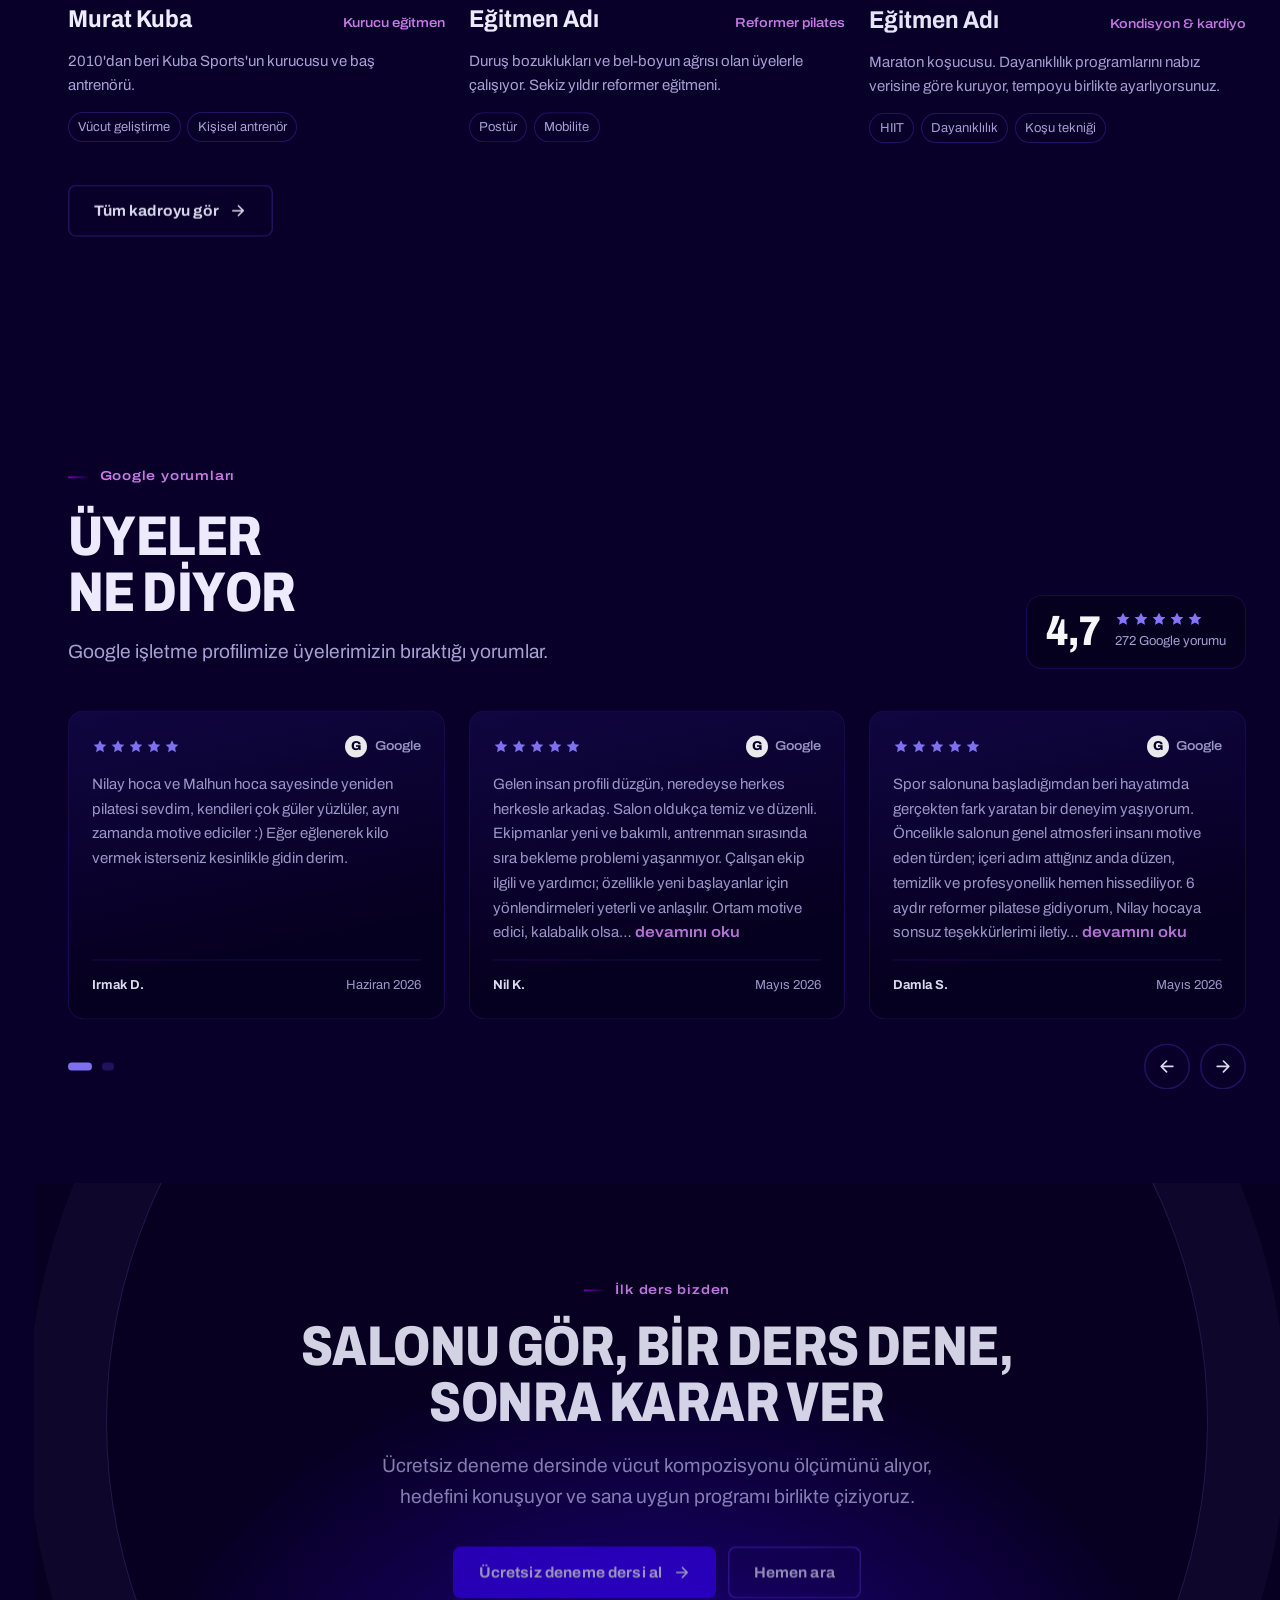
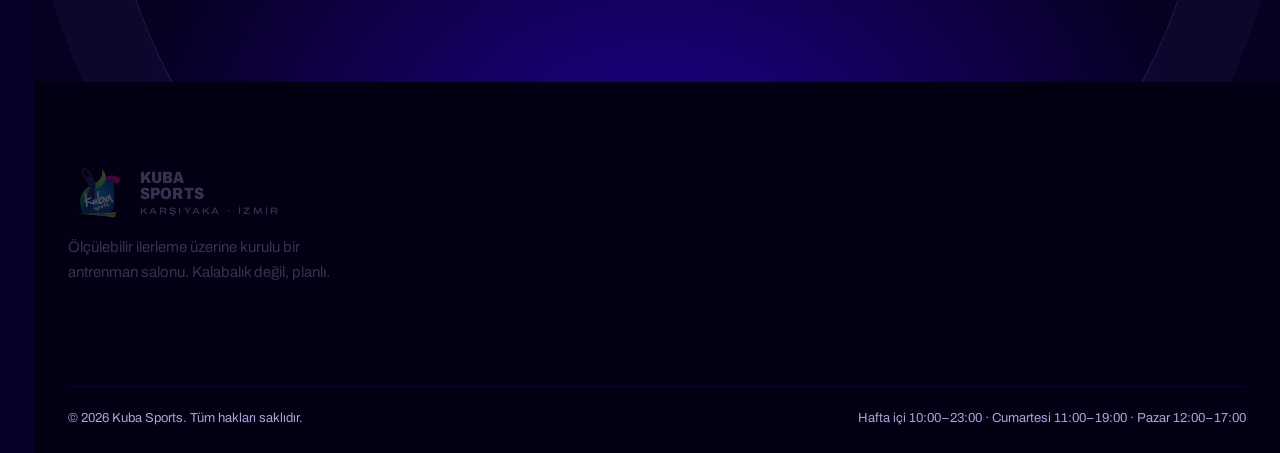
==== commit 090e66ed: "changed changes on Home Page" ====
--- a/index.html
+++ b/index.html
@@ -144,7 +144,7 @@
       <h2 class="h2">PROGRAMINI YAZAN KİŞİ,<br>SAHADA DA YANINDA</h2>
       <p class="lead">Her üyeye bir sorumlu eğitmen atanır. Ölçümünü o alır, programını o yazar, formunu o düzeltir.</p>
     </div>
-    <div class="grid g-3 reveal-group"><article class="trainer"><div class="media media--cutout" style="--photo:url('../img/murat-kuba-2.png')"><span class="media__rings" aria-hidden="true"><i></i><i></i><i></i><i></i></span><span class="media__grain" aria-hidden="true"></span></div><div class="trainer__meta"><h3 class="h3">Murat Kuba</h3><span class="trainer__role">Kurucu eğitmen</span></div><p>Powerlifting geçmişi olan, teknik detaya takıntılı bir eğitmen. Ağırlık kaldırmayı yeni öğrenenlerle çalışmayı seviyor.</p><ul class="trainer__tags"><li>Kuvvet</li><li>Hipertrofi</li><li>Rehabilitasyon sonrası</li></ul></article><article class="trainer"><div class="media media--cutout" style="--photo:url('../img/pt2.png')"><span class="media__rings" aria-hidden="true"><i></i><i></i><i></i><i></i></span><span class="media__grain" aria-hidden="true"></span></div><div class="trainer__meta"><h3 class="h3">Eğitmen Adı</h3><span class="trainer__role">Reformer pilates</span></div><p>Duruş bozuklukları ve bel-boyun ağrısı olan üyelerle çalışıyor. Sekiz yıldır reformer eğitmeni.</p><ul class="trainer__tags"><li>Postür</li><li>Mobilite</li><li>Doğum sonrası</li></ul></article><article class="trainer"><div class="media"><span class="media__rings" aria-hidden="true"><i></i><i></i><i></i><i></i></span><span class="media__grain" aria-hidden="true"></span><span class="media__label">Eğitmen resmi eklenecek</span></div><div class="trainer__meta"><h3 class="h3">Eğitmen Adı</h3><span class="trainer__role">Kondisyon &amp; kardiyo</span></div><p>Maraton koşucusu. Dayanıklılık programlarını nabız verisine göre kuruyor, tempoyu birlikte ayarlıyorsunuz.</p><ul class="trainer__tags"><li>HIIT</li><li>Dayanıklılık</li><li>Koşu tekniği</li></ul></article></div>
+    <div class="grid g-3 reveal-group"><article class="trainer"><div class="media media--cutout" style="--photo:url('../img/murat-kuba-2.png')"><span class="media__rings" aria-hidden="true"><i></i><i></i><i></i><i></i></span><span class="media__grain" aria-hidden="true"></span></div><div class="trainer__meta"><h3 class="h3">Murat Kuba</h3><span class="trainer__role">Kurucu eğitmen</span></div><p>2010'dan beri Kuba Sports'un kurucusu ve baş antrenörü.</p><ul class="trainer__tags"><li>Vücut geliştirme</li><li>Kişisel antrenör</li></ul></article><article class="trainer"><div class="media media--cutout" style="--photo:url('../img/pt2.png')"><span class="media__rings" aria-hidden="true"><i></i><i></i><i></i><i></i></span><span class="media__grain" aria-hidden="true"></span></div><div class="trainer__meta"><h3 class="h3">Eğitmen Adı</h3><span class="trainer__role">Reformer pilates</span></div><p>Duruş bozuklukları ve bel-boyun ağrısı olan üyelerle çalışıyor. Sekiz yıldır reformer eğitmeni.</p><ul class="trainer__tags"><li>Postür</li><li>Mobilite</li></ul></article><article class="trainer"><div class="media"><span class="media__rings" aria-hidden="true"><i></i><i></i><i></i><i></i></span><span class="media__grain" aria-hidden="true"></span><span class="media__label">Eğitmen resmi eklenecek</span></div><div class="trainer__meta"><h3 class="h3">Eğitmen Adı</h3><span class="trainer__role">Kondisyon &amp; kardiyo</span></div><p>Maraton koşucusu. Dayanıklılık programlarını nabız verisine göre kuruyor, tempoyu birlikte ayarlıyorsunuz.</p><ul class="trainer__tags"><li>HIIT</li><li>Dayanıklılık</li><li>Koşu tekniği</li></ul></article></div>
     <div class="btn-row reveal" style="margin-top:2.5rem">
       <a class="btn btn--ghost" href="egitmenler.html"><span>Tüm kadroyu gör</span><svg class="arrow" viewBox="0 0 24 24" fill="none" stroke="currentColor" stroke-width="2" stroke-linecap="round" stroke-linejoin="round" aria-hidden="true"><path d="M5 12h13M12.5 5.5 19 12l-6.5 6.5"/></svg></a>
     </div>
--- a/assets/css/style.css
+++ b/assets/css/style.css
@@ -621,6 +621,13 @@
      diğerleri de onun yüksekliğine uzuyor ve metin kutunun üstünde kalıyordu. */
   align-items:center;      /* etiketler birbirine göre dikeyde ortalanır */
   align-content:center;    /* satır sarıldığında satırlar da ortalanır */
+}
+/* Aynı sıradaki kartlarda fotoğraf, isim satırı, paragraf ve etiketler aynı
+   hizadan başlar: kartın 4 satırı üst ızgaranın satırlarını paylaşır (subgrid).
+   Desteklemeyen tarayıcıda kartlar eskisi gibi kendi içinde dizilir. */
+@supports (grid-template-rows:subgrid){
+  .grid > .trainer{ grid-row:span 4; grid-template-rows:subgrid; row-gap:.9rem; align-content:start; }
+  .grid > .trainer .trainer__tags{ align-self:start; align-content:flex-start; }
 }
 .trainer__tags li{
   display:inline-flex;
@@ -904,8 +911,19 @@
 .reduce .wa-float{ transition:none; }
 
 /* ---------- 16. Formlar ---------- */
+/* Demo bildirimi — form gönderilince main.js §7 açar. */
+.notice{
+  width:min(calc(100% - 32px), 420px); margin:auto; padding:var(--space-4) var(--space-3) var(--space-3);
+  border:1px solid var(--ink-600); border-radius:var(--radius-l);
+  background:var(--ink-900); color:var(--paper); text-align:center;
+  box-shadow:0 30px 60px -30px rgba(55,0,254,.6);
+}
+.notice::backdrop{ background:rgba(4,0,20,.78); }
+.notice__title{ font-size:1.4rem; text-transform:uppercase; font-variation-settings:'wdth' 82,'wght' 750; }
+.notice__text{ margin-top:.7rem; color:var(--paper-dim); line-height:1.6; }
+.notice .btn{ margin-top:var(--space-3); }
 .form{ display:grid; gap:1.1rem; }
-.field{ display:grid; gap:.45rem; }
+.field{ display:grid; gap:.45rem; position:relative; }
 .field label{ font-size:var(--fs-xs); color:var(--paper); font-variation-settings:'wdth' 108,'wght' 600; }
 .field input,.field select,.field textarea{
   width:100%; min-height:52px; padding:.85rem 1rem;
@@ -916,13 +934,27 @@
   transition:box-shadow var(--t-feedback) var(--ease-out);
 }
 .field textarea{ min-height:130px; resize:vertical; line-height:1.55; }
+/* Telefon: +90 sabit önek, kutunun içinde; yalnızca 10 hane girilir (main.js §7). */
+.phone{ position:relative; }
+.phone__prefix{
+  position:absolute; left:1rem; top:0; bottom:0; display:flex; align-items:center;
+  padding-right:.75rem;
+  font-size:var(--fs-sm); color:var(--paper-dim); pointer-events:none;
+}
+/* Ayraç: ortada --ink-800, üste ve alta doğru kaybolur; kutunun kenarlığına değmez. */
+.phone__prefix::after{
+  content:""; position:absolute; right:0; top:0; bottom:0; width:1px;
+  background:linear-gradient(to bottom, transparent, var(--ink-800) 30%, var(--ink-800) 70%, transparent);
+}
+.field .phone input{ padding-left:4.1rem; letter-spacing:.02em; }
 .field input::placeholder,.field textarea::placeholder{ color:#6B6499; }
 .field input:focus,.field select:focus,.field textarea:focus{
   outline:none; box-shadow:inset 0 0 0 1.5px var(--volt-lit), 0 0 0 4px rgba(55,0,254,.18);
 }
 .field small{ font-size:var(--fs-xs); color:var(--paper-dim); }
 .field.is-invalid input,.field.is-invalid select,.field.is-invalid textarea{ box-shadow:inset 0 0 0 1.5px #FF6B8A; }
-.field__error{ font-size:var(--fs-xs); color:#FF97AC; display:none; }
+/* Hata etiketin hizasında, sağ üstte durur; akışa girmediği için alanlar kaymaz. */
+.field__error{ position:absolute; top:0; right:0; font-size:var(--fs-xs); line-height:inherit; white-space:nowrap; color:#FF97AC; display:none; }
 .field.is-invalid .field__error{ display:block; }
 .form__status{
   display:none; padding:.9rem 1.1rem; border-radius:var(--radius-s);
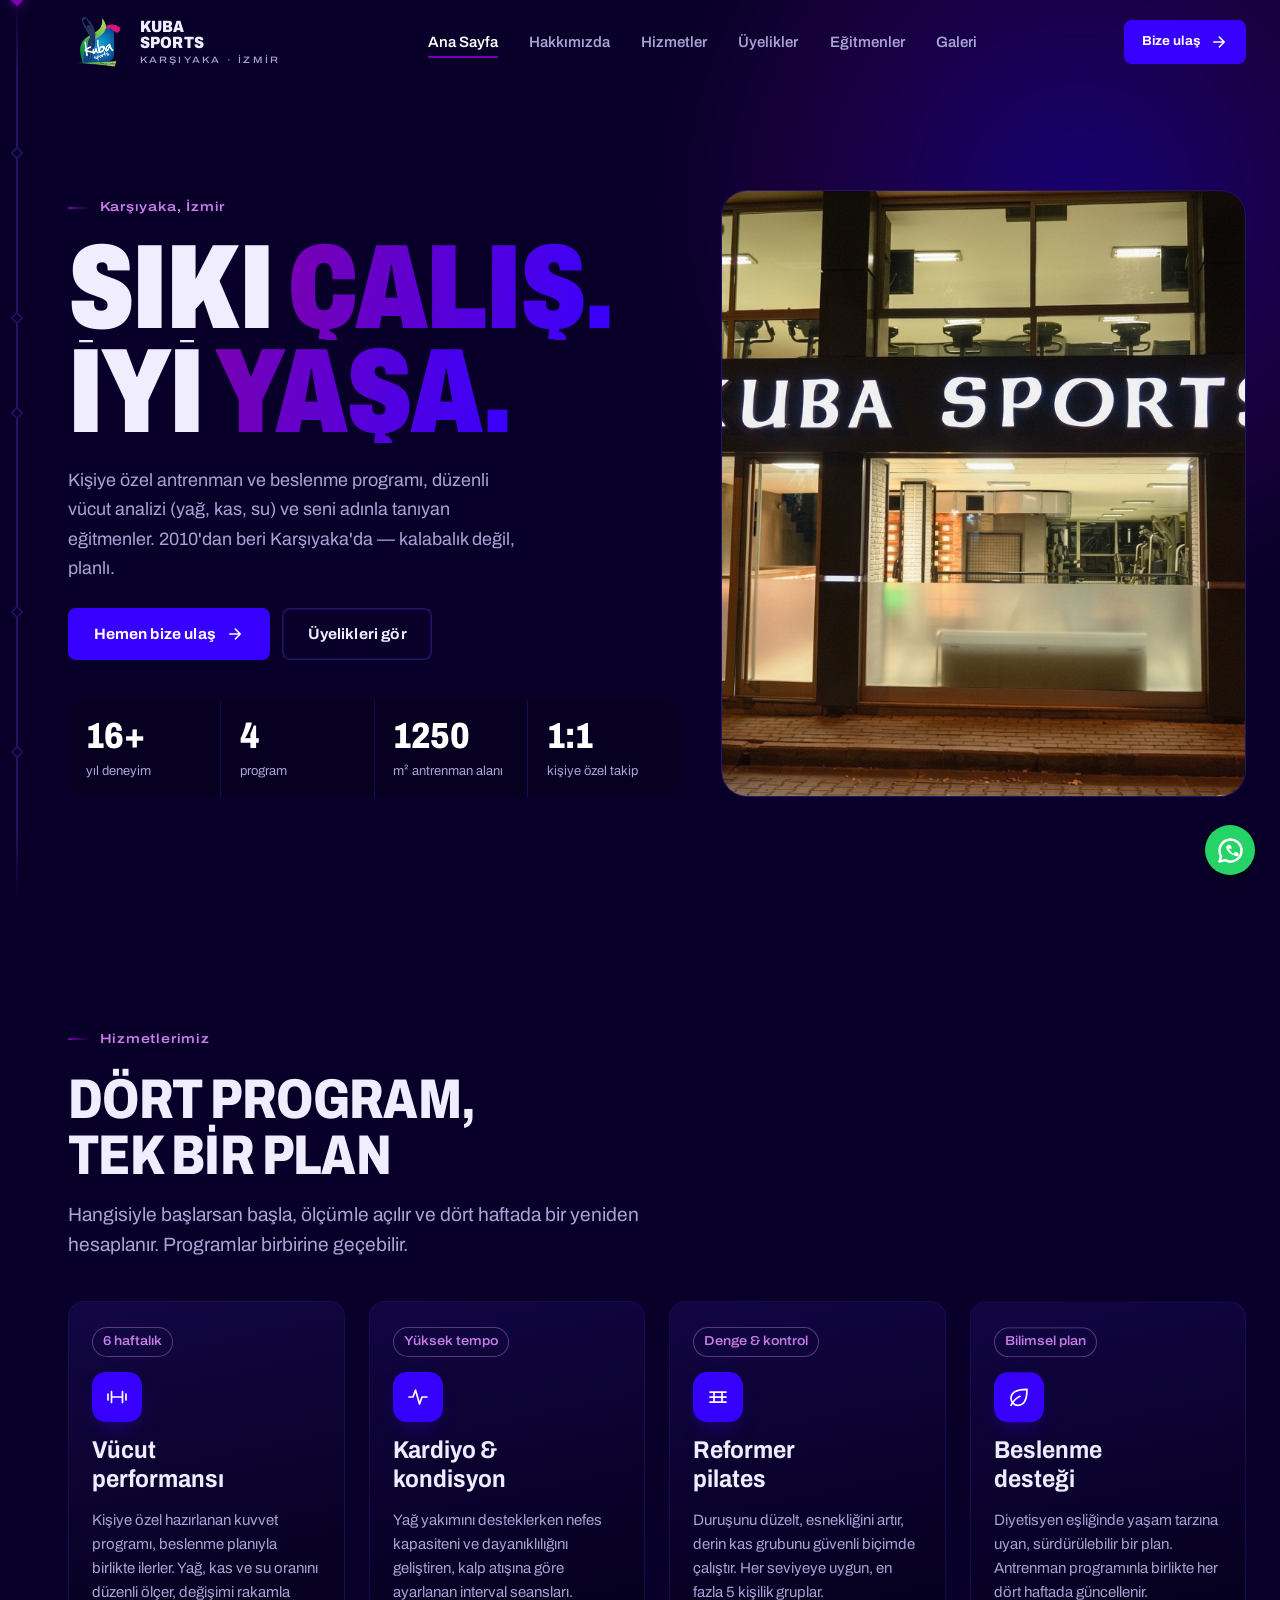
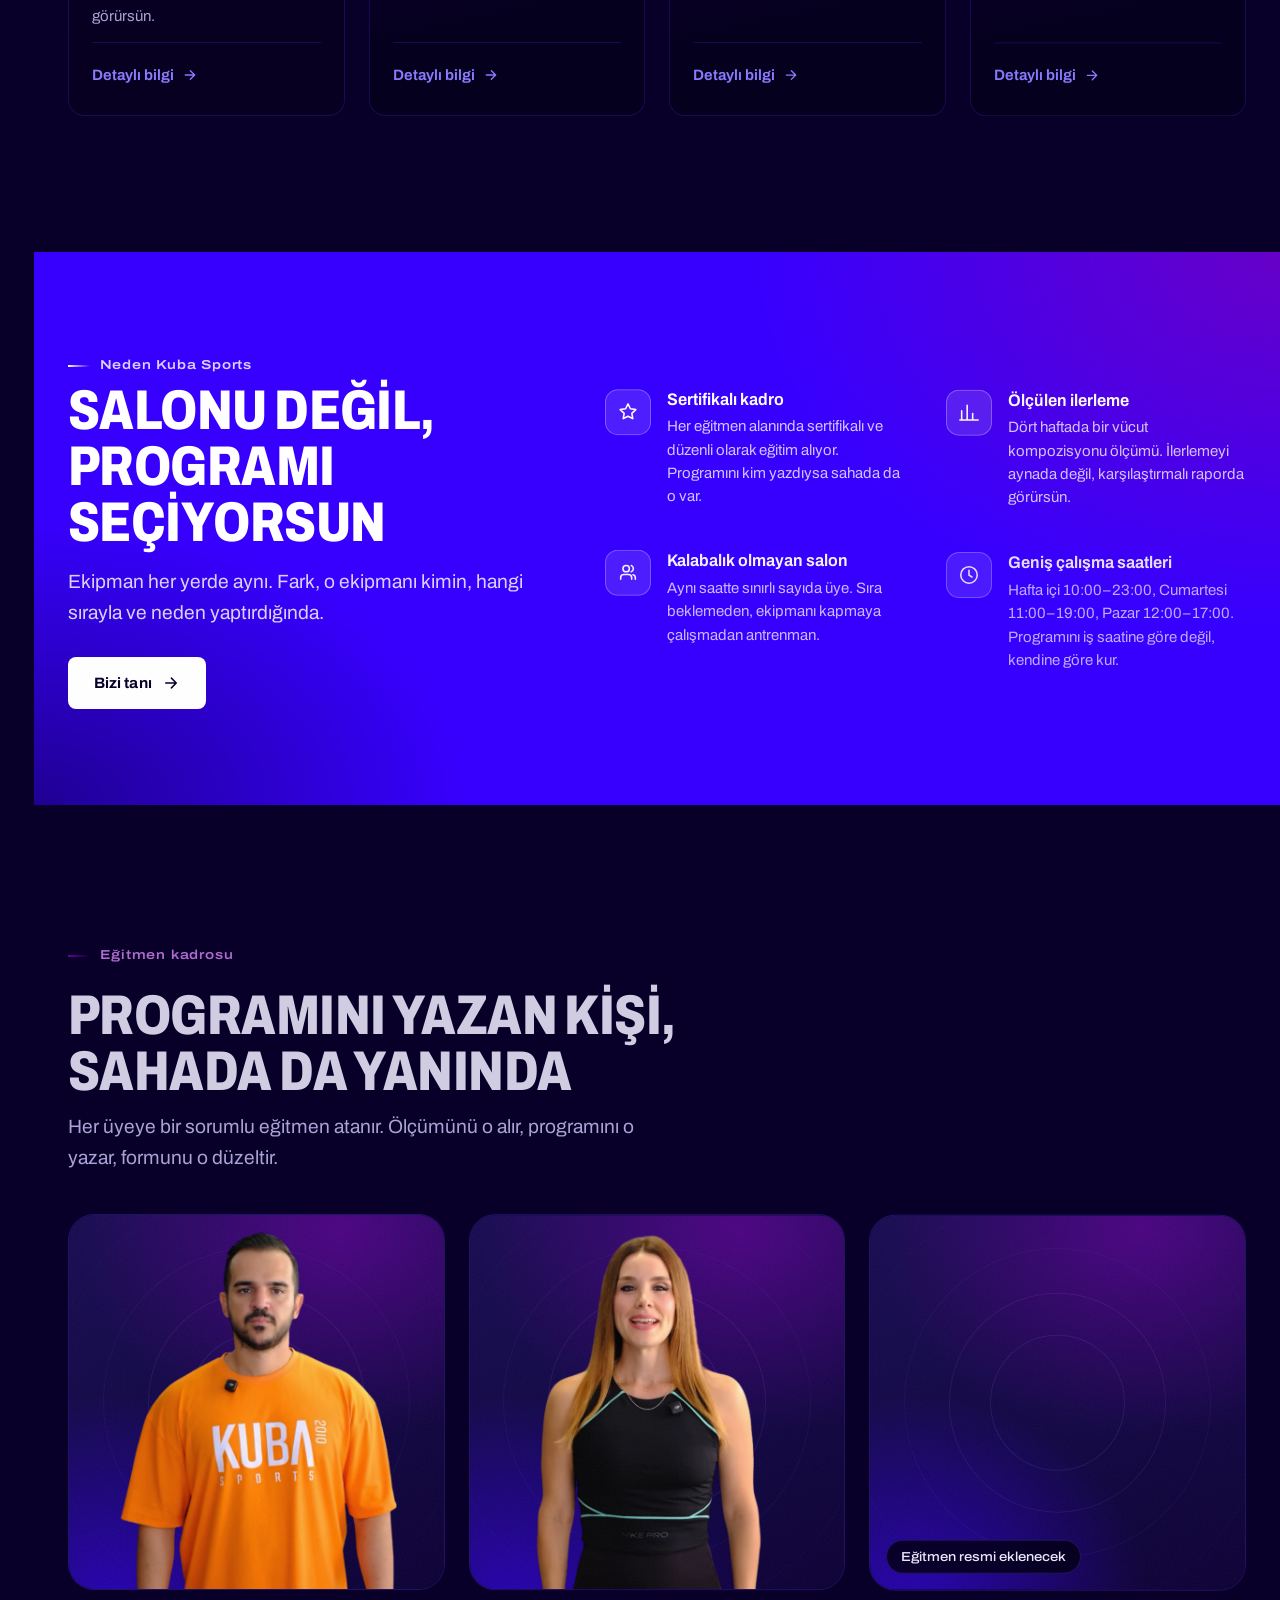
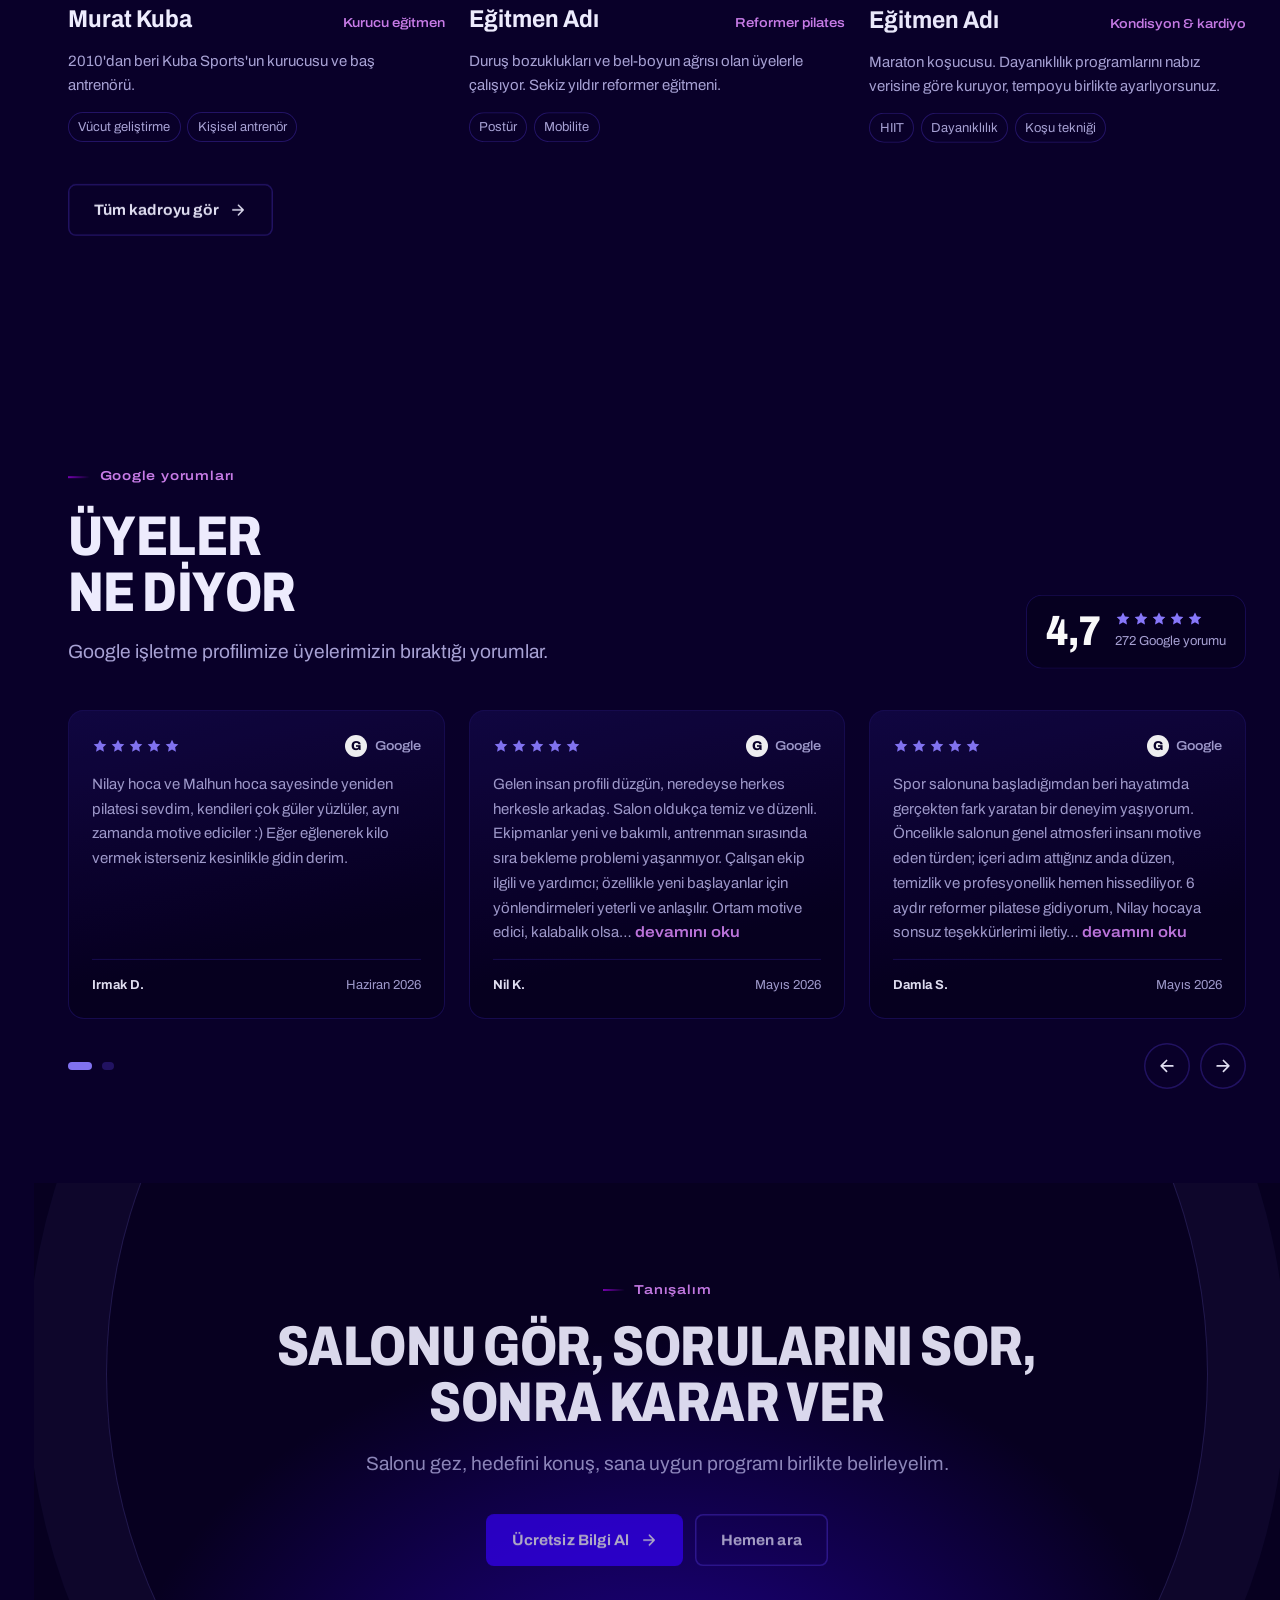
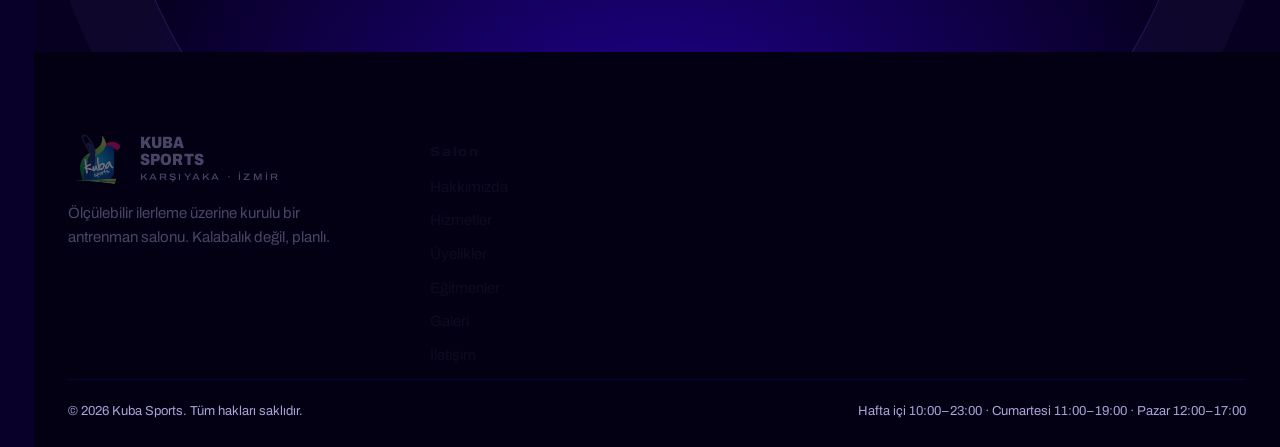
==== commit a65fc68d: "added a new page" ====
--- a/index.html
+++ b/index.html
@@ -71,17 +71,17 @@
       <span class="brand__name">KUBA<br>SPORTS<span>KARŞIYAKA · İZMİR</span></span>
     </a>
     <nav class="nav" aria-label="Ana menü">
-      <ul><li><a href="index.html" aria-current="page">Ana Sayfa</a></li><li><a href="hakkimizda.html">Hakkımızda</a></li><li><a href="hizmetler.html">Hizmetler</a></li><li><a href="egitmenler.html">Eğitmenler</a></li><li><a href="galeri.html">Galeri</a></li><li><a href="iletisim.html">İletişim</a></li></ul>
+      <ul><li><a href="index.html" aria-current="page">Ana Sayfa</a></li><li><a href="hakkimizda.html">Hakkımızda</a></li><li><a href="hizmetler.html">Hizmetler</a></li><li><a href="uyelikler.html">Üyelikler</a></li><li><a href="egitmenler.html">Eğitmenler</a></li><li><a href="galeri.html">Galeri</a></li></ul>
     </nav>
     <div class="header-actions">
-      <a class="btn btn--sm" href="iletisim.html"><span>Ücretsiz deneme</span><svg class="arrow" viewBox="0 0 24 24" fill="none" stroke="currentColor" stroke-width="2" stroke-linecap="round" stroke-linejoin="round" aria-hidden="true"><path d="M5 12h13M12.5 5.5 19 12l-6.5 6.5"/></svg></a>
+      <a class="btn btn--sm" href="iletisim.html"><span>Bize ulaş</span><svg class="arrow" viewBox="0 0 24 24" fill="none" stroke="currentColor" stroke-width="2" stroke-linecap="round" stroke-linejoin="round" aria-hidden="true"><path d="M5 12h13M12.5 5.5 19 12l-6.5 6.5"/></svg></a>
       <button class="burger" type="button" aria-label="Menüyü aç" aria-expanded="false" aria-controls="drawer"><span></span></button>
     </div>
   </div>
 </header>
 
 <div class="drawer" id="drawer" aria-hidden="true">
-  <a href="index.html" aria-current="page">ANA SAYFA<small>00</small></a><a href="hakkimizda.html">HAKKIMIZDA<small>01</small></a><a href="hizmetler.html">HİZMETLER<small>02</small></a><a href="egitmenler.html">EĞİTMENLER<small>03</small></a><a href="galeri.html">GALERİ<small>04</small></a><a href="iletisim.html">İLETİŞİM<small>05</small></a>
+  <a href="index.html" aria-current="page">ANA SAYFA<small>00</small></a><a href="hakkimizda.html">HAKKIMIZDA<small>01</small></a><a href="hizmetler.html">HİZMETLER<small>02</small></a><a href="uyelikler.html">ÜYELİKLER<small>03</small></a><a href="egitmenler.html">EĞİTMENLER<small>04</small></a><a href="galeri.html">GALERİ<small>05</small></a>
   <a class="btn" href="iletisim.html"><span>Ücretsiz deneme dersi</span><svg class="arrow" viewBox="0 0 24 24" fill="none" stroke="currentColor" stroke-width="2" stroke-linecap="round" stroke-linejoin="round" aria-hidden="true"><path d="M5 12h13M12.5 5.5 19 12l-6.5 6.5"/></svg></a>
 </div>
 
@@ -98,8 +98,8 @@
       </h1>
       <p class="hero__sub">Kişiye özel antrenman ve beslenme programı, düzenli vücut analizi (yağ, kas, su) ve seni adınla tanıyan eğitmenler. 2010'dan beri Karşıyaka'da — kalabalık değil, planlı.</p>
       <div class="btn-row hero__cta">
-        <a class="btn" href="iletisim.html"><span>Ücretsiz deneme dersi</span><svg class="arrow" viewBox="0 0 24 24" fill="none" stroke="currentColor" stroke-width="2" stroke-linecap="round" stroke-linejoin="round" aria-hidden="true"><path d="M5 12h13M12.5 5.5 19 12l-6.5 6.5"/></svg></a>
-        <a class="btn btn--ghost" href="hizmetler.html"><span>Hizmetleri gör</span></a>
+        <a class="btn" href="iletisim.html"><span>Hemen bize ulaş</span><svg class="arrow" viewBox="0 0 24 24" fill="none" stroke="currentColor" stroke-width="2" stroke-linecap="round" stroke-linejoin="round" aria-hidden="true"><path d="M5 12h13M12.5 5.5 19 12l-6.5 6.5"/></svg></a>
+        <a class="btn btn--ghost" href="uyelikler.html"><span>Üyelikleri gör</span></a>
       </div>
       <ul class="metrics">
         <li><b><span data-count="16">16</span><i>+</i></b><span>yıl deneyim</span></li>
@@ -119,7 +119,7 @@
       <h2 class="h2">DÖRT PROGRAM,<br>TEK BİR PLAN</h2>
       <p class="lead">Hangisiyle başlarsan başla, ölçümle açılır ve dört haftada bir yeniden hesaplanır. Programlar birbirine geçebilir.</p>
     </div>
-    <div class="grid g-2 g-4 reveal-group"><article class="card"><span class="card__chip">6 haftalık</span><span class="card__icon"><svg viewBox="0 0 24 24" fill="none" stroke="currentColor" stroke-width="1.7" stroke-linecap="round" stroke-linejoin="round" aria-hidden="true"><path d="M6.5 6.5v11M17.5 6.5v11M3 9v6M21 9v6M6.5 12h11"/></svg></span><h3 class="h3">Vücut<br>performansı</h3><p>Kişiye özel hazırlanan kuvvet programı, beslenme planıyla birlikte ilerler. Yağ, kas ve su oranını düzenli ölçer, değişimi rakamla görürsün.</p><div class="card__foot"><a class="link" href="hizmetler.html#performans"><span>Detaylı bilgi</span><svg class="arrow" viewBox="0 0 24 24" fill="none" stroke="currentColor" stroke-width="2" stroke-linecap="round" stroke-linejoin="round" aria-hidden="true"><path d="M5 12h13M12.5 5.5 19 12l-6.5 6.5"/></svg></a></div></article><article class="card"><span class="card__chip">Yüksek tempo</span><span class="card__icon"><svg viewBox="0 0 24 24" fill="none" stroke="currentColor" stroke-width="1.7" stroke-linecap="round" stroke-linejoin="round" aria-hidden="true"><path d="M3 12h4l2.5-7 4 14L16 12h5"/></svg></span><h3 class="h3">Kardiyo &amp;<br>kondisyon</h3><p>Yağ yakımını desteklerken nefes kapasiteni ve dayanıklılığını geliştiren, kalp atışına göre ayarlanan interval seansları.</p><div class="card__foot"><a class="link" href="hizmetler.html#kardiyo"><span>Detaylı bilgi</span><svg class="arrow" viewBox="0 0 24 24" fill="none" stroke="currentColor" stroke-width="2" stroke-linecap="round" stroke-linejoin="round" aria-hidden="true"><path d="M5 12h13M12.5 5.5 19 12l-6.5 6.5"/></svg></a></div></article><article class="card"><span class="card__chip">Denge &amp; kontrol</span><span class="card__icon"><svg viewBox="0 0 24 24" fill="none" stroke="currentColor" stroke-width="1.7" stroke-linecap="round" stroke-linejoin="round" aria-hidden="true"><path d="M4 7h16M4 12h16M4 17h16M8 7v10M16 7v10"/></svg></span><h3 class="h3">Reformer<br>pilates</h3><p>Duruşunu düzelt, esnekliğini artır, derin kas grubunu güvenli biçimde çalıştır. Her seviyeye uygun, en fazla altı kişilik gruplar.</p><div class="card__foot"><a class="link" href="hizmetler.html#pilates"><span>Detaylı bilgi</span><svg class="arrow" viewBox="0 0 24 24" fill="none" stroke="currentColor" stroke-width="2" stroke-linecap="round" stroke-linejoin="round" aria-hidden="true"><path d="M5 12h13M12.5 5.5 19 12l-6.5 6.5"/></svg></a></div></article><article class="card"><span class="card__chip">Bilimsel plan</span><span class="card__icon"><svg viewBox="0 0 24 24" fill="none" stroke="currentColor" stroke-width="1.7" stroke-linecap="round" stroke-linejoin="round" aria-hidden="true"><path d="M11 20A7 7 0 0 1 4 13c0-5 4-9 16-9 0 12-4 16-9 16Z"/><path d="M4 20c2-4 5-7 9-9"/></svg></span><h3 class="h3">Beslenme<br>desteği</h3><p>Diyetisyen eşliğinde yaşam tarzına uyan, sürdürülebilir bir plan. Antrenman programınla birlikte her dört haftada güncellenir.</p><div class="card__foot"><a class="link" href="hizmetler.html#beslenme"><span>Detaylı bilgi</span><svg class="arrow" viewBox="0 0 24 24" fill="none" stroke="currentColor" stroke-width="2" stroke-linecap="round" stroke-linejoin="round" aria-hidden="true"><path d="M5 12h13M12.5 5.5 19 12l-6.5 6.5"/></svg></a></div></article></div>
+    <div class="grid g-2 g-4 reveal-group"><article class="card"><span class="card__chip">6 haftalık</span><span class="card__icon"><svg viewBox="0 0 24 24" fill="none" stroke="currentColor" stroke-width="1.7" stroke-linecap="round" stroke-linejoin="round" aria-hidden="true"><path d="M6.5 6.5v11M17.5 6.5v11M3 9v6M21 9v6M6.5 12h11"/></svg></span><h3 class="h3">Vücut<br>performansı</h3><p>Kişiye özel hazırlanan kuvvet programı, beslenme planıyla birlikte ilerler. Yağ, kas ve su oranını düzenli ölçer, değişimi rakamla görürsün.</p><div class="card__foot"><a class="link" href="hizmetler.html#performans"><span>Detaylı bilgi</span><svg class="arrow" viewBox="0 0 24 24" fill="none" stroke="currentColor" stroke-width="2" stroke-linecap="round" stroke-linejoin="round" aria-hidden="true"><path d="M5 12h13M12.5 5.5 19 12l-6.5 6.5"/></svg></a></div></article><article class="card"><span class="card__chip">Yüksek tempo</span><span class="card__icon"><svg viewBox="0 0 24 24" fill="none" stroke="currentColor" stroke-width="1.7" stroke-linecap="round" stroke-linejoin="round" aria-hidden="true"><path d="M3 12h4l2.5-7 4 14L16 12h5"/></svg></span><h3 class="h3">Kardiyo &amp;<br>kondisyon</h3><p>Yağ yakımını desteklerken nefes kapasiteni ve dayanıklılığını geliştiren, kalp atışına göre ayarlanan interval seansları.</p><div class="card__foot"><a class="link" href="hizmetler.html#kardiyo"><span>Detaylı bilgi</span><svg class="arrow" viewBox="0 0 24 24" fill="none" stroke="currentColor" stroke-width="2" stroke-linecap="round" stroke-linejoin="round" aria-hidden="true"><path d="M5 12h13M12.5 5.5 19 12l-6.5 6.5"/></svg></a></div></article><article class="card"><span class="card__chip">Denge &amp; kontrol</span><span class="card__icon"><svg viewBox="0 0 24 24" fill="none" stroke="currentColor" stroke-width="1.7" stroke-linecap="round" stroke-linejoin="round" aria-hidden="true"><path d="M4 7h16M4 12h16M4 17h16M8 7v10M16 7v10"/></svg></span><h3 class="h3">Reformer<br>pilates</h3><p>Duruşunu düzelt, esnekliğini artır, derin kas grubunu güvenli biçimde çalıştır. Her seviyeye uygun, en fazla 5 kişilik gruplar.</p><div class="card__foot"><a class="link" href="hizmetler.html#pilates"><span>Detaylı bilgi</span><svg class="arrow" viewBox="0 0 24 24" fill="none" stroke="currentColor" stroke-width="2" stroke-linecap="round" stroke-linejoin="round" aria-hidden="true"><path d="M5 12h13M12.5 5.5 19 12l-6.5 6.5"/></svg></a></div></article><article class="card"><span class="card__chip">Bilimsel plan</span><span class="card__icon"><svg viewBox="0 0 24 24" fill="none" stroke="currentColor" stroke-width="1.7" stroke-linecap="round" stroke-linejoin="round" aria-hidden="true"><path d="M11 20A7 7 0 0 1 4 13c0-5 4-9 16-9 0 12-4 16-9 16Z"/><path d="M4 20c2-4 5-7 9-9"/></svg></span><h3 class="h3">Beslenme<br>desteği</h3><p>Diyetisyen eşliğinde yaşam tarzına uyan, sürdürülebilir bir plan. Antrenman programınla birlikte her dört haftada güncellenir.</p><div class="card__foot"><a class="link" href="hizmetler.html#beslenme"><span>Detaylı bilgi</span><svg class="arrow" viewBox="0 0 24 24" fill="none" stroke="currentColor" stroke-width="2" stroke-linecap="round" stroke-linejoin="round" aria-hidden="true"><path d="M5 12h13M12.5 5.5 19 12l-6.5 6.5"/></svg></a></div></article></div>
   </div>
 </section>
 
@@ -181,11 +181,11 @@
 
 <section class="cta-band" data-rail>
   <div class="container cta-band__inner reveal-group">
-    <span class="tag">İlk ders bizden</span>
-    <h2 class="h2">SALONU GÖR, BİR DERS DENE,<br>SONRA KARAR VER</h2>
-    <p class="lead" style="text-align:center">Ücretsiz deneme dersinde vücut kompozisyonu ölçümünü alıyor, hedefini konuşuyor ve sana uygun programı birlikte çiziyoruz.</p>
+    <span class="tag">Tanışalım</span>
+    <h2 class="h2">SALONU GÖR, SORULARINI SOR,<br>SONRA KARAR VER</h2>
+    <p class="lead" style="text-align:center">Salonu gez, hedefini konuş, sana uygun programı birlikte belirleyelim.</p>
     <div class="btn-row" style="justify-content:center;margin-top:.8rem">
-      <a class="btn" href="iletisim.html"><span>Ücretsiz deneme dersi al</span><svg class="arrow" viewBox="0 0 24 24" fill="none" stroke="currentColor" stroke-width="2" stroke-linecap="round" stroke-linejoin="round" aria-hidden="true"><path d="M5 12h13M12.5 5.5 19 12l-6.5 6.5"/></svg></a>
+      <a class="btn" href="iletisim.html"><span>Ücretsiz Bilgi Al</span><svg class="arrow" viewBox="0 0 24 24" fill="none" stroke="currentColor" stroke-width="2" stroke-linecap="round" stroke-linejoin="round" aria-hidden="true"><path d="M5 12h13M12.5 5.5 19 12l-6.5 6.5"/></svg></a>
       <a class="btn btn--ghost" href="tel:+905071202010"><span>Hemen ara</span></a>
     </div>
   </div>
@@ -204,7 +204,7 @@
       </div>
       <div>
         <h4>Salon</h4>
-        <ul><li><a href="hakkimizda.html">Hakkımızda</a></li><li><a href="hizmetler.html">Hizmetler</a></li><li><a href="egitmenler.html">Eğitmenler</a></li><li><a href="galeri.html">Galeri</a></li><li><a href="iletisim.html">İletişim</a></li></ul>
+        <ul><li><a href="hakkimizda.html">Hakkımızda</a></li><li><a href="hizmetler.html">Hizmetler</a></li><li><a href="uyelikler.html">Üyelikler</a></li><li><a href="egitmenler.html">Eğitmenler</a></li><li><a href="galeri.html">Galeri</a></li><li><a href="iletisim.html">İletişim</a></li></ul>
       </div>
       <div>
         <h4>Hizmetler</h4>
--- a/assets/css/style.css
+++ b/assets/css/style.css
@@ -173,6 +173,11 @@
 .section--tight{ padding-block:var(--space-5); }
 .section--flush-top{ padding-top:var(--space-4); }
 .section--snug-top{ padding-top:.75rem; }
+/* Birbirine bağlı iki bölüm (ör. Üyelikler: Fitness + Pilates) arasında tek, dar boşluk. */
+.section.section--flush-bottom{ padding-bottom:0; }
+.section--flush-bottom + .section{ padding-top:calc(var(--space-5) + 15px); }
+/* Sayfa başlığından hemen sonra: başlığın alt boşluğu (--space-4) + bu = --space-5 + 15px, yani yukarıdaki bölüm arasıyla aynı. */
+.section.section--after-head{ padding-top:calc(var(--space-5) + 15px - var(--space-4)); }
 .section-head{ display:grid; gap:var(--space-2); margin-bottom:var(--space-4); max-width:70ch; }
 .section-head .h2{ margin-top:.35rem; }
 
@@ -1056,6 +1061,46 @@
 }
 .todo b{ color:var(--paper); font-variation-settings:'wdth' 100,'wght' 640; }
 
+/* Ekranda görünmez, ekran okuyucu okur. */
+.sr-only{
+  position:absolute; width:1px; height:1px; padding:0; margin:-1px;
+  overflow:hidden; clip:rect(0 0 0 0); white-space:nowrap; border:0;
+}
+
+/* Üyelik fiyat kartları (uyelikler.html) — içerik data/fiyatlar.js'ten, main.js §3b */
+.price__chip{ font-size:var(--fs-xs); color:var(--plum-lit); letter-spacing:.06em; font-variation-settings:'wdth' 114,'wght' 600; text-transform:uppercase; }
+.price__amount{ display:grid; gap:.2rem; margin-top:.2rem; }
+.price__amount del{ font-size:var(--fs-sm); color:var(--paper-dim); text-decoration-thickness:1.5px; text-decoration-color:rgba(255,151,172,.8); }
+.price__amount strong{
+  font-size:clamp(1.8rem,2.6vw,2.2rem); line-height:1.05; color:var(--white);
+  font-variation-settings:'wdth' 82,'wght' 830; font-weight:normal;
+}
+.price .card__foot{ margin-top:auto; }
+.price-extras,.price-notes{ display:flex; flex-wrap:wrap; gap:.4rem 1.6rem; margin-top:var(--space-3); font-size:var(--fs-sm); color:var(--paper-dim); }
+.price-extras b{ color:var(--paper); font-weight:normal; font-variation-settings:'wght' 640; }
+.price-notes{ display:grid; gap:.45rem; margin-top:var(--space-4); padding-top:var(--space-3); border-top:1px solid var(--ink-700); font-size:var(--fs-xs); }
+.price-notes li::before{ content:'*'; margin-right:.45rem; color:var(--plum-lit); }
+/* Gündüz kampanyası: ayrı, dikkat çeken kutu */
+.price-promo{
+  margin-top:var(--space-4); padding:var(--space-3);
+  border-radius:var(--radius-l);
+  background:radial-gradient(120% 90% at 100% 0%, rgba(121,0,178,.35), transparent 60%),
+             linear-gradient(160deg, rgba(55,0,254,.22), rgba(9,0,41,.2));
+  box-shadow:inset 0 0 0 1.5px var(--volt-lit), 0 26px 50px -30px var(--volt);
+  display:grid; gap:var(--space-3);
+}
+.price-promo:empty{ display:none; }
+.price-promo__head{ display:grid; gap:.35rem; }
+.price-promo__head p{ color:var(--paper-dim); font-size:var(--fs-sm); }
+.price-promo__badge{
+  width:max-content; padding:.28rem .7rem; border-radius:99px;
+  background:var(--volt); color:var(--white);
+  font-size:.7rem; letter-spacing:.14em; text-transform:uppercase; font-variation-settings:'wdth' 116,'wght' 680;
+}
+@media (min-width:1040px){
+  .price-promo{ grid-template-columns:minmax(0,1fr) minmax(0,2fr); align-items:center; padding:var(--space-4); }
+}
+
 /* ---------- 18. Animasyon ---------- */
 /* İçerik varsayılan olarak GÖRÜNÜRDÜR. Gizleme yalnızca html.anim varken
    uygulanır; bu sınıf <head> içindeki satır içi betikle, IntersectionObserver
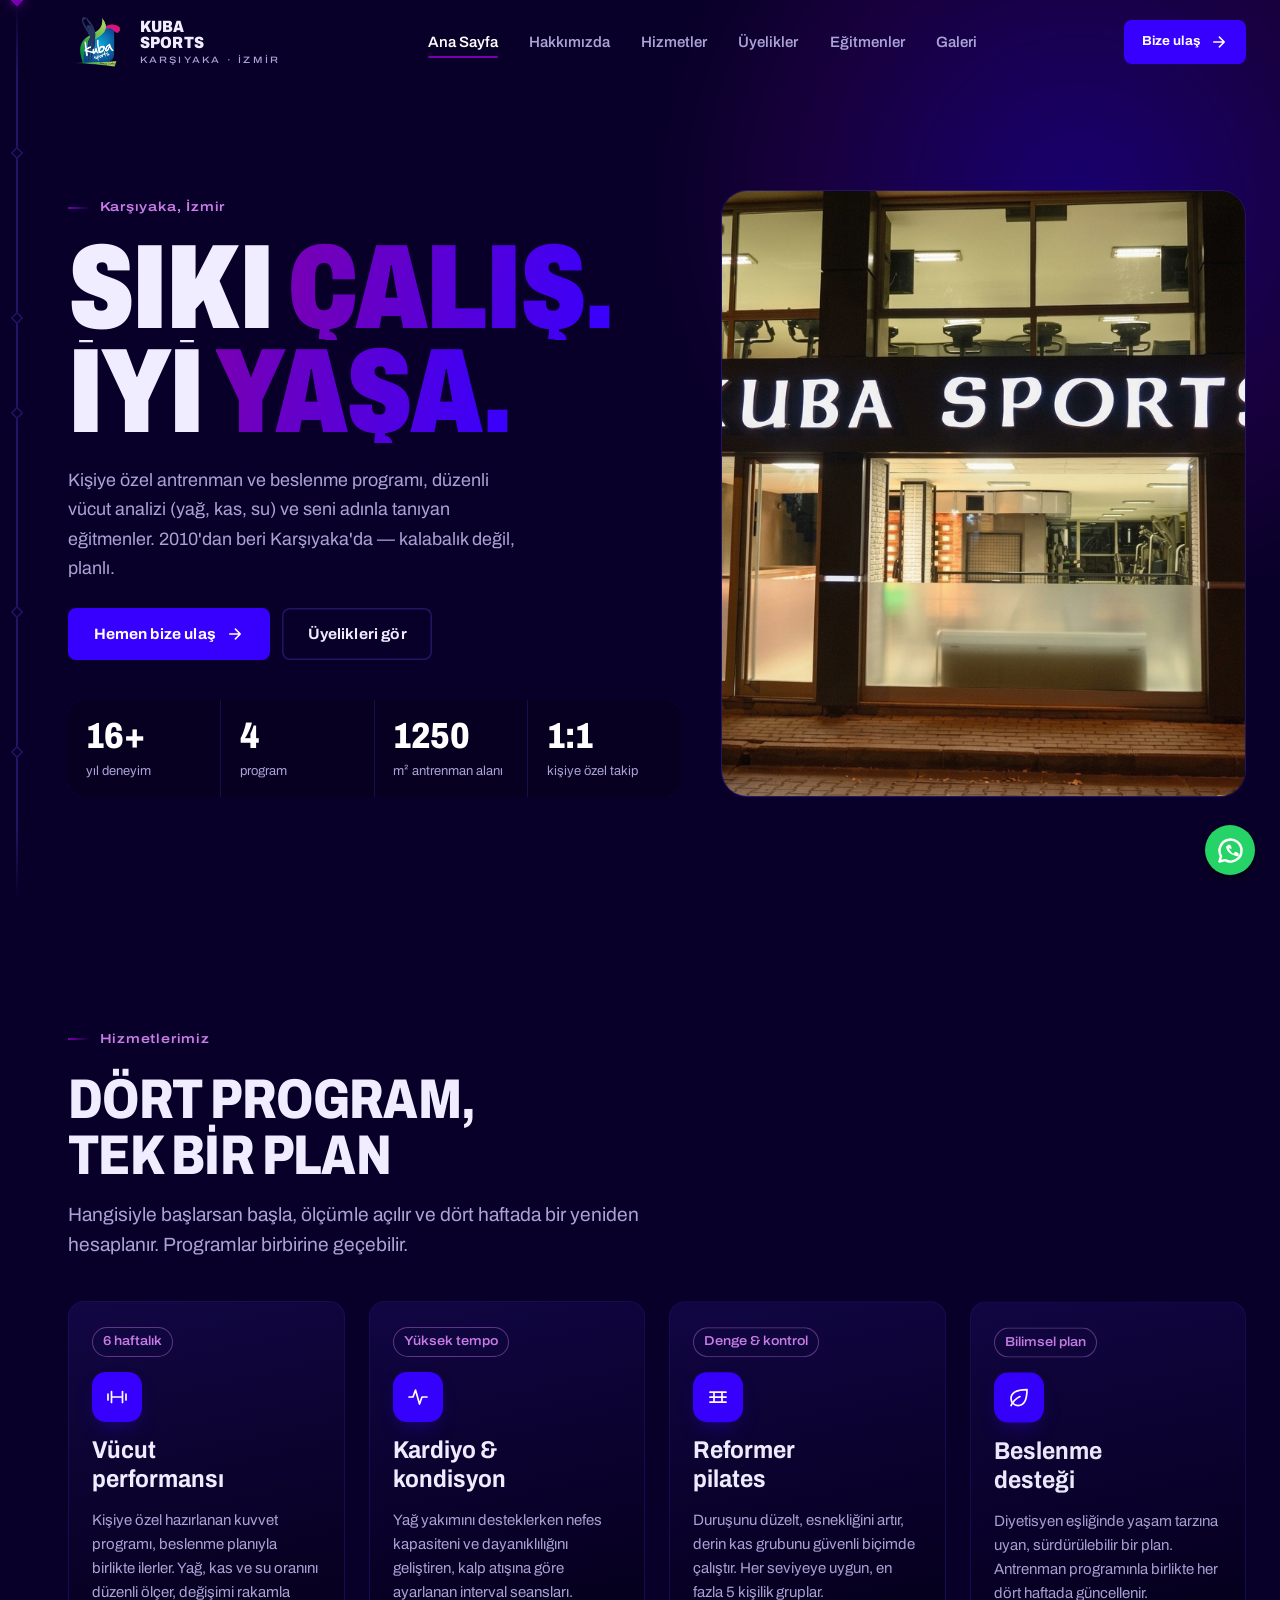
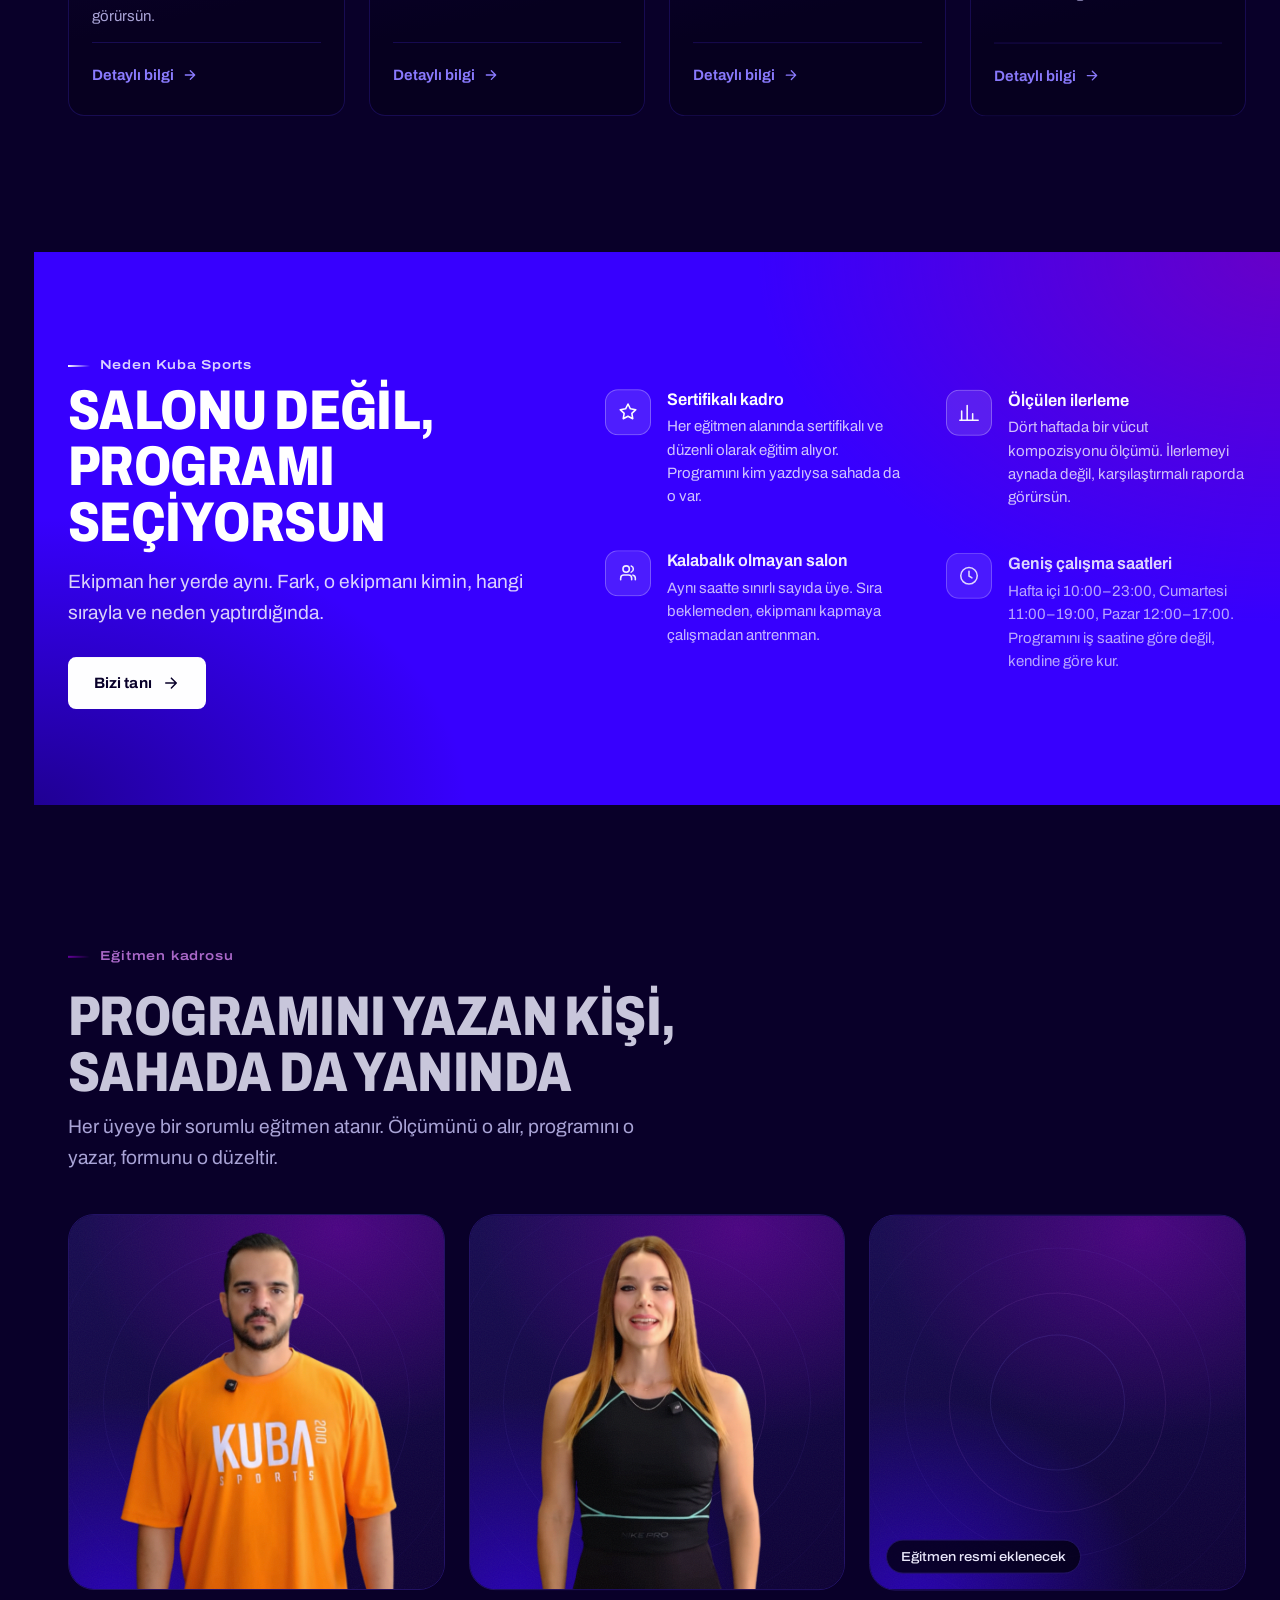
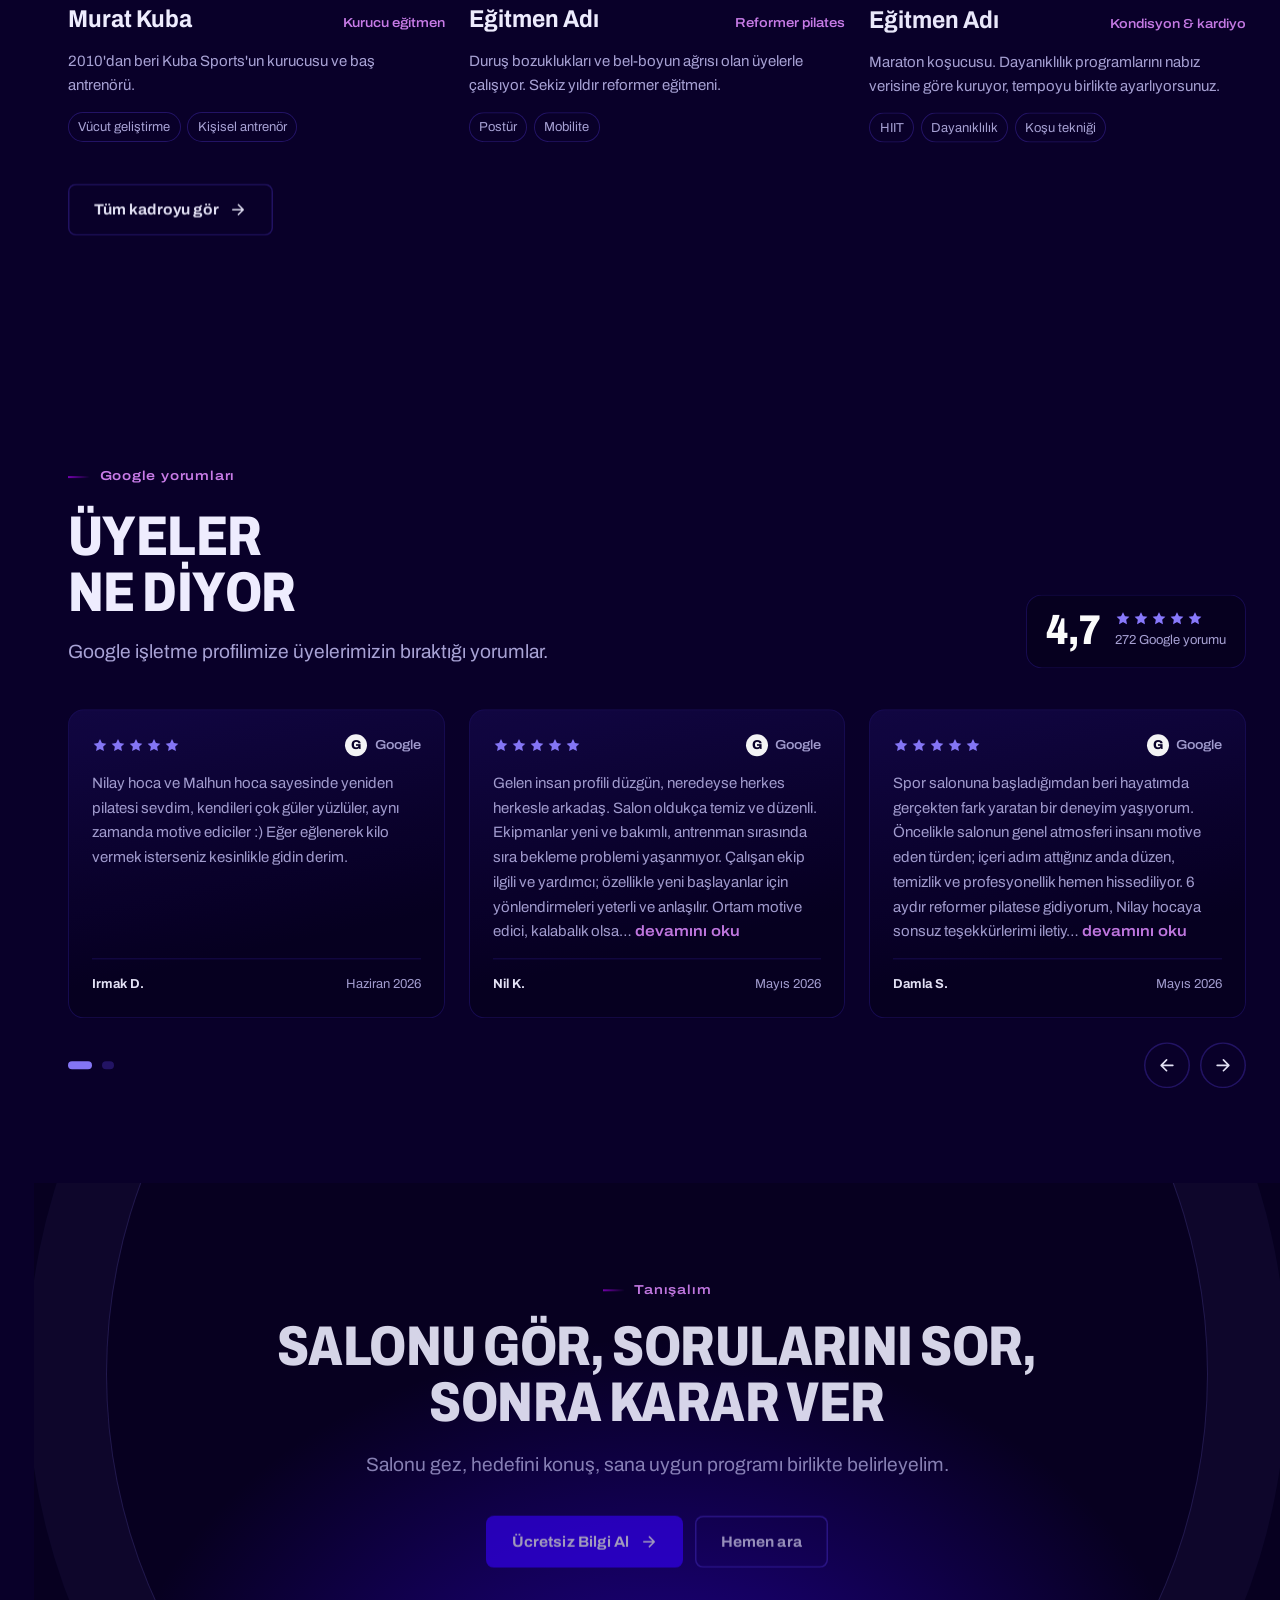
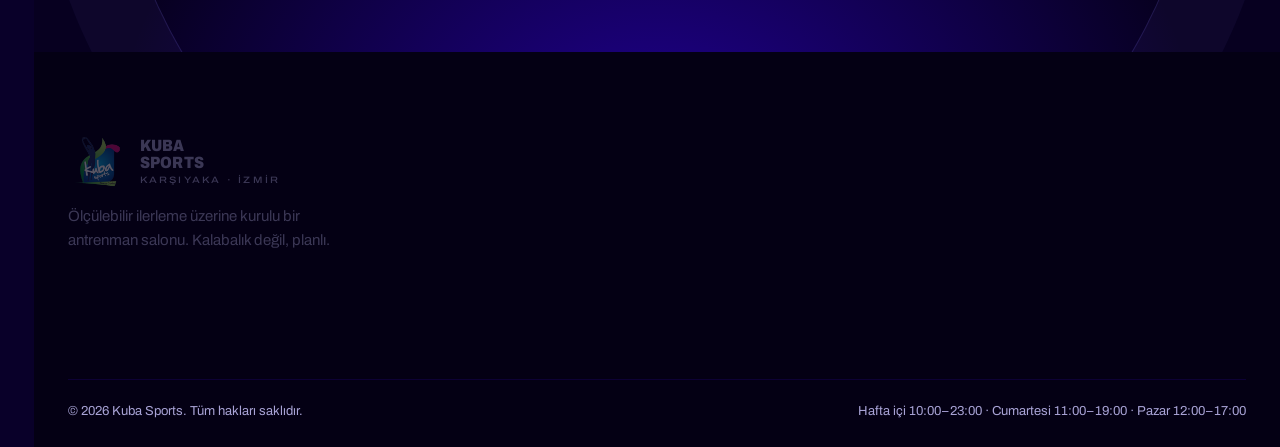
==== commit 2a098050: "changed mobile menu" ====
--- a/index.html
+++ b/index.html
@@ -82,7 +82,7 @@
 
 <div class="drawer" id="drawer" aria-hidden="true">
   <a href="index.html" aria-current="page">ANA SAYFA<small>00</small></a><a href="hakkimizda.html">HAKKIMIZDA<small>01</small></a><a href="hizmetler.html">HİZMETLER<small>02</small></a><a href="uyelikler.html">ÜYELİKLER<small>03</small></a><a href="egitmenler.html">EĞİTMENLER<small>04</small></a><a href="galeri.html">GALERİ<small>05</small></a>
-  <a class="btn" href="iletisim.html"><span>Ücretsiz deneme dersi</span><svg class="arrow" viewBox="0 0 24 24" fill="none" stroke="currentColor" stroke-width="2" stroke-linecap="round" stroke-linejoin="round" aria-hidden="true"><path d="M5 12h13M12.5 5.5 19 12l-6.5 6.5"/></svg></a>
+  <a class="btn" href="iletisim.html"><span>Hemen bize ulaş</span><svg class="arrow" viewBox="0 0 24 24" fill="none" stroke="currentColor" stroke-width="2" stroke-linecap="round" stroke-linejoin="round" aria-hidden="true"><path d="M5 12h13M12.5 5.5 19 12l-6.5 6.5"/></svg></a>
 </div>
 
 <main id="main">
